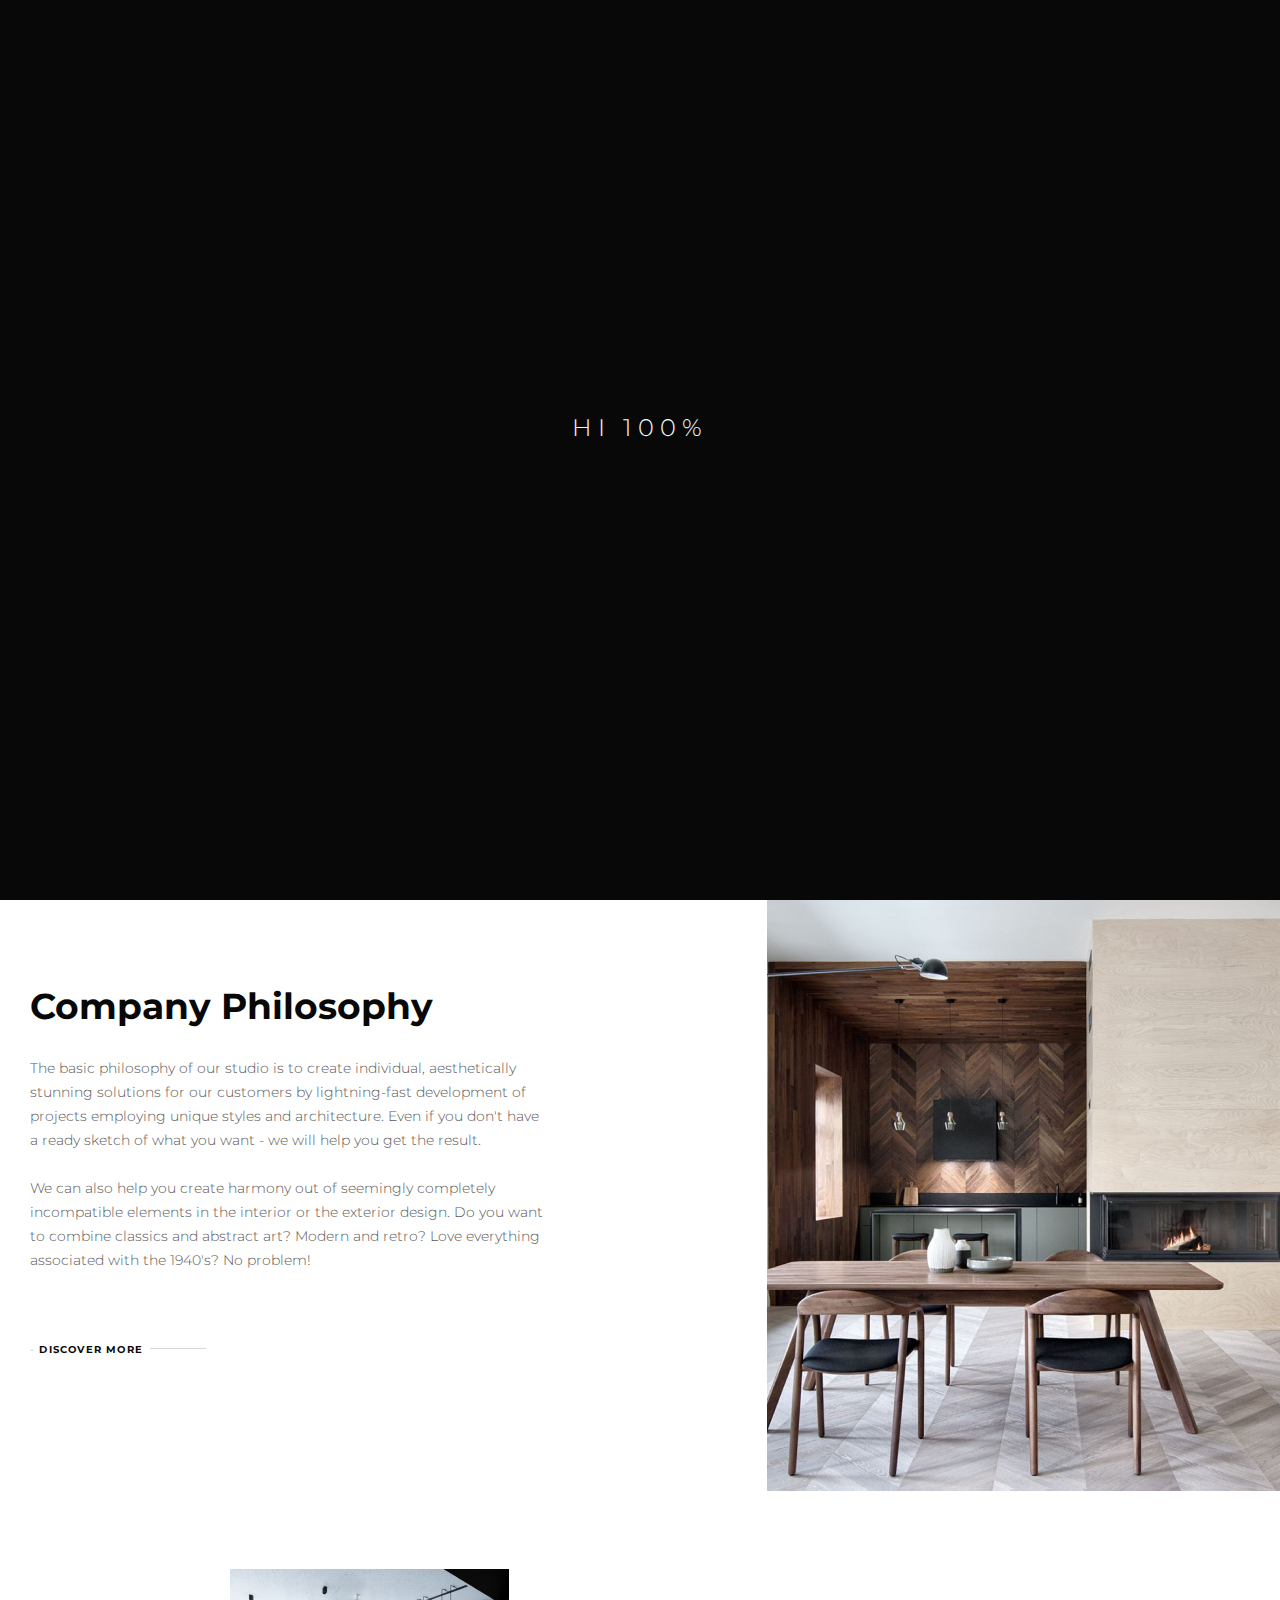
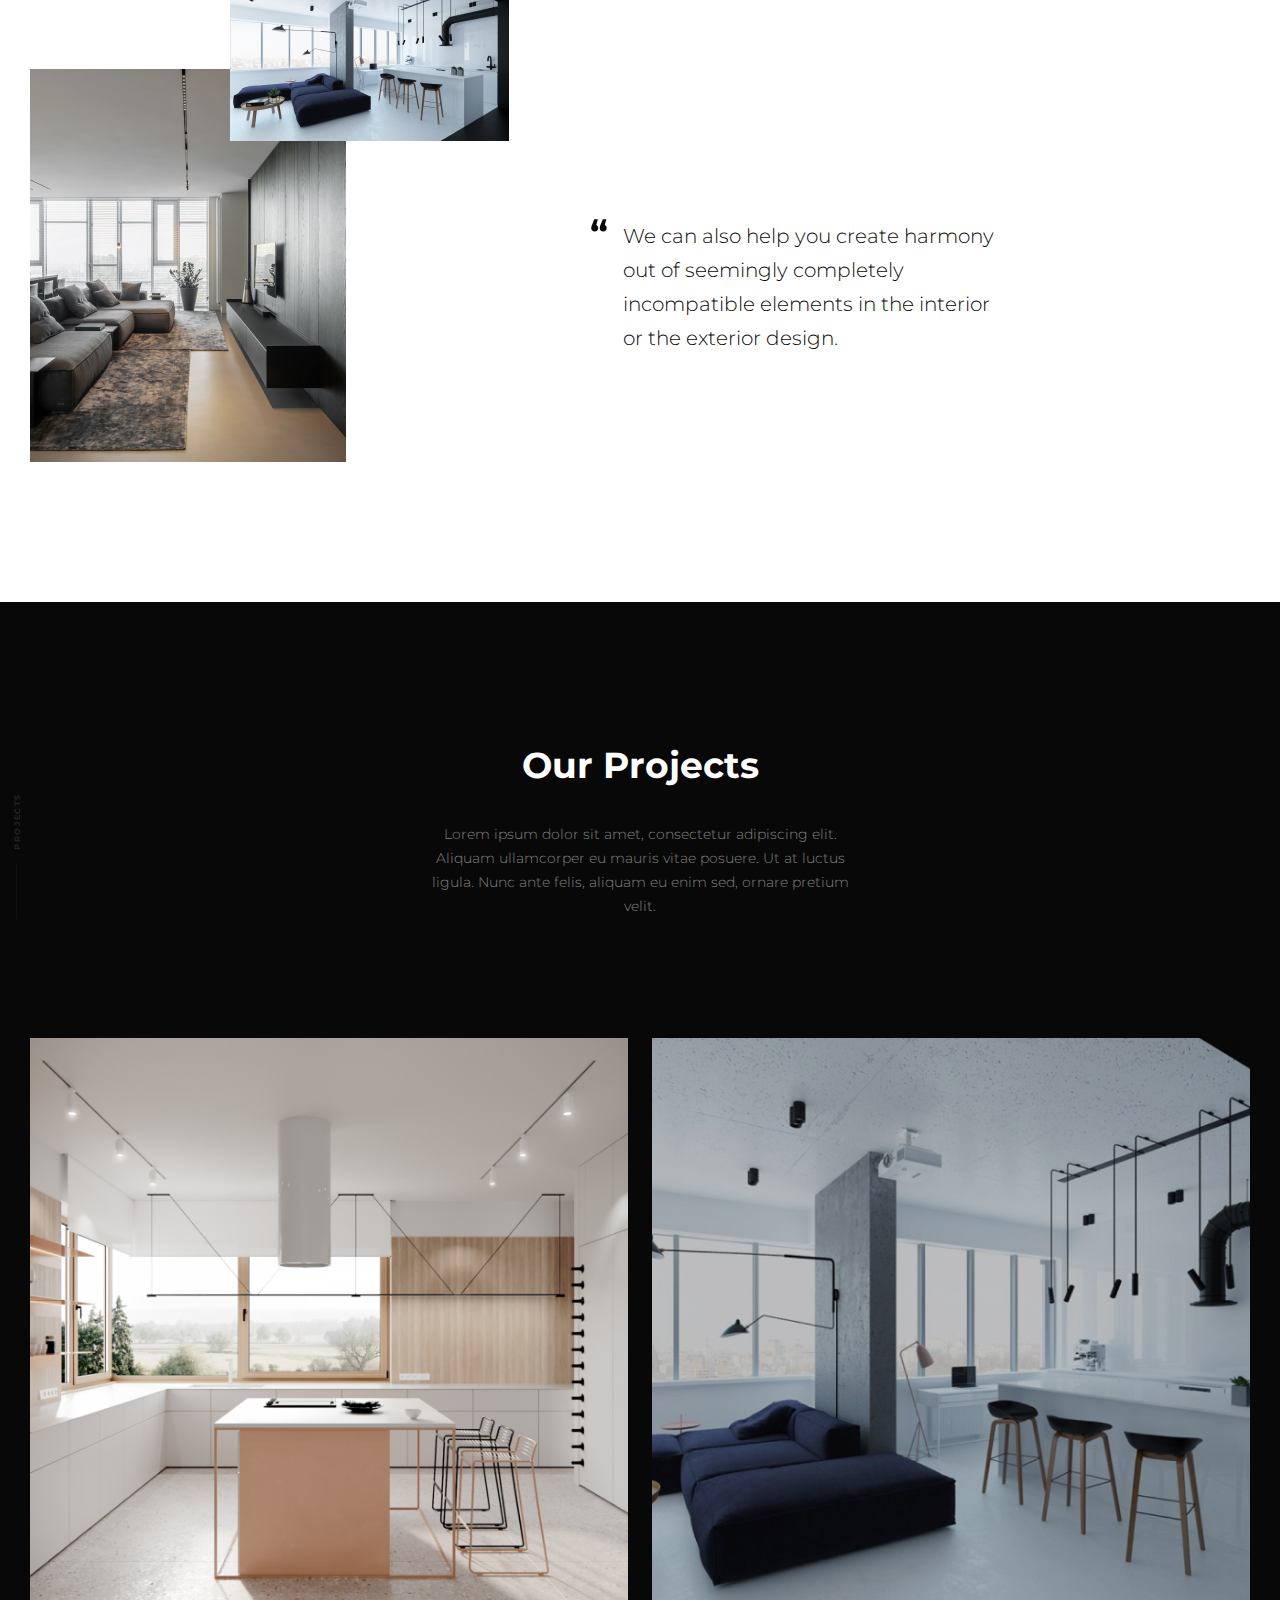
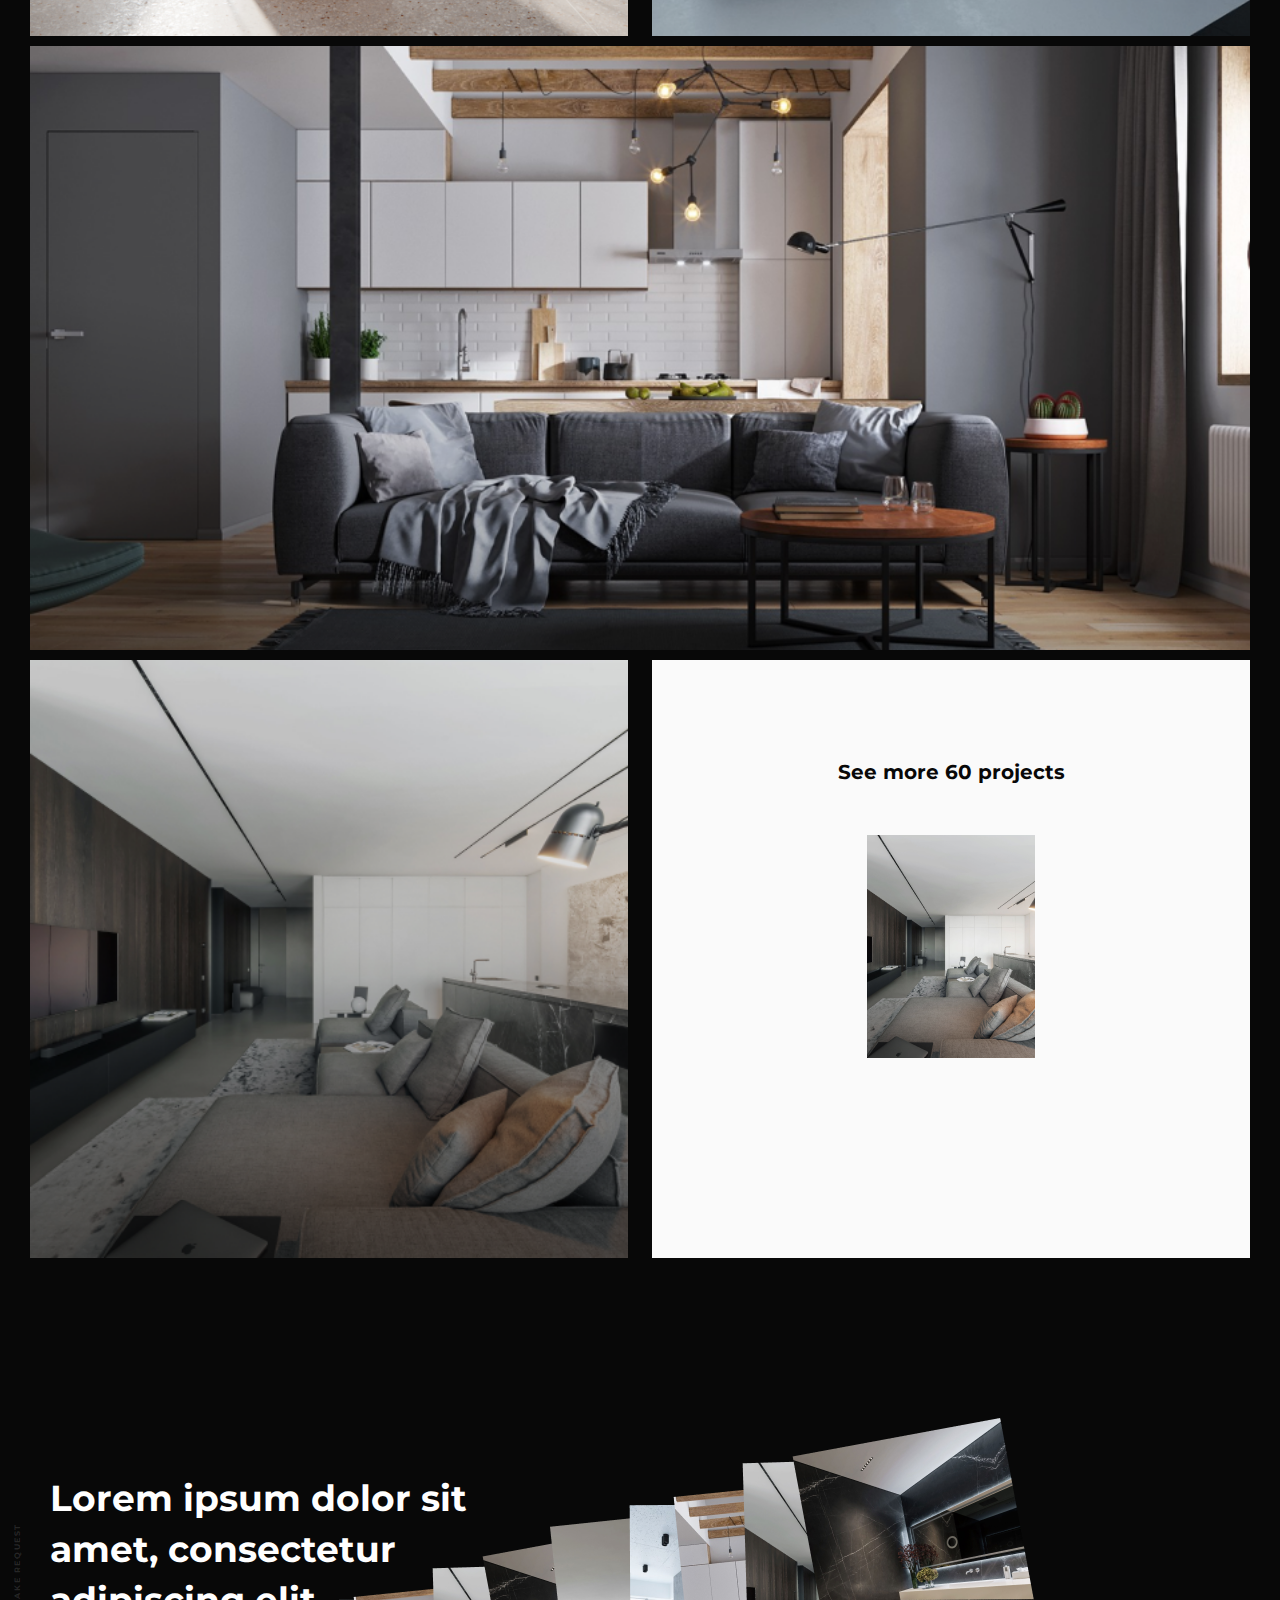
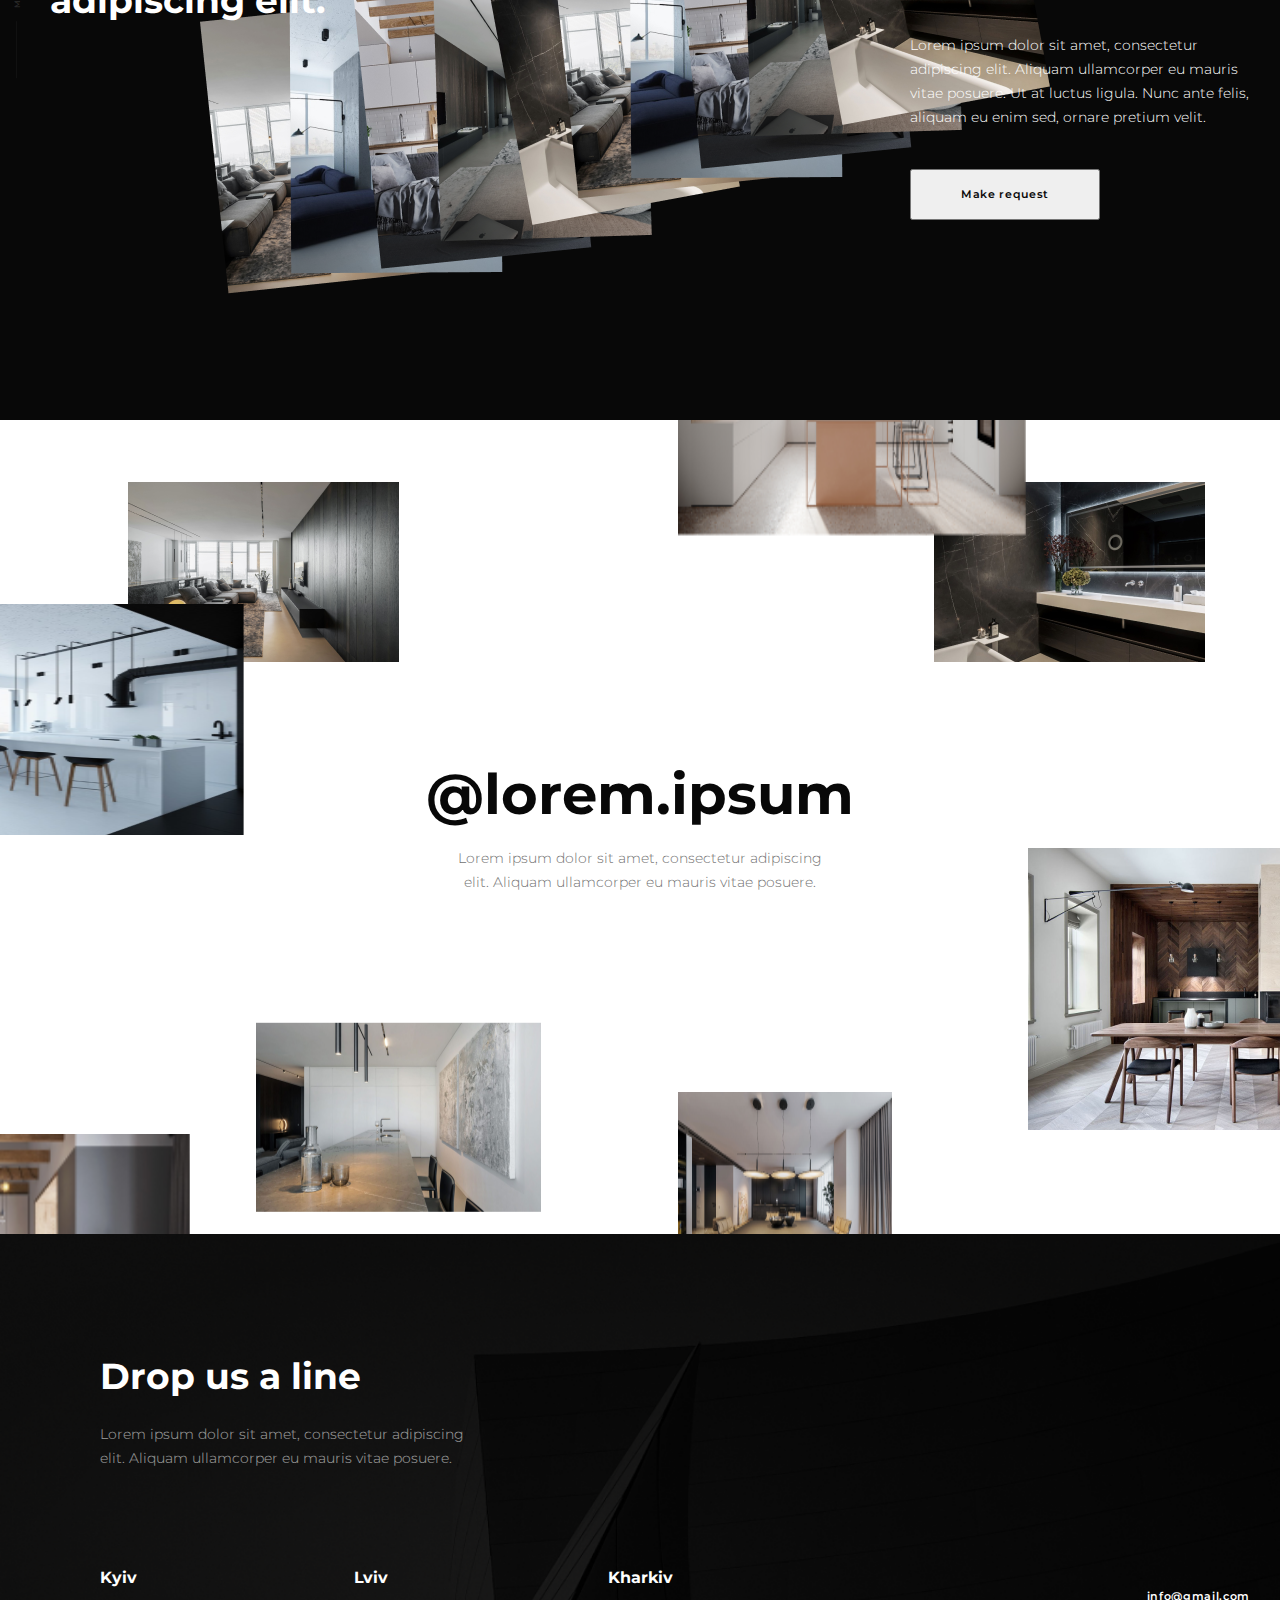
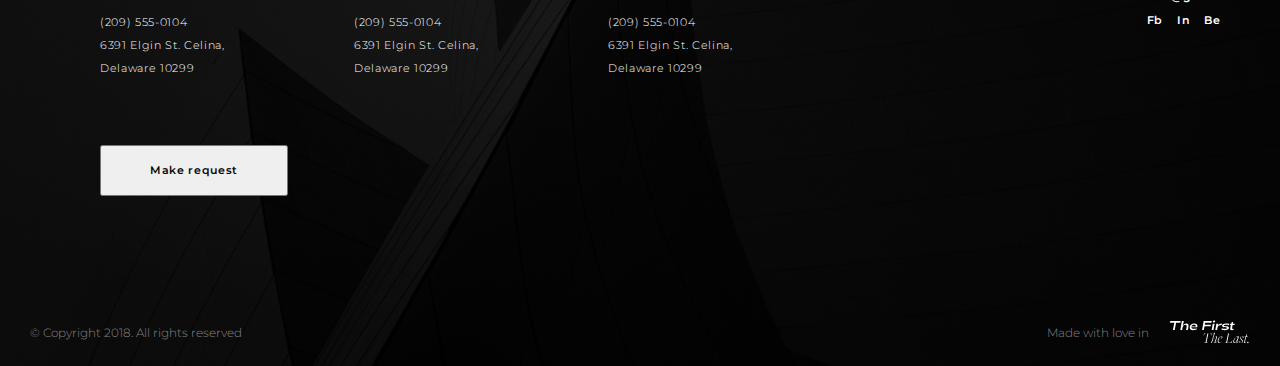
==== index.html @ 42cc80ae "add preloader" ====
<!DOCTYPE html>
<html lang="en">
<head>
    <meta charset="UTF-8">
    <link rel="stylesheet" href="assets/css/style.min.css">
    <link rel="stylesheet" href="assets/css/media.min.css">
    
    <!-- Useful meta tags -->
    <meta http-equiv="x-ua-compatible" content="ie=edge">
    <meta name="viewport" content="width=device-width, initial-scale=1, shrink-to-fit=no">
    <meta name="robots" content="index, follow">
    <meta name="google" content="notranslate">
    <meta name="format-detection" content="telephone=no">
    <meta name="description" content="">
    <link rel="preconnect" href="https://fonts.googleapis.com">
    <link rel="preconnect" href="https://fonts.gstatic.com" crossorigin>
    <link href="https://fonts.googleapis.com/css2?family=Montserrat:wght@300;400;600;700&display=swap" rel="stylesheet">
    <link
      rel="stylesheet"
      href="https://cdn.jsdelivr.net/npm/swiper@8/swiper-bundle.min.css"
    />
    <title>Main Page</title>
</head>
<body>
    
    <div class="page">
        <header>
            <div class="container">
                <div class="header">
                <div class="header__logo">
                    <a href="index.html">Logo</a>
                </div>
                <div class="header__content">
                    <nav>
                        <ul>
                        <li class="li-one"><a class="header-link" href="#">Projects</a></li>
                        <li><a class="header-link" href="#">About us</a></li>
                        <li><a class="header-link" href="news.html">Blog</a></li>
                        <li><a class="header-link" href="#">Contacts</a></li>
                        </ul>
                    </nav>
                    <div class="header__content-btn">
                        <a href="#">En</a>
                        <button type="button">Send Request</button>
                    </div>
                  
                </div>
                <div class="header__content-secret">
                    <div class="header__sec">
                        <nav>
                            <ul>
                                <li class="li-one"><a class="header-link" href="index.html">Home</a></li>
                            <li class="li-one"><a class="header-link" href="#">Projects</a></li>
                            <li><a class="header-link" href="#">About us</a></li>
                            <li><a class="header-link" href="news.html">Blog</a></li>
                            <li class="last-link"><a class="header-link last-link" href="#">Contacts</a></li>
                            </ul>
                            <button>Send Request</button>
                        </nav>
                        <div class="header__content-btn">
                            <a href="#">En</a>
                            <button type="button">Send Request</button>
                        </div>
                       
                    </div>
                    <div class="header__sec-info">
                        <div class="sec-link">
                            <a href="">Fb</a>
                            <a class="sec-ser" href="">In</a>
                            <a href="">Be</a>
                        </div>
                        <div class="sec-section">
                           <select name="" id="">
                            <option value="0">Berlin</option>
                            <option value="1">Kiyiv</option>
                            <option value="2">New-York</option>
                           </select>
                        </div>
                        <div class="block-flex">
                            <div class="sec-number">
                                <a href="tel:+380935705222">+380935705222</a>
                            </div>
                            <div class="sec-number">
                                <a href="mailto:">info@hi-light.pl</a>
                            </div>
                        </div>
                        
                       
                    </div>
                  
                  
                </div>
                <div class="header__mobile">
                    <div class="burger">
                        <div class="burger-humb">
                            <span class="humb"></span>
                            <span class="humb"></span>
                        </div>
                      <div class="burger-text">
                        <p>Menu</p>
                      </div>
                    </div>
                    <div class="header__content-btn">
                        <a href="#">En</a>
                        <button type="button">Send Request</button>
                        <div class="burger-none">
                            <span class="humb"></span>
                            <span class="humb"></span>
                        </div>
                    </div>
                </div>
               
            </div>
            </div>
        </header>

       

        <main class="main">
            
                <div class="preloader" id="page-preloader">
                    <div class="loader">
                     <span>HI</span>   <span id="load__perc">0%</span>
                    </div>
                    <div class="loader-show">
                        <span>HI LIGHT</span>
                    </div>
                </div>
                <section class="swipers">
                    <div class="swiper-container swiper-main">
                      <div class="swiper-wrapper">
                        <div class="swiper-slide">
                          <img src="assets/images/swipers/first-section-slide1.png" alt="">
                        </div>
                        <div class="swiper-slide">
                          <img src="assets/images/swipers/first-section-slide2.png" alt="">
                        </div>
                        <div class="swiper-slide">
                          <img src="assets/images/swipers/first-section-slide3.png" alt="">
                        </div>
                        <div class="swiper-slide">
                          <img src="assets/images/swipers/first-section-slide4.png" alt="">
                        </div>
                      </div>
                      <div class="swiper-button-next ">
                        <span class="total-slides"></span >
                        <img src="assets/images/swipers/swipers-icons/right.svg" class=""
                            alt="" />
                    </div>
                    <div class="swiper-button-prev">
                        <img src="assets/images/swipers/swipers-icons/left.svg" class=""
                            alt="" />
                        <span class="current-slide"></span>
                    </div>
                    <div class="swiper-pagination"></div>
                    </div>
                    <div class="swipers__info">
                      <div class="container">
                        <div class="swipers__info-text">
                          <h1 class="swipers__info-title"><span class="span-title">Thoughtful </span> 
                           <span class="sub-span"> making of </span>space</h1>
                            <div class="swipers__info-list">
                              <a class="list-link" href="#"> -  Discover more</a>
                            </div>
                        </div>
                       
                      </div>
                    </div>
                    <div class="swipers-text">
                     <a href="#">Next Project</a>
                     <h3><span>Perfect </span>  proportions</h3>
                    </div>
                   <div class="swipers-bottom">
                    <div class="container">
                      <div class="swipers-bottom-cont">
                        <div class="swipers-bottom-language">
                          <a href="">Fb</a>
                          <a class="lan-ser" href="">In</a>
                          <a href="">Be</a>
                        </div>
                        <div class="swipers-bottom-country">
                          <select name="" id="">
                            <option value="0">Berlin</option>
                            <option value="1">Kanada</option>
                            <option value="2">Turkey</option>
                          </select>
                        </div>
                        <div class="swipers-flex">
                          <div class="swipers-bottom-phone">
                            <a  href="tel:+380983527547">+380983527547</a>
                          </div>
                          <div class="swipers-bottom-mail">
                            <a href="mailto:info@gmail.com">E: info@gmail.com</a>
                          </div>
                        </div>
                       
                        
                      </div>
                       
                        
                    </div>
                   </div>
                </section>
               
                <section class="philosophy">
                  <div class="container">
            
                  
                    <div class="philosophy__content">
                      <div class="philosophy__content-text">
                        <h3 class="philosophy-title">Company Philosophy </h3>
                        <p>The basic philosophy of our studio is to create individual, aesthetically stunning solutions for our customers by lightning-fast development of projects employing unique styles and architecture. Even if you don't have a ready sketch of what you want - we will help you get the result.</p>
                        <p>We can also help you create harmony out of seemingly completely incompatible elements in the interior or the exterior design. Do you want to combine classics and abstract art? Modern and retro? Love everything associated with the 1940's? No problem! </p>
                        <div class="philosophy-link">
                          <a href="#"> <span>-</span>  Discover more</a>
                        </div>
                      </div>
                      <div class="philosophy__content-img">
                        <img src="assets/images/philosophy/table.png" alt="">
                      </div>
                    </div>
                  </div>
                  <div class="container">
                    <div class="philosophy__bottom">
                      <div class="philosophy__bottom-img">
                        <div class="img-position-block">
                        <img class="img-minus" src="assets/images/philosophy/bottom.png" alt="">
                        <div class="img-block-flex">
                          <img class="img-position" src="assets/images/philosophy/position.png" alt="">
                        </div>
                      </div>
                     
                         
                       
                        
                      </div>
                      <div class="philosophy__bottom-text">
                        <p>We can also help you create harmony out of seemingly completely incompatible elements in the interior or the exterior design. </p>
                      </div>
                    </div>
                  </div>
                 
                </section>
            
                <section class="projects">
                  <div class="container">
                    <span class="projects-label">Projects</span>
                    <div class="projects__text">
                      <h3 class="projects__text-title">Our Projects</h3>
                      <p class="projects__text-text">Lorem ipsum dolor sit amet, consectetur adipiscing elit. Aliquam ullamcorper eu mauris vitae posuere. Ut at luctus ligula. Nunc ante felis, aliquam eu enim sed, ornare pretium velit.</p>
                    </div>
                    <div class="projects__top">
                      <a class="projects__top-one" href="#">
                        <img src="assets/images/projects/projects-1.png" alt="">
                        <div class="projects__top-one-shadow">
                          <div class="shadow-info">
                            <span>Lodz</span>
                            <span class="info-center">16.10.2018</span>
                            <span>80 sq.m</span>
            
                            <div class="projects__top-one-shadow-bottom">
                              <h3>Eyewear store interior</h3>
                              <p > - Discover more</p>
                            </div>
                          </div>
                        </div>
                        
                      </a>
                     
                      <a class="projects__top-two" href="#">
                        <img src="assets/images/projects/projects-2.png" alt="">
                        <div class="projects__top-one-shadow">
                          <div class="shadow-info">
                            <span>Lodz</span>
                            <span class="info-center">16.10.2018</span>
                            <span>80 sq.m</span>
            
                            <div class="projects__top-one-shadow-bottom">
                              <h3>Minimalist style home</h3>
                              <p> - Discover more</p>
                            </div>
                          </div>
                        </div>
                      </a>
                    </div>
            
                    <a class="projects__middle" href="#">
                      <img src="assets/images/projects/projects-3.png" alt="">
                    
                      <div class="projects__top-one-shadow">
                        <div class="shadow-info">
                          <span>Lodz</span>
                          <span class="info-center">16.10.2018</span>
                          <span>80 sq.m</span>
            
                          <div class="projects__top-one-shadow-bottom">
                            <h3>Residence by the <span></span> lighthouse</h3>
                            <p > - Discover more</p>
                          </div>
                        </div>
                      </div>
                    </a>
            
                    <a class="projects__middle-shadow" href="#">
                      <img src="assets/images/projects/projects-3(1).png" alt="">
                    
                      <div class="projects__top-one-shadow">
                        <div class="shadow-info">
                          <span>Lodz</span>
                          <span class="info-center">16.10.2018</span>
                          <span>80 sq.m</span>
            
                          <div class="projects__top-one-shadow-bottom">
                            <h3>Minimalist style home </h3>
                            <p href="#"> - Discover more</p>
                          </div>
                        </div>
                      </div>
                    </a>
            
                    <div class="projects__bottom">
            
                      <a class="projects__bottom-one" href="#">
                        <img src="assets/images/projects/projects-4.png" alt="">
                        <div class="projects__top-one-shadow">
                          <div class="shadow-info">
                            <span>Lodz</span>
                            <span class="info-center">16.10.2018</span>
                            <span>80 sq.m</span>
            
                            <div class="projects__top-one-shadow-bottom">
                              <h3>Eyewear store interior</h3>
                              <p href="#"> - Discover more</p>
                            </div>
                          </div>
                        </div>
                        
                      </a>
                     
                      <a class="projects__bottom-two" href="#"> 
                        <h4 class="prod-gre" href="#">See more 60 projects</h4>
                        <img src="assets/images/projects/projects-5.png" alt="">
                        </a>
                       
                     
                    
                    </div>
                  </div>
                </section>
            
                <section class="images">
                    <div class="container">
                        <span class="images-label">Make request</span>
                        <div class="images__content">
                            <div class="images__content-left">
                                <p class="left-title">Lorem ipsum dolor sit amet, consectetur adipiscing elit. </p>
                            </div>
                            <div class="images__content-right">
                                <p class="right-text">Lorem ipsum dolor sit amet, consectetur adipiscing elit. Aliquam ullamcorper eu mauris vitae posuere. Ut at luctus ligula. Nunc ante felis, aliquam eu enim sed, ornare pretium velit.</p>
                                <button>Make request</button>
                            </div>
                
                            <div class="images__position">
                                <img src="assets/images/images/images-1.png" alt="">
                                <img src="assets/images/images/images-2.png" alt="">
                                <img src="assets/images/images/images-3.png" alt="">
                                <img src="assets/images/images/images-4.png" alt="">
                                <img src="assets/images/images/images-5.png" alt="">
                                <img src="assets/images/images/images-1.png" alt="">
                                <img src="assets/images/images/images-2.png" alt="">
                                <img src="assets/images/images/images-3.png" alt="">
                                <img src="assets/images/images/images-4.png" alt="">
                                <img src="assets/images/images/images-5.png" alt="">
                            </div>
                        </div>
                       
                    </div>
                </section>
                <section class="link">
                            <a href="#">@lorem.ipsum</a>
                            <p>Lorem ipsum dolor sit amet, consectetur adipiscing elit. Aliquam ullamcorper eu mauris vitae posuere. </p>
                        
                            <ul class="linl__content-ul">
                                <li><img src="assets/images/link/images-2.png" alt=""></li>
                                <li><img src="assets/images/link/images-1.png" alt=""></li>
                                <li><img src="assets/images/link/images-3.png" alt=""></li>
                                <li><img src="assets/images/link/images-4.png" alt=""></li>
                                <li><img src="assets/images/link/images-5.png" alt=""></li>
                                <li><img src="assets/images/link/images-6.png" alt=""></li>
                                <li><img src="assets/images/link/images-7.png" alt=""></li>
                                <li><img src="assets/images/link/images-8.png" alt=""></li>
                            </ul>
                
                        
                </section>
                <section class="drop">
                    <div class="container">
                        <div class="drop__content">
                            <div class="drop__content-top">
                                <h4 class="drop__top-title">Drop us a line</h4>
                                <p class="drop__top-text">Lorem ipsum dolor sit amet, consectetur adipiscing elit. Aliquam ullamcorper eu mauris vitae posuere. </p>
                            </div>
                            <div class="drop__content-flex">
                                <div class="drop__content-flex-left">
                                    <div class="block-flex-one">
                                        <h5 class="flex-title">Kyiv</h5>
                                        <div class="flex-text">
                                            <p>(209) 555-0104</p>
                                            <p>6391 Elgin St. Celina,</p>
                                            <p>Delaware 10299</p>
                                        </div>
                                    </div>
                                    <div class="block-flex-one">
                                        <h5 class="flex-title">Lviv</h5>
                                        <div class="flex-text">
                                            <p>(209) 555-0104</p>
                                            <p>6391 Elgin St. Celina,</p>
                                            <p>Delaware 10299</p>
                                        </div>
                                    </div>
                                    <div class="block-flex-one">
                                        <h5 class="flex-title">Kharkiv</h5>
                                        <div class="flex-text">
                                            <p>(209) 555-0104</p>
                                            <p>6391 Elgin St. Celina,</p>
                                            <p>Delaware 10299</p>
                                        </div>
                                    </div>
                                </div>
                                <div class="drop__content-flex-right">
                                    <button class="secret-button">Make request</button>
                                    <div class="block-info">
                                        <a href="mailto:info@gmail.com">info@gmail.com</a>
                                        <div class="flex-right-lan">
                                            <a href="#">Fb</a>
                                            <a href="#">In</a>
                                            <a href="#">Be</a>
                                        </div>
                                    </div>
                                   
                                </div>
                            </div>
                            <button>Make request</button>
                        </div>
                     
                    </div>
                </section>
                <footer class="footer">
                    <div class="container">
                        <p  class="footer-title">© Copyright 2018. All rights reserved</p>
                        <div class="footer-link">
                            <p>Made with love in</p>
                            <img src="assets/images/footer/footer-icon.svg" alt="">
                        </div>
                    </div>
                </footer>
        </main>

    </div>
    

    <script src="https://cdn.jsdelivr.net/npm/swiper@8/swiper-bundle.min.js"></script>
    <script src="assets/js/app.js"></script>
</body>
</html>
---- assets/css/style.min.css ----
@charset "UTF-8";
@import url("https://fonts.googleapis.com/css2?family=Montserrat:wght@300;400;600;700&display=swap");
/* Указываем box sizing */
*,
*::before,
*::after {
  box-sizing: border-box;
}

/* Убираем внутренние отступы */
ul[class],
ol[class] {
  padding: 0;
}

/* Убираем внешние отступы */
body,
h1,
h2,
h3,
h4,
p,
ul[class],
ol[class],
li,
figure,
figcaption,
blockquote,
dl,
dd {
  margin: 0;
}

/* Выставляем основные настройки по-умолчанию для body */
body {
  min-height: 100vh;
  scroll-behavior: smooth;
  text-rendering: optimizeSpeed;
  line-height: 1.5;
  font-family: "Montserrat", sans-serif;
}

/* Удаляем стандартную стилизацию для всех ul и il, у которых есть атрибут class*/
ul[class],
ol[class] {
  list-style: none;
}

/* Элементы a, у которых нет класса, сбрасываем до дефолтных стилей */
a:not([class]) {
  text-decoration-skip-ink: auto;
}

a {
  text-decoration: none;
}

/* Упрощаем работу с изображениями */
img {
  display: block;
}

/* Указываем понятную периодичность в потоке данных у article*/
article > * + * {
  margin-top: 1em;
}

/* Наследуем шрифты для инпутов и кнопок */
input,
button,
textarea,
select {
  font: inherit;
}

.container {
  max-width: 1440px;
  padding: 0 30px;
  margin: 0 auto;
}

.preloader {
  background: #080808;
  color: white;
  position: fixed;
  top: 0;
  left: 0;
  width: 100%;
  height: 100%;
  z-index: 500;
  transition: all 0.5s;
  opacity: 1;
  visibility: visible;
}
.preloader .loader,
.preloader .loader-show {
  width: 100%;
  height: 75px;
  position: absolute;
  left: 50%;
  top: 50%;
  text-align: center;
  transform: translate(-50%, -50%);
  font-family: "Montserrat";
  font-style: normal;
  font-weight: 300;
  font-size: 24px;
  line-height: 29px;
  letter-spacing: 0.26em;
  color: #FAFAFA;
}
.preloader .loader.done {
  display: none;
}
.preloader .loader-show {
  display: none;
}
.preloader .loader-show.done {
  display: block;
}

.preloader.done {
  visibility: hidden;
  opacity: 0;
}

header {
  position: fixed;
  width: 100%;
  left: 0;
  top: 0;
  font-family: "Montserrat", sans-serif;
  opacity: 0.8;
  transition: all 0.3s;
  background-color: rgb(89, 87, 87);
  z-index: 10;
}

header:hover {
  opacity: 1;
  background-color: black;
}

.header {
  display: flex;
  align-items: center;
  padding: 24px 0px;
}
.header__logo a {
  font-family: "Montserrat";
  font-style: normal;
  font-weight: 400;
  font-size: 14px;
  line-height: 17px;
  letter-spacing: 0.3em;
  text-transform: uppercase;
  color: #FFFFFF;
  /* 4 */
}
.header__content {
  display: flex;
  justify-content: space-between;
  flex-basis: 100%;
  margin-left: 140px;
  align-items: center;
  transition: all 0.5s;
}
.header__content nav ul {
  display: flex;
  list-style-type: none;
  padding: 0;
  margin: 0;
}
.header__content nav ul li {
  padding: 0 48px;
}
.header__content nav ul li a {
  font-family: "Montserrat";
  font-style: normal;
  font-weight: 600;
  font-size: 11px;
  line-height: 13px;
  /* identical to box height */
  letter-spacing: 0.06em;
  /* 4 */
  color: #FFFFFF;
}
.header__content nav ul .li-one {
  padding-left: 0;
}
.header__content-btn a {
  font-family: "Montserrat";
  font-style: normal;
  font-weight: 600;
  font-size: 11px;
  line-height: 13px;
  /* identical to box height */
  letter-spacing: 0.06em;
  /* 4 */
  margin-right: 40px;
  color: #FFFFFF;
}
.header__content-btn button {
  font-style: normal;
  font-weight: 600;
  font-size: 11px;
  line-height: 13px;
  /* identical to box height */
  text-align: right;
  letter-spacing: 0.06em;
  /* 4 */
  color: #FFFFFF;
  padding: 17px 48px;
  cursor: pointer;
  border: 1px solid #ccc;
  background-color: rgba(192, 192, 192, 0);
}
.header__mobile {
  display: none;
}
.header__mobile .burger {
  cursor: pointer;
  display: flex;
  margin-left: 100px;
  align-items: center;
  transition: all 0.3s;
}
.header__mobile .burger .humb {
  display: block;
  width: 28px;
  height: 1px;
  background-color: #FFFFFF;
  margin: 7px 0px;
  transition: all 0.3s;
}
.header__mobile .burger .burger-text {
  margin-left: 20px;
}
.header__mobile .burger .burger-text p {
  font-family: "Montserrat";
  font-style: normal;
  font-weight: 600;
  font-size: 11px;
  line-height: 13px;
  letter-spacing: 0.06em;
  color: #FFFFFF;
}
.header__mobile .header__content-btn .burger-none {
  display: none;
  cursor: pointer;
  transition: all 0.3s;
}
.header__mobile .header__content-btn .burger-none .humb {
  display: block;
  width: 28px;
  height: 1px;
  background-color: #FFFFFF;
  margin: 7px 0px;
  transition: all 0.3s;
}
.header__mobile .header__content-btn .burger-none.active .humb:nth-child(1) {
  transform: translateY(4px) rotate(45deg);
}
.header__mobile .header__content-btn .burger-none.active .humb:nth-child(2) {
  transform: translateY(-4px) rotate(-45deg);
}
.header__content-secret {
  display: none;
}
.header__content-secret .header__sec nav button {
  display: none;
  font-family: "Montserrat";
  font-style: normal;
  font-weight: 600;
  font-size: 11px;
  line-height: 13px;
  text-align: center;
  letter-spacing: 0.06em;
  color: #FFFFFF;
  padding: 14px 35px;
  background-color: rgba(255, 255, 255, 0);
  border: 1px solid #ccc;
}

.swipers {
  overflow: hidden;
  position: relative;
}
.swipers .swiper-container {
  position: relative;
}
.swipers .swiper-container .swiper-wrapper {
  height: 744px;
}
.swipers .swiper-container .swiper-wrapper .swiper-slide img {
  height: 100%;
  width: 100%;
}
.swipers .swiper-container .swiper-button-next::after {
  display: none;
}
.swipers .swiper-container .swiper-button-prev::after {
  display: none;
}
.swipers .swiper-container .swiper-button-next {
  position: absolute;
  color: #fff;
  right: 13%;
  top: 56.5%;
  font-size: 11px;
  margin-left: 12px;
  z-index: 1;
  font-family: "Montserrat";
  font-style: normal;
  font-weight: 300;
  font-size: 11px;
  line-height: 13px;
  letter-spacing: 0.06em;
}
.swipers .swiper-container .swiper-button-next img {
  margin-left: 12px;
  width: 12px;
  height: 12px;
}
.swipers .swiper-container .swiper-button-prev {
  position: absolute;
  color: #fff;
  top: 56.5%;
  left: 67%;
  font-size: 11px;
  margin-right: 12px;
  z-index: 1;
  font-family: "Montserrat";
  font-style: normal;
  font-weight: 300;
  font-size: 11px;
  line-height: 13px;
  letter-spacing: 0.06em;
}
.swipers .swiper-container .swiper-button-prev img {
  margin-right: 12px;
  width: 12px;
  height: 12px;
}
.swipers .swiper-container .swiper-pagination {
  top: 56.2%;
  left: 71%;
  width: 12%;
  background-color: rgb(61, 60, 60);
  height: 2px;
  z-index: 1;
}
.swipers .swiper-container .swiper-pagination-progressbar-fill {
  background-color: #fff;
}
.swipers__info {
  position: absolute;
  z-index: 5;
  top: 0;
  left: 0;
  width: 100%;
  height: 100%;
  pointer-events: none;
}
.swipers__info-text {
  max-width: 647px;
  margin: 0 auto;
  margin-top: 240px;
}
.swipers__info-text .swipers__info-title {
  font-family: "Montserrat";
  font-style: normal;
  font-weight: 700;
  font-size: 56px;
  line-height: 68px;
  /* 4 */
  color: #FFFFFF;
}
.swipers__info-text .swipers__info-title .span-title {
  display: block;
}
.swipers__info-text .swipers__info-list {
  margin-top: 30px;
  position: relative;
}
.swipers__info-text .swipers__info-list .list-link {
  pointer-events: painted;
  font-family: "Montserrat";
  font-style: normal;
  font-weight: 700;
  font-size: 10px;
  line-height: 12px;
  letter-spacing: 1px;
  text-transform: uppercase;
  color: #FFFFFF;
}
.swipers__info-text .swipers__info-list::after {
  content: "";
  position: absolute;
  width: 56px;
  height: 1px;
  background: rgba(255, 255, 255, 0.4);
  top: 55%;
  left: 120px;
}
.swipers .swipers-text {
  pointer-events: all;
  display: flex;
  position: absolute;
  right: 20px;
  bottom: 50px;
  z-index: 4;
}
.swipers .swipers-text a {
  font-family: "Montserrat";
  font-style: normal;
  font-weight: 600;
  font-size: 11px;
  line-height: 13px;
  letter-spacing: 0.06em;
  display: inline;
  color: #FFFFFF;
  writing-mode: vertical-lr;
  transform: rotate(-180deg);
  margin-right: 20px;
}
.swipers .swipers-text h3 {
  display: flex;
  flex-direction: column-reverse;
  font-family: "Montserrat";
  font-style: normal;
  font-weight: 700;
  font-size: 48px;
  line-height: 47px;
  letter-spacing: 0.04em;
  writing-mode: vertical-lr;
  transform: rotate(-180deg);
  -webkit-text-fill-color: transparent;
  -webkit-text-stroke: 1px #fff;
}
.swipers .swipers-text h3 span {
  display: block;
}
.swipers .swipers-bottom {
  position: absolute;
  left: 0;
  bottom: 40px;
  width: 100%;
  z-index: 4;
  pointer-events: none;
}
.swipers .swipers-bottom .swipers-bottom-cont {
  display: flex;
  align-items: center;
}
.swipers .swipers-bottom .swipers-bottom-cont .swipers-bottom-language {
  margin-right: 80px;
}
.swipers .swipers-bottom .swipers-bottom-cont .swipers-bottom-language a {
  pointer-events: all;
  font-family: "Montserrat";
  font-style: normal;
  font-weight: 600;
  font-size: 11px;
  line-height: 13px;
  letter-spacing: 0.06em;
  /* 4 */
  color: #FFFFFF;
}
.swipers .swipers-bottom .swipers-bottom-cont .swipers-bottom-language .lan-ser {
  padding: 0 15px;
}
.swipers .swipers-bottom .swipers-bottom-cont .swipers-bottom-country {
  position: relative;
  margin-right: 40px;
}
.swipers .swipers-bottom .swipers-bottom-cont .swipers-bottom-country select {
  cursor: pointer;
  pointer-events: painted;
  background: none;
  border: 0;
  appearance: none;
  font-family: "Montserrat";
  font-style: normal;
  font-weight: 600;
  font-size: 11px;
  line-height: 13px;
  /* identical to box height */
  letter-spacing: 1px;
  /* 4 */
  color: #FFFFFF;
  border: 1px solid #ccc;
  border-radius: 10px;
  padding: 5px 40px 5px 30px;
  background: rgba(255, 255, 255, 0);
  box-shadow: 0px 1.15336px 1.22544px rgba(0, 0, 0, 0.2), inset 0px -0.288339px 0.0720847px rgba(255, 255, 255, 0.23);
}
.swipers .swipers-bottom .swipers-bottom-cont .swipers-bottom-country select option {
  color: #fff;
  background: rgb(33, 33, 33);
  font-family: "Montserrat";
  font-style: normal;
  font-weight: 600;
  font-size: 11px;
  line-height: 13px;
}
.swipers .swipers-bottom .swipers-bottom-cont .swipers-bottom-country select:focus {
  outline: 0;
}
.swipers .swipers-bottom .swipers-bottom-cont .swipers-bottom-country::before {
  content: "";
  display: block;
  position: absolute;
  background: url("../images/swipers/swipers-icons/Vector.svg") no-repeat;
  width: 8px;
  height: 10px;
  background-size: cover;
  top: 55%;
  margin-top: -5px;
  left: 13px;
}
.swipers .swipers-bottom .swipers-bottom-cont .swipers-bottom-country::after {
  content: "";
  display: block;
  position: absolute;
  background: url("../images/swipers/swipers-icons/strelka.svg") no-repeat;
  width: 12px;
  height: 7px;
  background-size: cover;
  top: 55%;
  margin-top: -3.5px;
  right: 13px;
}
.swipers .swipers-bottom .swipers-bottom-cont .swipers-flex {
  display: flex;
}
.swipers .swipers-bottom .swipers-bottom-cont .swipers-bottom-phone {
  margin-right: 40px;
}
.swipers .swipers-bottom .swipers-bottom-cont .swipers-bottom-phone a {
  pointer-events: painted;
  font-family: "Montserrat";
  font-style: normal;
  font-weight: 600;
  font-size: 11px;
  line-height: 13px;
  /* identical to box height */
  letter-spacing: 0.06em;
  /* 4 */
  color: #FFFFFF;
}
.swipers .swipers-bottom .swipers-bottom-cont .swipers-bottom-mail a {
  pointer-events: painted;
  font-family: "Montserrat";
  font-style: normal;
  font-weight: 600;
  font-size: 11px;
  line-height: 13px;
  letter-spacing: 0.06em;
  /* 4 */
  color: #FFFFFF;
}

.philosophy {
  background-color: #FFFFFF;
  color: black;
}
.philosophy .container {
  padding-right: 0;
}
.philosophy__content {
  padding-top: 140px;
  padding-bottom: 78px;
  display: flex;
  justify-content: space-between;
}
.philosophy__content-text {
  max-width: 515px;
  margin-top: 100px;
}
.philosophy__content-text h3 {
  font-family: "Montserrat";
  font-style: normal;
  font-weight: 700;
  font-size: 36px;
  line-height: 44px;
  /* identical to box height */
  /* 1 */
  color: #080808;
  cursor: default;
  margin-bottom: 28px;
}
.philosophy__content-text p {
  font-family: "Montserrat";
  font-style: normal;
  font-weight: 300;
  font-size: 14px;
  line-height: 24px;
  /* 1 */
  color: #080808;
  opacity: 0.7;
  margin-top: 24px;
  cursor: default;
}
.philosophy__content-text .philosophy-link {
  margin-top: 64px;
  position: relative;
}
.philosophy__content-text .philosophy-link a {
  font-family: "Montserrat";
  font-style: normal;
  font-weight: 700;
  font-size: 10px;
  line-height: 12px;
  letter-spacing: 0.12em;
  text-transform: uppercase;
  /* 1 */
  color: #080808;
}
.philosophy__content-text .philosophy-link a span {
  color: rgba(49, 49, 49, 0.2);
}
.philosophy__content-text .philosophy-link::after {
  content: "";
  display: block;
  position: absolute;
  width: 56px;
  height: 1px;
  background: rgba(49, 49, 49, 0.2);
  left: 120px;
  top: 50%;
  margin-top: -0.5px;
}
.philosophy__bottom {
  margin-top: 100px;
  padding-bottom: 140px;
  display: flex;
}
.philosophy__bottom-img .img-position-block {
  position: relative;
}
.philosophy__bottom-img .img-block-flex {
  position: absolute;
  top: -100px;
  left: 200px;
}
.philosophy__bottom-text {
  max-width: 380px;
  margin: 0 auto;
  margin-top: 150px;
  cursor: default;
  position: relative;
}
.philosophy__bottom-text p {
  font-family: "Montserrat";
  font-style: normal;
  font-weight: 300;
  font-size: 20px;
  line-height: 170.66%;
  /* or 34px */
  /* 1 */
  color: #080808;
}
.philosophy__bottom-text::before {
  content: "";
  position: absolute;
  background: url("../images/philosophy/cav.svg") no-repeat;
  width: 18px;
  height: 44px;
  top: 0;
  left: -32px;
}

.projects {
  background-color: #080808;
  color: white;
  padding-top: 1px;
  padding-bottom: 5px;
}
.projects .container {
  position: relative;
}
.projects .projects-label {
  display: block;
  position: absolute;
  writing-mode: vertical-lr;
  transform: rotate(180deg);
  left: 10px;
  top: 50px;
  cursor: default;
  font-family: "Montserrat";
  font-style: normal;
  font-weight: 700;
  font-size: 8px;
  line-height: 14px;
  /* identical to box height */
  letter-spacing: 0.2em;
  text-transform: uppercase;
  color: rgba(255, 255, 255, 0.13);
}
.projects .projects-label:after {
  content: "";
  position: absolute;
  top: -70px;
  left: 50%;
  height: 57px;
  width: 1px;
  background-color: #828282;
  background: rgba(255, 255, 255, 0.04);
}
.projects__text {
  margin-top: 140px;
}
.projects__text-title {
  cursor: default;
  text-align: center;
  font-family: "Montserrat";
  font-style: normal;
  font-weight: 700;
  font-size: 36px;
  line-height: 44px;
}
.projects__text-text {
  max-width: 450px;
  margin: 0 auto;
  margin-top: 35px;
  font-family: "Montserrat";
  font-style: normal;
  font-weight: 300;
  font-size: 14px;
  line-height: 24px;
  text-align: center;
  cursor: default;
  /* 5 */
  color: #828282;
}
.projects img {
  max-width: 100%;
}
.projects__top {
  display: flex;
  justify-content: space-between;
  align-items: center;
  margin-top: 120px;
  margin-bottom: 10px;
}
.projects__top-one {
  width: 49%;
  position: relative;
  height: 100%;
}
.projects__top .projects__top-one-shadow {
  padding: 32px 32px;
  opacity: 0;
  position: absolute;
  left: 0;
  top: 0;
  z-index: 2;
  width: 100%;
  height: 100%;
  transition: all 0.3s;
}
.projects__top .projects__top-one-shadow .shadow-info {
  display: flex;
  cursor: pointer;
}
.projects__top .projects__top-one-shadow .shadow-info span {
  font-family: "Montserrat";
  font-style: normal;
  font-weight: 500;
  font-size: 11px;
  line-height: 170%;
  /* or 19px */
  color: #FFFFFF;
}
.projects__top .projects__top-one-shadow .shadow-info .info-center {
  margin: 0 18px;
}
.projects__top .projects__top-one-shadow .projects__top-one-shadow-bottom {
  position: absolute;
  left: 0;
  bottom: 0;
  z-index: 1;
  width: 100%;
  padding: 32px 32px;
  transition: all 0.3s;
}
.projects__top .projects__top-one-shadow .projects__top-one-shadow-bottom h3 {
  font-family: "Montserrat";
  font-style: normal;
  font-weight: 700;
  font-size: 20px;
  line-height: 126%;
  /* identical to box height, or 25px */
  color: #FAFAFA;
  margin-bottom: 25px;
}
.projects__top .projects__top-one-shadow .projects__top-one-shadow-bottom p {
  display: block;
  position: relative;
  font-family: "Montserrat";
  font-style: normal;
  font-weight: 700;
  font-size: 10px;
  line-height: 12px;
  letter-spacing: 0.12em;
  text-transform: uppercase;
  color: #FFFFFF;
}
.projects__top .projects__top-one-shadow .projects__top-one-shadow-bottom p::after {
  content: "";
  position: absolute;
  width: 63px;
  height: 1px;
  background: rgba(255, 255, 255, 0.4);
  left: 130px;
  top: 50%;
}
.projects__top .projects__top-one-shadow:hover {
  opacity: 1;
  background-color: rgba(61, 60, 60, 0.8);
}
.projects__top-two {
  width: 49%;
  position: relative;
}
.projects__top-two .projects__top-one-shadow {
  padding: 32px 32px;
  opacity: 0;
  position: absolute;
  left: 0;
  top: 0;
  z-index: 2;
  width: 100%;
  height: 100%;
  transition: all 0.3s;
}
.projects__top-two .projects__top-one-shadow .shadow-info {
  display: flex;
  cursor: pointer;
}
.projects__top-two .projects__top-one-shadow .shadow-info span {
  font-family: "Montserrat";
  font-style: normal;
  font-weight: 500;
  font-size: 11px;
  line-height: 170%;
  /* or 19px */
  color: #FFFFFF;
}
.projects__top-two .projects__top-one-shadow .shadow-info .info-center {
  margin: 0 18px;
}
.projects__top-two .projects__top-one-shadow .projects__top-one-shadow-bottom {
  position: absolute;
  left: 0;
  bottom: 0;
  z-index: 1;
  width: 100%;
  padding: 32px 32px;
  transition: all 0.3s;
}
.projects__top-two .projects__top-one-shadow .projects__top-one-shadow-bottom h3 {
  font-family: "Montserrat";
  font-style: normal;
  font-weight: 700;
  font-size: 20px;
  line-height: 126%;
  /* identical to box height, or 25px */
  color: #FAFAFA;
  margin-bottom: 25px;
}
.projects__top-two .projects__top-one-shadow .projects__top-one-shadow-bottom p {
  display: block;
  position: relative;
  font-family: "Montserrat";
  font-style: normal;
  font-weight: 700;
  font-size: 10px;
  line-height: 12px;
  letter-spacing: 0.12em;
  text-transform: uppercase;
  color: #FFFFFF;
}
.projects__top-two .projects__top-one-shadow .projects__top-one-shadow-bottom p::after {
  content: "";
  position: absolute;
  width: 63px;
  height: 1px;
  background: rgba(255, 255, 255, 0.4);
  left: 130px;
  top: 50%;
}
.projects__top-two .projects__top-one-shadow:hover {
  opacity: 1;
  background-color: rgba(61, 60, 60, 0.8);
}
.projects__middle {
  display: block;
  margin-bottom: 10px;
  position: relative;
}
.projects__middle img {
  width: 100%;
}
.projects__middle .projects__top-one-shadow {
  padding: 32px 32px;
  opacity: 0;
  position: absolute;
  left: 0;
  top: 0;
  z-index: 2;
  width: 100%;
  height: 100%;
  transition: all 0.3s;
}
.projects__middle .projects__top-one-shadow span {
  font-family: "Montserrat";
  font-style: normal;
  font-weight: 500;
  font-size: 11px;
  line-height: 19px;
  color: #FFFFFF;
}
.projects__middle .projects__top-one-shadow .shadow-info {
  display: flex;
  cursor: pointer;
}
.projects__middle .projects__top-one-shadow .shadow-info .info-center {
  margin: 0 18px;
}
.projects__middle .projects__top-one-shadow .projects__top-one-shadow-bottom {
  position: absolute;
  display: flex;
  align-items: center;
  justify-content: space-between;
  left: 0;
  bottom: 0;
  z-index: 1;
  width: 100%;
  padding: 32px 32px;
  transition: all 0.3s;
}
.projects__middle .projects__top-one-shadow .projects__top-one-shadow-bottom h3 {
  font-family: "Montserrat";
  font-style: normal;
  font-weight: 700;
  font-size: 20px;
  line-height: 126%;
  /* identical to box height, or 25px */
  color: #FAFAFA;
  margin-bottom: 25px;
}
.projects__middle .projects__top-one-shadow .projects__top-one-shadow-bottom h3 span {
  display: block;
}
.projects__middle .projects__top-one-shadow .projects__top-one-shadow-bottom p {
  display: block;
  text-align: right;
  padding-right: 100px;
  position: relative;
  font-family: "Montserrat";
  font-style: normal;
  font-weight: 700;
  font-size: 10px;
  line-height: 12px;
  letter-spacing: 0.12em;
  text-transform: uppercase;
  color: #FFFFFF;
}
.projects__middle .projects__top-one-shadow .projects__top-one-shadow-bottom p::after {
  content: "";
  position: absolute;
  width: 63px;
  height: 1px;
  background: rgba(255, 255, 255, 0.4);
  left: 60%;
  top: 50%;
}
.projects__middle .projects__top-one-shadow:hover {
  opacity: 1;
  background-color: rgba(61, 60, 60, 0.8);
}
.projects .projects__middle-shadow {
  display: none;
  position: relative;
  margin-bottom: 10px;
}
.projects .projects__middle-shadow img {
  width: 100%;
}
.projects .projects__middle-shadow .projects__top-one-shadow {
  padding: 32px 32px;
  opacity: 0;
  position: absolute;
  left: 0;
  top: 0;
  z-index: 2;
  width: 100%;
  height: 100%;
  transition: all 0.3s;
}
.projects .projects__middle-shadow .projects__top-one-shadow .shadow-info {
  display: flex;
  cursor: pointer;
}
.projects .projects__middle-shadow .projects__top-one-shadow .shadow-info .info-center {
  margin: 0 18px;
}
.projects .projects__middle-shadow .projects__top-one-shadow .shadow-info span {
  font-family: "Montserrat";
  font-style: normal;
  font-weight: 500;
  font-size: 11px;
  line-height: 19px;
  color: #FFFFFF;
}
.projects .projects__middle-shadow .projects__top-one-shadow .projects__top-one-shadow-bottom {
  position: absolute;
  left: 0;
  bottom: 0;
  z-index: 1;
  width: 100%;
  padding: 32px 32px;
  transition: all 0.3s;
}
.projects .projects__middle-shadow .projects__top-one-shadow .projects__top-one-shadow-bottom h3 {
  font-family: "Montserrat";
  font-style: normal;
  font-weight: 700;
  font-size: 20px;
  line-height: 126%;
  /* identical to box height, or 25px */
  color: #FAFAFA;
  margin-bottom: 25px;
}
.projects .projects__middle-shadow .projects__top-one-shadow .projects__top-one-shadow-bottom p {
  display: block;
  position: relative;
  font-family: "Montserrat";
  font-style: normal;
  font-weight: 700;
  font-size: 10px;
  line-height: 12px;
  letter-spacing: 0.12em;
  text-transform: uppercase;
  color: #FFFFFF;
}
.projects .projects__middle-shadow .projects__top-one-shadow .projects__top-one-shadow-bottom p::after {
  content: "";
  position: absolute;
  width: 63px;
  height: 1px;
  background: rgba(255, 255, 255, 0.4);
  left: 130px;
  top: 50%;
}
.projects .projects__middle-shadow .projects__top-one-shadow:hover {
  opacity: 1;
  background-color: rgba(61, 60, 60, 0.8);
}
.projects__bottom {
  display: flex;
  justify-content: space-between;
  margin-bottom: 10px;
  height: 100%;
}
.projects__bottom-one {
  width: 49%;
  position: relative;
  height: 100%;
}
.projects__bottom-one img {
  width: 100%;
}
.projects__bottom .projects__top-one-shadow {
  padding: 32px 32px;
  opacity: 0;
  position: absolute;
  left: 0;
  top: 0;
  z-index: 5;
  width: 100%;
  height: 100%;
  transition: all 0.3s;
}
.projects__bottom .projects__top-one-shadow .shadow-info {
  display: flex;
  cursor: pointer;
}
.projects__bottom .projects__top-one-shadow .shadow-info .info-center {
  margin: 0 18px;
}
.projects__bottom .projects__top-one-shadow .shadow-info span {
  font-family: "Montserrat";
  font-style: normal;
  font-weight: 500;
  font-size: 11px;
  line-height: 19px;
  color: #FFFFFF;
}
.projects__bottom .projects__top-one-shadow .projects__top-one-shadow-bottom {
  position: absolute;
  left: 0;
  bottom: 0;
  z-index: 1;
  width: 100%;
  padding: 32px 32px;
  transition: all 0.3s;
}
.projects__bottom .projects__top-one-shadow .projects__top-one-shadow-bottom h3 {
  font-family: "Montserrat";
  font-style: normal;
  font-weight: 700;
  font-size: 20px;
  line-height: 126%;
  /* identical to box height, or 25px */
  color: #FAFAFA;
  margin-bottom: 25px;
}
.projects__bottom .projects__top-one-shadow .projects__top-one-shadow-bottom p {
  display: block;
  position: relative;
  font-family: "Montserrat";
  font-style: normal;
  font-weight: 700;
  font-size: 10px;
  line-height: 12px;
  letter-spacing: 0.12em;
  text-transform: uppercase;
  color: #FFFFFF;
}
.projects__bottom .projects__top-one-shadow .projects__top-one-shadow-bottom p::after {
  content: "";
  position: absolute;
  width: 63px;
  height: 1px;
  background: rgba(255, 255, 255, 0.4);
  left: 130px;
  top: 50%;
}
.projects__bottom .projects__top-one-shadow:hover {
  opacity: 1;
  background-color: rgba(61, 60, 60, 0.8);
}
.projects__bottom-two {
  display: block;
  width: 49%;
  background-color: #FAFAFA;
}
.projects__bottom-two img {
  display: block;
  margin: auto auto;
}
.projects__bottom-two .prod-gre {
  font-family: "Montserrat";
  font-style: normal;
  font-weight: 700;
  font-size: 20px;
  line-height: 25px;
  /* identical to box height */
  display: block;
  text-align: center;
  /* 1 */
  color: #080808;
  margin-bottom: 50px;
  margin-top: 100px;
}

.images {
  background-color: #080808;
  color: white;
  overflow: hidden;
}
.images .container {
  position: relative;
}
.images .images-label {
  display: block;
  position: absolute;
  cursor: default;
  left: 10px;
  top: 250px;
  writing-mode: vertical-lr;
  transform: rotate(180deg);
  font-family: "Montserrat";
  font-style: normal;
  font-weight: 700;
  font-size: 8px;
  line-height: 14px;
  letter-spacing: 0.2em;
  text-transform: uppercase;
  color: rgba(255, 255, 255, 0.13);
}
.images .images-label::before {
  content: "";
  position: absolute;
  top: -70px;
  left: 50%;
  height: 57px;
  width: 1px;
  background-color: #828282;
  background: rgba(255, 255, 255, 0.04);
}
.images__content {
  position: relative;
  padding-bottom: 200px;
  overflow: hidden;
  display: flex;
  justify-content: space-between;
}
.images__content-left {
  z-index: 5;
  pointer-events: none;
  height: 100%;
  padding-top: 200px;
  padding-left: 20px;
}
.images__content-left p {
  font-family: "Montserrat";
  font-style: normal;
  font-weight: 700;
  font-size: 36px;
  line-height: 51px;
  /* 4 */
  cursor: default;
  color: #FFFFFF;
  max-width: 500px;
}
.images__content-right {
  z-index: 5;
  padding-top: 360px;
  height: 100%;
  pointer-events: none;
}
.images__content-right p {
  font-family: "Montserrat";
  font-style: normal;
  font-weight: 300;
  font-size: 14px;
  line-height: 24px;
  cursor: default;
  /* 4 */
  color: #FFFFFF;
  max-width: 340px;
  margin-bottom: 40px;
}
.images__content-right button {
  pointer-events: all;
  cursor: pointer;
  font-family: "Montserrat";
  font-style: normal;
  font-weight: 600;
  font-size: 11px;
  line-height: 13px;
  /* identical to box height */
  text-align: center;
  letter-spacing: 0.06em;
  /* 1 */
  color: #080808;
  padding: 17px 49px;
}
.images__content .images__position {
  z-index: 1;
  position: absolute;
  left: 0;
  top: 0;
  height: 100%;
  width: 100%;
  display: flex;
  align-items: center;
}
.images__content .images__position img {
  display: block;
  z-index: 1;
  transition: all 0.3s;
}
.images__content .images__position img:nth-child(1) {
  margin-top: 200px;
  margin-left: 170px;
}
.images__content .images__position img:nth-child(1):hover {
  transform: rotate(5deg);
  z-index: 5;
}
.images__content .images__position img:nth-child(2) {
  margin-top: 180px;
  margin-left: -150px;
}
.images__content .images__position img:nth-child(2):hover {
  z-index: 5;
}
.images__content .images__position img:nth-child(3) {
  margin-top: 150px;
  margin-left: -150px;
}
.images__content .images__position img:nth-child(3):hover {
  transform: rotate(5deg);
  z-index: 5;
}
.images__content .images__position img:nth-child(4) {
  margin-top: 110px;
  margin-left: -160px;
}
.images__content .images__position img:nth-child(4):hover {
  transform: rotate(1deg);
  z-index: 5;
}
.images__content .images__position img:nth-child(5) {
  margin-top: 50px;
  margin-left: -170px;
}
.images__content .images__position img:nth-child(5):hover {
  transform: rotate(10deg);
  z-index: 5;
}
.images__content .images__position img:nth-child(6) {
  margin-top: 10px;
  margin-left: -190px;
}
.images__content .images__position img:nth-child(6):hover {
  transform: rotate(5deg);
  z-index: 5;
}
.images__content .images__position img:nth-child(7) {
  margin-top: -10px;
  margin-left: -160px;
}
.images__content .images__position img:nth-child(7):hover {
  z-index: 5;
}
.images__content .images__position img:nth-child(8) {
  margin-top: -50px;
  margin-left: -170px;
}
.images__content .images__position img:nth-child(8):hover {
  transform: rotate(5deg);
  z-index: 5;
}
.images__content .images__position img:nth-child(9) {
  margin-top: -100px;
  margin-left: -170px;
}
.images__content .images__position img:nth-child(9):hover {
  transform: rotate(1deg);
  z-index: 5;
}
.images__content .images__position img:nth-child(10) {
  margin-top: -150px;
  margin-left: -170px;
}
.images__content .images__position img:nth-child(10):hover {
  transform: rotate(10deg);
  z-index: 5;
}

.link {
  color: white;
  overflow: hidden;
  position: relative;
  width: 100%;
  min-height: 814px;
  display: -webkit-box;
  display: -ms-flexbox;
  display: flex;
  -webkit-box-orient: vertical;
  -webkit-box-direction: normal;
  -ms-flex-direction: column;
  flex-direction: column;
  -webkit-box-align: center;
  -ms-flex-align: center;
  align-items: center;
  -webkit-box-pack: center;
  -ms-flex-pack: center;
  justify-content: center;
  background-color: #fff;
  width: 100%;
  height: 100%;
}
.link a {
  font-family: "Montserrat";
  font-style: normal;
  font-weight: 700;
  font-size: 56px;
  line-height: 68px;
  /* identical to box height */
  z-index: 8;
  /* 1 */
  color: #080808;
}
.link p {
  font-weight: 300;
  font-size: 14px;
  line-height: 24px;
  max-width: 390px;
  text-align: center;
  margin-top: 18px;
  color: #080808;
  z-index: 8;
  opacity: 0.6;
}
.link ul {
  width: 100%;
  max-width: 1400px;
  height: 814px;
  position: absolute;
  top: 0;
  left: 50%;
  -webkit-transform: translate(-50%);
  -ms-transform: translate(-50%);
  transform: translate(-50%);
}
.link ul li {
  position: absolute;
  list-style: none;
}
.link ul li:nth-child(1) {
  top: 62px;
  left: 73%;
  width: 271px;
  height: 180px;
}
.link ul li:nth-child(1) img {
  width: 100%;
  height: 100%;
}
.link ul li:nth-child(2) {
  top: 0;
  left: 53%;
  -webkit-transform: translate(0, -50%);
  -ms-transform: translate(0, -50%);
  transform: translate(0, -50%);
  width: 348px;
  height: 231px;
}
.link ul li:nth-child(2) img {
  width: 100%;
  height: 100%;
}
.link ul li:nth-child(3) {
  top: 62px;
  left: 10%;
  width: 271px;
  height: 180px;
}
.link ul li:nth-child(3) img {
  width: 100%;
  height: 100%;
}
.link ul li:nth-child(4) {
  top: 184px;
  left: 0;
  width: 348px;
  height: 231px;
  -webkit-transform: translate(-30%, 0);
  -ms-transform: translate(-30%, 0);
  transform: translate(-30%, 0);
}
.link ul li:nth-child(4) img {
  width: 100%;
  height: 100%;
}
.link ul li:nth-child(5) {
  bottom: 60px;
  left: 20%;
  width: 285px;
  height: 189px;
  -webkit-transform: translate(0, 20%);
  -ms-transform: translate(0, 20%);
  transform: translate(0, 20%);
}
.link ul li:nth-child(5) img {
  width: 100%;
  height: 100%;
}
.link ul li:nth-child(6) {
  bottom: 0;
  left: 53%;
  width: 214px;
  height: 142px;
}
.link ul li:nth-child(6) img {
  width: 100%;
  height: 100%;
}
.link ul li:nth-child(7) {
  bottom: 104px;
  right: 0;
  height: 282px;
  -webkit-transform: translate(20%, 0);
  -ms-transform: translate(20%, 0);
  transform: translate(20%, 0);
}
.link ul li:nth-child(7) img {
  max-width: 100%;
  height: 100%;
}
.link ul li:nth-child(8) {
  bottom: 10px;
  left: 0;
  width: 271px;
  height: 180px;
  -webkit-transform: translate(-30%, 50%);
  -ms-transform: translate(-30%, 50%);
  transform: translate(-30%, 50%);
}
.link ul img {
  width: 100%;
  height: 100%;
}
.link img {
  max-width: 100%;
}

.drop {
  background: url("../images/drop/drop-bg.png") no-repeat;
  background-size: cover;
  color: white;
  background-position: top center;
}
.drop__content {
  padding-top: 120px;
  padding-left: 70px;
  padding-bottom: 170px;
}
.drop__content .secret-button {
  display: none;
}
.drop__content-top .drop__top-title {
  font-family: "Montserrat";
  font-style: normal;
  font-weight: 700;
  font-size: 36px;
  line-height: 44px;
  /* 4 */
  color: #FFFFFF;
}
.drop__content-top .drop__top-text {
  margin-top: 24px;
  font-family: "Montserrat";
  max-width: 390px;
  font-style: normal;
  font-weight: 300;
  font-size: 14px;
  line-height: 24px;
  /* 4 */
  color: #FFFFFF;
  opacity: 0.6;
}
.drop__content-flex {
  display: flex;
  justify-content: space-between;
  align-items: center;
  margin-bottom: 70px;
  margin-top: 70px;
}
.drop__content-flex-left {
  width: 55%;
  display: flex;
  flex-wrap: wrap;
  justify-content: space-between;
}
.drop__content-flex-left .block-flex-one h5 {
  font-family: "Montserrat";
  font-style: normal;
  font-weight: 700;
  font-size: 16px;
  line-height: 22px;
}
.drop__content-flex-left .block-flex-one p {
  font-family: "Montserrat";
  font-style: normal;
  font-weight: 300;
  font-size: 11px;
  line-height: 13px;
  letter-spacing: 0.06em;
}
.drop__content-flex-left .block-flex-one p:nth-child(2) {
  margin: 10px 0px;
}
.drop__content-flex-right a {
  font-family: "Montserrat";
  font-style: normal;
  font-weight: 600;
  font-size: 11px;
  line-height: 13px;
  /* identical to box height */
  letter-spacing: 0.06em;
  color: #FFFFFF;
}
.drop__content-flex-right .flex-right-lan a {
  margin-top: 25px;
  font-family: "Montserrat";
  font-style: normal;
  font-weight: 600;
  font-size: 11px;
  line-height: 13px;
  letter-spacing: 0.06em;
  /* 4 */
  color: #FFFFFF;
}
.drop__content-flex-right .flex-right-lan a:nth-child(2) {
  margin: 0 10px;
}
.drop__content button {
  cursor: pointer;
  font-family: "Montserrat";
  font-style: normal;
  font-weight: 600;
  font-size: 11px;
  line-height: 13px;
  /* identical to box height */
  text-align: center;
  letter-spacing: 0.06em;
  /* 1 */
  color: #080808;
  padding: 17px 48px;
}

main {
  position: relative;
}

.footer {
  position: absolute;
  bottom: 20px;
  left: 0;
  width: 100%;
  z-index: 5;
}
.footer .container {
  display: flex;
  justify-content: space-between;
  align-items: center;
}
.footer .footer-title {
  font-family: "Montserrat";
  font-style: normal;
  font-weight: 300;
  font-size: 12px;
  line-height: 18px;
  color: #828282;
}
.footer .footer-link {
  display: flex;
  align-items: center;
}
.footer .footer-link p {
  font-family: "Montserrat";
  font-style: normal;
  font-weight: 300;
  font-size: 12px;
  line-height: 18px;
  /* identical to box height */
  color: #828282;
}
.footer .footer-link img {
  margin-left: 20px;
}

.info-error {
  background: url("../images/drop/drop-bg.png") no-repeat;
  background-size: cover;
  background-position: center;
  width: 100%;
  min-height: 100vh;
  padding: 250px 0 200px 0px;
}
.info-error .info-error__text {
  padding-left: 150px;
}
.info-error .info-error__text h3 {
  font-family: "Montserrat";
  font-style: normal;
  font-weight: 700;
  font-size: 36px;
  line-height: 44px;
  color: #FAFAFA;
  margin-bottom: 25px;
  cursor: default;
}
.info-error .info-error__text p {
  font-family: "Montserrat";
  font-style: normal;
  font-weight: 300;
  font-size: 14px;
  line-height: 24px;
  color: #FFFFFF;
  opacity: 0.7;
  margin-bottom: 50px;
}
.info-error .info-error__text a {
  position: relative;
  font-family: "Montserrat";
  font-style: normal;
  font-weight: 700;
  font-size: 10px;
  line-height: 12px;
  /* identical to box height */
  letter-spacing: 0.12em;
  text-transform: uppercase;
  color: #FFFFFF;
}
.info-error .info-error__text a span {
  color: rgba(255, 255, 255, 0.2);
}
.info-error .info-error__text a:after {
  content: "";
  position: absolute;
  width: 56px;
  height: 1px;
  background: rgba(255, 255, 255, 0.2);
  top: 50%;
  right: -80px;
  margin-top: -0.5px;
}

.news {
  padding-top: 200px;
}
.news img {
  max-width: 100%;
}
.news__text {
  display: flex;
  align-items: center;
  justify-content: space-around;
}
.news__text h3 {
  /* H2 / bold / 36px */
  font-family: "Montserrat";
  font-style: normal;
  font-weight: 700;
  font-size: 36px;
  line-height: 44px;
  /* identical to box height */
  /* 1 */
  color: #080808;
}
.news__text-btn {
  font-family: "Montserrat";
  font-style: normal;
  font-weight: 600;
  font-size: 11px;
  line-height: 13px;
  /* identical to box height */
  letter-spacing: 0.06em;
  /* 1 */
  color: #828282;
}
.news__text-btn span {
  margin: 0 12px;
  cursor: pointer;
}
.news__text-btn span:nth-child(1) {
  margin-left: 0;
}
.news__text-btn span:nth-child(4) {
  margin-right: 0;
}
.news__text-btn .news-btn-list.active {
  color: #080808;
  padding-bottom: 4px;
  border-bottom: 1px solid black;
}
.news .select-news {
  display: none;
  background-color: #FAFAFA;
  border: 1px solid #C4C4C4;
  border-radius: 88px;
  padding: 7px 40px 7px 13px;
  font-family: "Montserrat";
  font-style: normal;
  font-weight: 600;
  font-size: 11px;
  line-height: 13px;
  /* identical to box height */
  letter-spacing: 0.06em;
  /* 1 */
  color: #080808;
}
.news .select-news option {
  font-family: "Montserrat";
  font-style: normal;
  font-weight: 600;
  font-size: 11px;
  line-height: 13px;
  /* identical to box height */
  letter-spacing: 0.06em;
}
.news__project {
  margin-top: 100px;
}
.news__project-top {
  display: none;
  justify-content: space-between;
  margin-bottom: 10px;
}
.news__project-top .news-project-top-one {
  width: 49%;
  position: relative;
  background: #F2F2F2;
}
.news__project-top .news-project-top-one .block-news-text {
  position: absolute;
  left: 0;
  bottom: 50px;
  width: 100%;
  padding-left: 56px;
}
.news__project-top .news-project-top-one .block-news-text h5 {
  font-family: "Montserrat";
  font-style: normal;
  font-weight: 700;
  font-size: 28px;
  line-height: 34px;
  /* 1 */
  color: #080808;
  max-width: 365px;
  margin-bottom: 24px;
}
.news__project-top .news-project-top-one .block-news-text p {
  font-family: "Montserrat";
  font-style: normal;
  font-weight: 300;
  font-size: 14px;
  line-height: 24px;
  max-width: 433px;
  /* 1 */
  color: #080808;
  opacity: 0.7;
  margin-bottom: 56px;
}
.news__project-top .news-project-top-one .block-news-text a {
  position: relative;
  display: block;
  font-family: "Montserrat";
  font-style: normal;
  font-weight: 700;
  font-size: 10px;
  line-height: 12px;
  letter-spacing: 0.12em;
  text-transform: uppercase;
  /* 1 */
  color: #080808;
}
.news__project-top .news-project-top-one .block-news-text a:after {
  content: "";
  position: absolute;
  width: 56px;
  height: 1px;
  background: rgba(49, 49, 49, 0.2);
  top: 50%;
  margin-top: -0.5px;
  left: 130px;
}
.news__project-top .news-project-top-two {
  width: 49%;
  position: relative;
}
.news__project-top .news-project-top-two img {
  width: 100%;
}
.news__project-top .news-project-top-two .projects__top-one-shadow {
  z-index: 5;
  padding: 32px 32px;
  opacity: 0;
  position: absolute;
  left: 0;
  top: 0;
  z-index: 8;
  width: 100%;
  height: 100%;
  transition: all 0.3s;
}
.news__project-top .news-project-top-two .projects__top-one-shadow .shadow-info {
  display: flex;
  cursor: pointer;
}
.news__project-top .news-project-top-two .projects__top-one-shadow .shadow-info .info-center {
  margin: 0 18px;
}
.news__project-top .news-project-top-two .projects__top-one-shadow .projects__top-one-shadow-bottom {
  position: absolute;
  left: 0;
  bottom: 0;
  z-index: 5;
  width: 100%;
  padding: 32px 32px;
  transition: all 0.3s;
}
.news__project-top .news-project-top-two .projects__top-one-shadow .projects__top-one-shadow-bottom h3 {
  font-family: "Montserrat";
  font-style: normal;
  font-weight: 700;
  font-size: 28px;
  line-height: 36px;
  /* 4 */
  color: #FFFFFF;
  margin-bottom: 25px;
}
.news__project-top .news-project-top-two .projects__top-one-shadow .projects__top-one-shadow-bottom h3 span {
  display: block;
}
.news__project-top .news-project-top-two .projects__top-one-shadow:hover {
  opacity: 1;
  background-color: rgba(61, 60, 60, 0.8);
}
.news__project-top .news-project-top-two .mobile-bottom {
  display: none;
  position: absolute;
  bottom: 0;
  width: 100%;
  background: #F2F2F2;
  padding: 0px 24px;
}
.news__project-top .news-project-top-two .mobile-bottom h5 {
  font-family: "Montserrat";
  font-style: normal;
  font-weight: 700;
  font-size: 16px;
  line-height: 20px;
  margin-bottom: 20px;
  /* 1 */
  color: #080808;
}
.news__project-top .news-project-top-two .mobile-bottom p {
  position: relative;
  display: block;
  font-family: "Montserrat";
  font-style: normal;
  font-weight: 700;
  font-size: 10px;
  line-height: 12px;
  letter-spacing: 0.12em;
  text-transform: uppercase;
  /* 1 */
  color: #080808;
  margin-bottom: 12px;
}
.news__project-top .news-project-top-two .mobile-bottom p:after {
  content: "";
  position: absolute;
  width: 56px;
  height: 1px;
  background: rgba(49, 49, 49, 0.2);
  top: 50%;
  left: 120px;
}
.news__project-top.active {
  display: flex;
}
.news__project-middle {
  display: none;
  justify-content: space-between;
  margin-bottom: 10px;
}
.news__project-middle img {
  width: 100%;
}
.news__project-middle .project-middle-left {
  width: 49%;
  position: relative;
}
.news__project-middle .project-middle-left .projects__top-one-shadow {
  padding: 32px 32px;
  opacity: 0;
  position: absolute;
  left: 0;
  top: 0;
  z-index: 5;
  width: 100%;
  height: 100%;
  transition: all 0.3s;
}
.news__project-middle .project-middle-left .projects__top-one-shadow .shadow-info {
  display: flex;
  cursor: default;
}
.news__project-middle .project-middle-left .projects__top-one-shadow .shadow-info .info-center {
  margin: 0 18px;
}
.news__project-middle .project-middle-left .projects__top-one-shadow .projects__top-one-shadow-bottom {
  position: absolute;
  left: 0;
  bottom: 0;
  z-index: 10;
  width: 100%;
  padding: 32px 32px;
  transition: all 0.3s;
}
.news__project-middle .project-middle-left .projects__top-one-shadow .projects__top-one-shadow-bottom h3 {
  font-family: "Montserrat";
  font-style: normal;
  font-weight: 700;
  font-size: 28px;
  line-height: 36px;
  /* 4 */
  color: #FFFFFF;
  margin-bottom: 25px;
}
.news__project-middle .project-middle-left .projects__top-one-shadow .projects__top-one-shadow-bottom h3 span {
  display: block;
}
.news__project-middle .project-middle-left .projects__top-one-shadow:hover {
  opacity: 1;
  background-color: rgba(61, 60, 60, 0.8);
}
.news__project-middle .project-middle-right {
  width: 49%;
  position: relative;
}
.news__project-middle .project-middle-right .projects__top-one-shadow {
  padding: 32px 32px;
  opacity: 0;
  position: absolute;
  left: 0;
  top: 0;
  z-index: 5;
  width: 100%;
  height: 100%;
  transition: all 0.3s;
}
.news__project-middle .project-middle-right .projects__top-one-shadow .shadow-info {
  display: flex;
  cursor: default;
}
.news__project-middle .project-middle-right .projects__top-one-shadow .shadow-info .info-center {
  margin: 0 18px;
}
.news__project-middle .project-middle-right .projects__top-one-shadow .projects__top-one-shadow-bottom {
  position: absolute;
  left: 0;
  bottom: 0;
  z-index: 10;
  width: 100%;
  padding: 32px 32px;
  transition: all 0.3s;
}
.news__project-middle .project-middle-right .projects__top-one-shadow .projects__top-one-shadow-bottom h3 {
  font-family: "Montserrat";
  font-style: normal;
  font-weight: 700;
  font-size: 28px;
  line-height: 36px;
  /* 4 */
  color: #FFFFFF;
  margin-bottom: 25px;
}
.news__project-middle .project-middle-right .projects__top-one-shadow .projects__top-one-shadow-bottom h3 span {
  display: block;
}
.news__project-middle .project-middle-right .projects__top-one-shadow:hover {
  opacity: 1;
  background-color: rgba(61, 60, 60, 0.8);
}
.news__project-middle.active {
  display: flex;
}
.news__project .news__project-top-reverse {
  display: none;
  flex-direction: row-reverse;
}
.news__project .news__project-top-reverse.active {
  display: flex;
}
.news__num {
  display: flex;
  align-items: center;
  justify-content: center;
  margin: 96px 0px;
}
.news__num a {
  color: black;
}
.news__num-nums {
  margin: 0 32px;
}
.news__num-nums span {
  cursor: pointer;
  margin: 0 10px;
  font-family: "Montserrat";
  font-style: normal;
  font-weight: 600;
  font-size: 11px;
  line-height: 13px;
  /* identical to box height */
  letter-spacing: 0.06em;
  /* 1 */
  color: #080808;
}

.news-footer {
  background: url("../images/news/bg-news.png") no-repeat;
  background-size: cover;
  background-position: top center;
}
.news-footer-content {
  padding-top: 140px;
}
.news-footer-content-left p {
  font-family: "Montserrat";
  font-style: normal;
  font-weight: 700;
  font-size: 36px;
  line-height: 51px;
  /* 4 */
  color: #FFFFFF;
  max-width: 424px;
}
.news-footer-content-right {
  margin-top: 25px;
  display: flex;
  justify-content: flex-end;
}
.news-footer-content-right .news-flex-text {
  max-width: 366px;
}
.news-footer-content-right .news-flex-text .news-input {
  position: relative;
  margin: 40px 0px;
  margin-bottom: 180px;
}
.news-footer-content-right .news-flex-text .news-input input,
.news-footer-content-right .news-flex-text .news-input label {
  font-family: "Montserrat";
  font-style: normal;
  font-weight: 300;
  font-size: 20px;
  line-height: 170.66%;
  /* identical to box height, or 34px */
  /* 4 */
  color: #FFFFFF;
  opacity: 0.7;
}
.news-footer-content-right .news-flex-text .news-input input {
  width: 100%;
  outline: none;
  border: 0;
  background: rgba(255, 255, 255, 0);
  border-bottom: 1px solid #ccc;
}
.news-footer-content-right .news-flex-text .news-input label {
  pointer-events: none;
  position: absolute;
  transform: translateY(-50%);
  transform-origin: left center;
  top: 50%;
  left: 10px;
  opacity: 0.5;
  transition: 0.3s ease-in-out;
}
.news-footer-content-right .news-flex-text .news-input input:focus + label, .news-footer-content-right .news-flex-text .news-input input:not(:placeholder-shown) + label {
  top: 0;
  transform: translateY(-50%) scale(0.5) translateX(10px);
  opacity: 1;
}
.news-footer-content-right p {
  font-family: "Montserrat";
  font-style: normal;
  font-weight: 300;
  font-size: 14px;
  line-height: 24px;
  /* 4 */
  color: #FFFFFF;
}
---- assets/css/media.min.css ----
@media (max-width: 1100px) {
  .header__mobile .burger .burger-text.active {
    display: none;
  }
  .header__mobile .burger.active .humb:nth-child(1) {
    transform: translateY(4px) rotate(45deg);
  }
  .header__mobile .burger.active .humb:nth-child(2) {
    transform: translateY(-4px) rotate(-45deg);
  }
  .header__mobile {
    overflow-y: hidden;
    display: flex;
    justify-content: space-between;
    align-items: center;
    flex-basis: 100%;
  }
  .header__content .header__content-btn,
  .header__content {
    display: none;
  }
  .header__content-secret {
    display: flex;
    flex-direction: column;
    justify-content: space-between;
    position: absolute;
    opacity: 0;
    left: 0;
    top: -1000%;
    transition: all 0.3s;
  }
  .header__content-secret .header__sec.active {
    overflow-x: hidden;
  }
  .header__content-secret .header__sec nav {
    margin-top: 40px;
    margin-left: 211px;
    overflow: hidden;
  }
  .header__content-secret .header__sec nav ul {
    list-style-type: none;
    padding: 0;
    margin: 0;
    overflow: hidden;
    min-height: 500px;
  }
  .header__content-secret .header__sec nav ul li a {
    font-family: "Montserrat";
    font-style: normal;
    font-weight: 700;
    font-size: 32px;
    line-height: 39px;
    color: #FFFFFF;
    overflow: hidden;
    opacity: 0.5;
    transition: all 0.3s;
    padding: 20px 0px;
  }
  .header__content-secret .header__sec nav ul li a:hover {
    opacity: 1;
  }
  .header__content-secret .header__sec nav ul li {
    padding: 20px 0px;
  }
  .header__content-secret.active {
    left: 0;
    top: 90px;
    height: calc(100vh - 110% + 20%);
    overflow: scroll;
    background-color: black;
    opacity: 1;
    width: 100%;
  }
  .header__content-secret .header__sec .header__content-btn {
    display: none;
  }
  .header__content-secret .header__sec-info {
    display: none;
  }
  .header__content-secret .header__sec-info.active {
    display: block;
    position: fixed;
    overflow: hidden;
    background-color: black;
    bottom: 0;
    left: 0;
    display: flex;
    padding: 0 30px;
    padding-bottom: 15px;
    align-items: center;
    width: 100%;
  }
  .header__content-secret .header__sec-info .sec-link a {
    font-family: "Montserrat";
    font-style: normal;
    font-weight: 600;
    font-size: 11px;
    line-height: 13px;
    letter-spacing: 0.06em;
    color: #FFFFFF;
  }
  .header__content-secret .header__sec-info .sec-link .sec-ser {
    margin: 0 10px;
  }
  .header__content-secret .header__sec-info .sec-section {
    position: relative;
    margin-left: 50px;
  }
  .header__content-secret .header__sec-info .sec-section::after {
    content: "";
    position: absolute;
    width: 10px;
    height: 7px;
    background: url("../images/swipers/swipers-icons/strelka.svg") no-repeat;
    right: 20px;
    top: 55%;
    margin-top: -3.5px;
  }
  .header__content-secret .header__sec-info .sec-section::before {
    content: "";
    position: absolute;
    width: 10px;
    height: 10px;
    background: url("../images/swipers/swipers-icons/Vector.svg") no-repeat;
    left: 10px;
    top: 50%;
    margin-top: -5px;
  }
  .header__content-secret .header__sec-info .sec-section select {
    border-radius: 88px;
    padding: 5px 51px 5px 28px;
    appearance: none;
    background: rgba(255, 255, 255, 0);
    border: 1px solid #ccc;
    font-family: "Montserrat";
    font-style: normal;
    font-weight: 600;
    font-size: 11px;
    line-height: 13px;
    /* identical to box height */
    letter-spacing: 0.06em;
    color: #FFFFFF;
  }
  .header__content-secret .header__sec-info .sec-section select:focus {
    outline: none;
  }
  .header__content-secret .header__sec-info .sec-section select option {
    background-color: black;
  }
  .header__content-secret .header__sec-info .sec-number {
    margin-left: 20px;
  }
  .header__content-secret .header__sec-info .sec-number a {
    font-family: "Montserrat";
    font-style: normal;
    font-weight: 600;
    font-size: 11px;
    line-height: 13px;
    letter-spacing: 0.06em;
    color: #FFFFFF;
  }
  .header__content-secret .header__sec-info .block-flex {
    display: flex;
  }
}
@media (max-width: 700px) {
  .header__mobile .burger {
    display: none;
  }
  .header__content-btn button {
    display: none;
  }
  .header__mobile .header__content-btn {
    display: flex;
    align-items: center;
  }
  .header__mobile {
    justify-content: flex-end;
  }
  .header__mobile .header__content-btn .burger-none {
    display: block;
  }
  .header__content-secret.active {
    top: 70px;
  }
  .header__content-secret .header__sec nav {
    margin: 0;
    text-align: center;
  }
  .header__content-secret .header__sec nav ul li a {
    font-family: "Montserrat";
    font-style: normal;
    font-weight: 700;
    font-size: 26px;
    line-height: 32px;
    text-align: center;
    color: #FFFFFF;
    padding: 15px 0px;
  }
  .header__content-secret .header__sec nav {
    margin-top: 50px;
  }
  .header__content-secret .header__sec nav ul li {
    padding: 15px 0px;
  }
  .header__content-secret .header__sec.active {
    min-height: 600px;
  }
  .header__content-secret .header__sec-info .sec-link {
    display: none;
  }
  .header__content-secret .header__sec-info {
    justify-content: space-between;
    bottom: 0px;
  }
  .header__content-secret .header__sec-info .block-flex {
    flex-direction: column;
  }
  .header__content-secret .header__sec nav button {
    display: block;
    margin: 0 auto;
    margin-top: 20px;
  }
  .header__content-secret .header__sec nav ul {
    min-height: auto;
  }
  .header__content-secret .header__sec-info .sec-section {
    margin-left: 0;
  }
}
@media (max-width: 900px) {
  .swipers__info-text .swipers__info-title .sub-span {
    display: block;
  }
  .swipers__info-text .swipers__info-title {
    font-family: "Montserrat";
    font-style: normal;
    font-weight: 700;
    font-size: 44px;
    line-height: 54px;
    color: #FFFFFF;
  }
  .swipers__info-text {
    margin-top: 250px;
  }
  .swipers .swipers-text h3 {
    flex-direction: row;
    font-family: "Montserrat";
    font-style: normal;
    font-weight: 700;
    font-size: 32px;
    line-height: 31px;
    /* identical to box height */
    letter-spacing: 0.04em;
  }
  .swipers .swipers-text a {
    font-family: "Montserrat";
    font-style: normal;
    font-weight: 600;
    font-size: 11px;
    line-height: 13px;
    letter-spacing: 0.06em;
  }
  .swipers .swiper-container .swiper-button-prev {
    left: 50%;
    top: 61%;
    font-family: "Montserrat";
    font-style: normal;
    font-weight: 300;
    font-size: 12px;
    line-height: 15px;
    letter-spacing: 0.06em;
    color: #FFFFFF;
  }
  .swipers .swiper-container .swiper-pagination {
    top: 60.7%;
    left: 56%;
    width: 18%;
  }
  .swipers .swiper-container .swiper-button-next {
    top: 61%;
    right: 20%;
    font-family: "Montserrat";
    font-style: normal;
    font-weight: 300;
    font-size: 12px;
    line-height: 15px;
    letter-spacing: 0.06em;
    color: #FFFFFF;
  }
  .swipers .swipers-bottom .swipers-bottom-cont .swipers-bottom-language a {
    font-family: "Montserrat";
    font-style: normal;
    font-weight: 600;
    font-size: 11px;
    line-height: 13px;
    letter-spacing: 0.06em;
    color: #FFFFFF;
  }
  .swipers .swipers-bottom .swipers-bottom-cont .swipers-bottom-language {
    margin-right: 64px;
  }
  .swipers .swipers-bottom .swipers-bottom-cont .swipers-bottom-country,
  .swipers .swipers-bottom .swipers-bottom-cont .swipers-bottom-phone {
    margin-right: 32px;
  }
  .swipers .swipers-text h3 span {
    margin-bottom: 10px;
  }
}
@media (max-width: 700px) {
  .swipers .swipers-bottom .swipers-bottom-cont .swipers-bottom-language {
    display: none;
  }
  .swipers .swipers-bottom .swipers-bottom-cont .swipers-flex {
    flex-direction: column;
  }
  .swipers .swipers-bottom {
    width: 85%;
  }
  .swipers .swipers-bottom .swipers-bottom-cont {
    justify-content: space-between;
  }
  .swipers .swipers-text a {
    display: none;
  }
  .swipers .swipers-text h3 {
    font-family: "Montserrat";
    font-style: normal;
    font-weight: 700;
    font-size: 18px;
    line-height: 18px;
    /* identical to box height */
    letter-spacing: 0.04em;
    color: #FFFFFF;
    -webkit-text-fill-color: #FFFFFF;
    -webkit-text-stroke: 0px #fff;
  }
  .swipers__info-text .swipers__info-title {
    font-family: "Montserrat";
    font-style: normal;
    font-weight: 700;
    font-size: 40px;
    line-height: 39px;
    color: #FFFFFF;
  }
  .swipers__info-text .swipers__info-list .list-link {
    font-family: "Montserrat";
    font-style: normal;
    font-weight: 700;
    font-size: 10px;
    line-height: 12px;
    letter-spacing: 0.12em;
    text-transform: uppercase;
    color: #FFFFFF;
  }
  .swipers {
    max-height: 542px;
  }
  .swipers .swiper-container .swiper-wrapper {
    height: 542px;
  }
  .swipers__info-text {
    margin-top: 216px;
  }
  .swipers .swipers-bottom {
    bottom: 15px;
  }
  .swipers .swipers-text {
    bottom: 20px;
  }
  .swipers .swiper-container .swiper-button-prev {
    top: 28%;
    left: 10%;
  }
  .swipers .swiper-container .swiper-pagination {
    top: 27.6%;
    left: 19%;
    width: 20%;
  }
  .swipers .swiper-container .swiper-button-next {
    top: 28%;
    right: 50%;
  }
  .swipers .swipers-bottom .swipers-bottom-cont .swipers-bottom-country {
    margin-right: 0;
  }
  .swipers .swipers-bottom .swipers-bottom-cont .swipers-bottom-phone {
    margin-right: 0;
    display: flex;
    justify-content: flex-end;
  }
}
@media (max-width: 400px) {
  .swipers .swiper-container .swiper-pagination {
    top: 27.6%;
    left: 22%;
    width: 25%;
  }
  .swipers .swiper-container .swiper-button-next {
    top: 28%;
    right: 40%;
  }
  .swipers .swipers-bottom .container {
    padding-left: 30px;
    padding-right: 10px;
  }
}
@media (max-width: 1138px) {
  .philosophy__content-img {
    display: none;
  }
  .philosophy__content {
    justify-content: center;
    padding: 0;
    margin-bottom: 200px;
  }
}
@media (max-width: 850px) {
  .philosophy__bottom-img .img-block-flex img {
    width: 383px;
  }
  .philosophy__bottom-img .img-block-flex {
    left: 100px;
    top: -150px;
  }
  .philosophy__bottom-img .img-block-flex img {
    max-width: 100%;
  }
  .philosophy__bottom-img .img-position-block .img-minus {
    height: 235px;
    width: 153px;
    max-width: 100%;
  }
  .philosophy__bottom {
    flex-direction: column;
  }
  .philosophy__bottom-img {
    padding-left: 124px;
  }
  .philosophy__bottom-text {
    margin-top: 50px;
    margin-left: 35%;
  }
}
@media (max-width: 670px) {
  .philosophy__bottom-img {
    padding-left: 0;
  }
  .philosophy__bottom-text {
    margin-left: 0;
    max-width: 100%;
  }
  .philosophy__bottom-text p {
    padding-left: 20px;
    padding-right: 1px;
    width: 100%;
    font-family: "Montserrat";
    font-style: normal;
    font-weight: 300;
    font-size: 16px;
    line-height: 170.66%;
    /* or 27px */
    /* 1 */
    color: #080808;
    opacity: 0.7;
  }
  .philosophy__bottom-text::before {
    left: -10px;
  }
  .philosophy__bottom-img .img-position-block img {
    width: 264px;
    height: 162px;
  }
  .philosophy .container {
    padding-right: 30px;
  }
  .philosophy__bottom-img .img-position-block .img-minus {
    width: 131px;
    height: 163px;
  }
  .philosophy__bottom-img .img-position-block img {
    width: 264px;
    height: 162px;
  }
  .philosophy__bottom-img .img-block-flex {
    top: -100px;
  }
  .philosophy__content-text h3 {
    font-family: "Montserrat";
    font-style: normal;
    font-weight: 700;
    font-size: 26px;
    line-height: 32px;
    /* 1 */
    color: #080808;
  }
  .philosophy__content-text p {
    font-family: "Montserrat";
    font-style: normal;
    font-weight: 300;
    font-size: 14px;
    line-height: 24px;
    /* 1 */
    color: #080808;
    opacity: 0.7;
  }
}
@media (max-width: 1000px) {
  .projects__bottom-two .prod-gre {
    margin-top: 50px;
  }
}
@media (max-width: 900px) {
  .projects__top {
    flex-direction: column;
  }
  .projects__top-one,
  .projects__top-two {
    width: 100%;
  }
  .projects__top-one img,
  .projects__top-two img {
    width: 100%;
  }
  .projects__top-one,
  .projects__top-two {
    margin-bottom: 10px;
  }
  .projects__top {
    margin-top: 100px;
  }
  .projects__text-title {
    font-family: "Montserrat";
    font-style: normal;
    font-weight: 700;
    font-size: 32px;
    line-height: 39px;
    text-align: center;
    color: #FAFAFA;
  }
  .projects__text-text {
    font-family: "Montserrat";
    font-style: normal;
    font-weight: 300;
    font-size: 14px;
    line-height: 24px;
    text-align: center;
    /* 5 */
    color: #828282;
    margin-top: 24px;
  }
  .projects__middle {
    display: none;
  }
  .projects .projects__middle-shadow {
    display: block;
  }
  .projects__bottom {
    flex-direction: column;
  }
  .projects__bottom-one,
  .projects__bottom-two {
    width: 100%;
  }
  .projects__bottom-one {
    margin-bottom: 10px;
  }
  .projects__bottom-two {
    padding-bottom: 50px;
  }
}
@media (max-width: 540px) {
  .projects .projects-label {
    display: none;
  }
}
@media (max-width: 500px) {
  .projects__text {
    margin-top: 80px;
  }
  .projects__text-title {
    font-style: normal;
    font-weight: 700;
    font-size: 26px;
    line-height: 32px;
    text-align: left;
  }
  .projects__text-text {
    font-style: normal;
    font-weight: 300;
    font-size: 14px;
    line-height: 24px;
    text-align: left;
  }
  .projects__top .projects__top-one-shadow .shadow-info span,
  .projects .projects__middle-shadow .projects__top-one-shadow .shadow-info span,
  .projects__bottom .projects__top-one-shadow .shadow-info span {
    font-family: "Montserrat";
    font-style: normal;
    font-weight: 500;
    font-size: 11px;
    line-height: 19px;
  }
  .projects__top .projects__top-one-shadow .projects__top-one-shadow-bottom h3 {
    font-family: "Montserrat";
    font-style: normal;
    font-weight: 700;
    font-size: 20px;
    line-height: 25px;
  }
  .projects__bottom-two .prod-gre {
    font-family: "Montserrat";
    font-style: normal;
    font-weight: 700;
    font-size: 20px;
    line-height: 126.78%;
  }
  .projects__top {
    margin-top: 80px;
  }
}
@media (max-width: 1150px) {
  .images__content .images__position {
    display: none;
  }
  .images__content {
    flex-direction: column;
    align-items: center;
  }
  .images__content-right {
    padding-top: 0;
    margin-top: 20px;
  }
  .images__content-left p {
    max-width: 428px;
    text-align: center;
    padding-left: 0;
  }
  .images__content-left {
    padding-left: 0;
  }
  .images__content-right p {
    max-width: 455px;
    text-align: center;
  }
  .images__content-right button {
    display: block;
    margin: 0 auto;
  }
}
@media (max-width: 768px) {
  .images__content-left p {
    pointer-events: all;
    font-family: "Montserrat";
    font-style: normal;
    font-weight: 700;
    font-size: 32px;
    line-height: 142.4%;
  }
  .images__content-right p {
    pointer-events: all;
    font-family: "Montserrat";
    font-style: normal;
    font-weight: 300;
    font-size: 14px;
    line-height: 24px;
  }
  .images__content-right button {
    font-family: "Montserrat";
    font-style: normal;
    font-weight: 600;
    font-size: 11px;
    line-height: 13px;
  }
  .images__content-left {
    padding-top: 124px;
  }
  .images .images-label {
    top: 100px;
  }
}
@media (max-width: 500px) {
  .images__content-left p {
    font-family: "Montserrat";
    font-style: normal;
    font-weight: 700;
    font-size: 26px;
    line-height: 32px;
    text-align: left;
  }
  .images__content-right p {
    font-family: "Montserrat";
    font-style: normal;
    font-weight: 300;
    font-size: 14px;
    line-height: 24px;
    text-align: left;
  }
  .images__content-right button {
    margin: 0 0;
  }
  .images__content {
    padding-bottom: 96px;
  }
  .images .images-label {
    display: none;
  }
}
@media (max-width: 1030px) {
  .link ul li:nth-child(7) {
    -webkit-transform: translate(50%, 0);
    -ms-transform: translate(50%, 0);
    transform: translate(50%, 0);
    height: 238px;
  }
  .link ul li:nth-child(8) {
    display: none;
  }
  .link ul li:nth-child(4) {
    -webkit-transform: translate(-70%, 0);
    -ms-transform: translate(-70%, 0);
    transform: translate(-70%, 0);
    height: 200px;
  }
  .link ul li:nth-child(3) {
    left: 1%;
    height: 150px;
    width: 230px;
  }
  .link ul li:nth-child(2) {
    width: 295px;
    height: 188px;
  }
  .link ul li:nth-child(5) {
    left: 5%;
  }
}
@media (max-width: 768px) {
  .link ul {
    height: 831px;
  }
  .link {
    min-height: 831px;
  }
  .link a {
    font-family: "Montserrat";
    font-style: normal;
    font-weight: 700;
    font-size: 44px;
    line-height: 54px;
    /* identical to box height */
    /* 1 */
    color: #080808;
  }
  .link p {
    font-family: "Montserrat";
    font-style: normal;
    font-weight: 300;
    font-size: 14px;
    line-height: 24px;
  }
  .link ul li:nth-child(5) {
    left: 2%;
    width: 224px;
    height: 149px;
  }
  .link ul li:nth-child(6) {
    width: 168px;
    height: 111px;
    left: 50%;
  }
  .link ul li:nth-child(7) {
    -webkit-transform: translate(80%, 0);
    -ms-transform: translate(80%, 0);
    transform: translate(80%, 0);
  }
  .link ul li:nth-child(4) {
    width: 250px;
    height: 160px;
  }
  .link ul li:nth-child(3) {
    width: 194px;
    height: 129px;
    left: 5%;
    top: 70px;
  }
  .link ul li:nth-child(2) {
    width: 274px;
    height: 182px;
  }
  .link ul li:nth-child(1) {
    width: 213px;
    height: 141px;
    transform: translateX(20%);
  }
}
@media (max-width: 600px) {
  .link {
    min-height: 675px;
  }
  .link ul {
    height: 675px;
  }
  .link ul li:nth-child(1) {
    display: none;
  }
  .link ul li:nth-child(2) {
    right: 0;
    top: 100px;
    width: 172px;
    height: 114px;
    transform: translateX(55%);
  }
  .link a {
    font-family: "Montserrat";
    font-style: normal;
    font-weight: 700;
    font-size: 32px;
    line-height: 39px;
  }
  .link p {
    font-family: "Montserrat";
    font-style: normal;
    font-weight: 300;
    font-size: 14px;
    line-height: 24px;
    max-width: 288px;
  }
  .link ul li:nth-child(7) {
    width: 198px;
    height: 139px;
  }
  .link ul li:nth-child(6) {
    width: 105px;
    height: 70px;
    left: 50%;
  }
  .link ul li:nth-child(5) {
    width: 105px;
    height: 70px;
  }
  .link ul li:nth-child(4) {
    width: 156px;
    height: 104px;
    top: 120px;
  }
  .link ul li:nth-child(3) {
    width: 120px;
    height: 80px;
  }
}
@media (max-width: 900px) {
  .drop__content-flex {
    flex-direction: column;
  }
  .drop__content-flex-left {
    width: 100%;
  }
  .drop__content-flex-right {
    text-align: end;
    width: 100%;
    margin-top: 58px;
  }
  .drop__content-flex-right .flex-right-lan a:nth-child(3) {
    margin-right: 25px;
  }
  .drop__content-top .drop__top-title {
    font-style: normal;
    font-weight: 700;
    font-size: 32px;
    line-height: 39px;
  }
  .drop__content-top .drop__top-text {
    font-style: normal;
    font-weight: 300;
    font-size: 14px;
    line-height: 24px;
    color: #FAFAFA;
    opacity: 0.6;
  }
  .drop__content-flex-left .block-flex-one h5 {
    font-style: normal;
    font-weight: 700;
    font-size: 16px;
    line-height: 22px;
    color: #FAFAFA;
  }
  .drop__content {
    padding-top: 88px;
  }
  .drop__content-flex {
    margin-top: 58px;
    z-index: 1;
  }
  .drop__content-flex-left .block-flex-one:nth-child(2) {
    margin: 0 20px;
  }
  .drop__content button {
    display: none;
  }
  .drop__content .secret-button {
    display: block;
  }
  .drop__content-flex-right {
    display: flex;
    justify-content: space-between;
  }
}
@media (max-width: 537px) {
  .drop__content {
    padding-left: 0;
    padding-top: 56px;
  }
  .drop__content-top .drop__top-title {
    font-family: "Montserrat";
    font-style: normal;
    font-weight: 700;
    font-size: 26px;
    line-height: 32px;
    color: #FAFAFA;
  }
  .drop__content-top .drop__top-text {
    max-width: 100%;
    font-family: "Montserrat";
    font-style: normal;
    font-weight: 300;
    font-size: 14px;
    line-height: 24px;
    color: #FAFAFA;
    opacity: 0.6;
  }
  .drop__content-flex-left .block-flex-one:nth-child(2) {
    width: 50%;
  }
  .drop__content-flex-left .block-flex-one h5 {
    font-family: "Montserrat";
    font-style: normal;
    font-weight: 700;
    font-size: 16px;
    line-height: 22px;
    color: #FAFAFA;
  }
  .drop__content-flex-left .block-flex-one:nth-child(3) {
    margin-top: 40px;
  }
  .drop__content-flex-right {
    text-align: start;
    margin-top: 40px;
  }
  .drop__content button {
    display: block;
    margin-top: 0;
    font-family: "Montserrat";
    font-style: normal;
    font-weight: 600;
    font-size: 11px;
    line-height: 13px;
    text-align: center;
    letter-spacing: 0.06em;
    /* 1 */
    color: #080808;
  }
  .footer .container {
    flex-direction: column;
    align-items: flex-start;
  }
  .footer .footer-title {
    margin-bottom: 10px;
  }
  .drop__content .secret-button {
    display: none;
  }
}
@media (max-width: 430px) {
  .drop__content-flex-left .block-flex-one:nth-child(2) {
    width: 40%;
    margin: 0;
  }
  .drop__content-flex {
    margin-bottom: 48px;
  }
}
@media (max-width: 600px) {
  .info-error .info-error__text {
    padding-left: 0;
  }
  .info-error .info-error__text h3 {
    font-family: "Montserrat";
    font-style: normal;
    font-weight: 700;
    font-size: 26px;
    line-height: 32px;
    color: #FAFAFA;
  }
  .info-error .info-error__text p {
    font-family: "Montserrat";
    font-style: normal;
    font-weight: 300;
    font-size: 14px;
    line-height: 24px;
    color: #FFFFFF;
    opacity: 0.7;
  }
}
@media (max-width: 1100px) {
  .news__text {
    flex-direction: column;
    align-items: flex-start;
    padding-left: 50px;
  }
  .news__text h3 {
    margin-bottom: 32px;
  }
  .news__project-top .news-project-top-one .block-news-text {
    padding-left: 40px;
  }
  .news__project-top .news-project-top-one .block-news-text p {
    max-width: 348px;
  }
  .news__project-top .news-project-top-one .block-news-text h5 {
    font-family: "Montserrat";
    font-style: normal;
    font-weight: 700;
    font-size: 20px;
    line-height: 24px;
    /* 1 */
    color: #080808;
    max-width: 273px;
  }
  .news__project-top .news-project-top-one .block-news-text {
    bottom: 40px;
  }
}
@media (max-width: 840px) {
  .news__project-top .news-project-top-one .block-news-text p {
    display: none;
  }
  .news__project-top .news-project-top-one .block-news-text h5 {
    font-family: "Montserrat";
    font-style: normal;
    font-weight: 700;
    font-size: 16px;
    line-height: 20px;
    max-width: 208px;
  }
  .news__project-top .news-project-top-one .block-news-text {
    padding-left: 30px;
  }
  .news__project-top .news-project-top-one .block-news-text a {
    font-family: "Montserrat";
    font-style: normal;
    font-weight: 700;
    font-size: 10px;
    line-height: 12px;
  }
  .news__project-top .news-project-top-two .projects__top-one-shadow .projects__top-one-shadow-bottom h3 {
    font-family: "Montserrat";
    font-style: normal;
    font-weight: 700;
    font-size: 16px;
    line-height: 126.9%;
  }
  .news__project-middle .project-middle-right .projects__top-one-shadow .projects__top-one-shadow-bottom h3,
  .news__project-middle .project-middle-left .projects__top-one-shadow .projects__top-one-shadow-bottom h3 {
    font-family: "Montserrat";
    font-style: normal;
    font-weight: 700;
    font-size: 16px;
    line-height: 126.9%;
    margin-bottom: 0;
  }
  .news-footer-content-right {
    justify-content: flex-start;
  }
  .news-footer-content-right .news-flex-text {
    width: 100%;
    max-width: 100%;
  }
  .news-footer-content {
    padding: 0 50px;
    padding-top: 150px;
  }
}
@media (max-width: 600px) {
  .news__project-top .news-project-top-one {
    display: none;
  }
  .news__project-top .news-project-top-two .projects__top-one-shadow {
    display: none;
  }
  .news__project-top .news-project-top-two .mobile-bottom {
    display: block;
  }
  .news__project-top .news-project-top-two {
    width: 100%;
  }
  .news__project-middle {
    flex-direction: column;
  }
  .news__project-middle .project-middle-left,
  .news__project-middle .project-middle-right {
    width: 100%;
  }
  .news__project-middle .project-middle-left {
    margin-bottom: 10px;
  }
  .news__text h3 {
    font-family: "Montserrat";
    font-style: normal;
    font-weight: 700;
    font-size: 26px;
    line-height: 32px;
  }
  .news__text-btn {
    display: none;
  }
  .news__num {
    margin: 48px 0px;
  }
  .news__num-nums span {
    margin: 0 4px;
  }
  .news__num-nums {
    margin: 0 10px;
  }
  .news .select-news {
    display: block;
    padding-right: 0;
  }
  .news__text {
    padding-left: 0;
  }
  .news-footer-content {
    padding-left: 0;
    padding-right: 0;
    padding-top: 80px;
  }
  .news-footer-content-left p {
    font-family: "Montserrat";
    font-style: normal;
    font-weight: 700;
    font-size: 26px;
    line-height: 32px;
  }
}
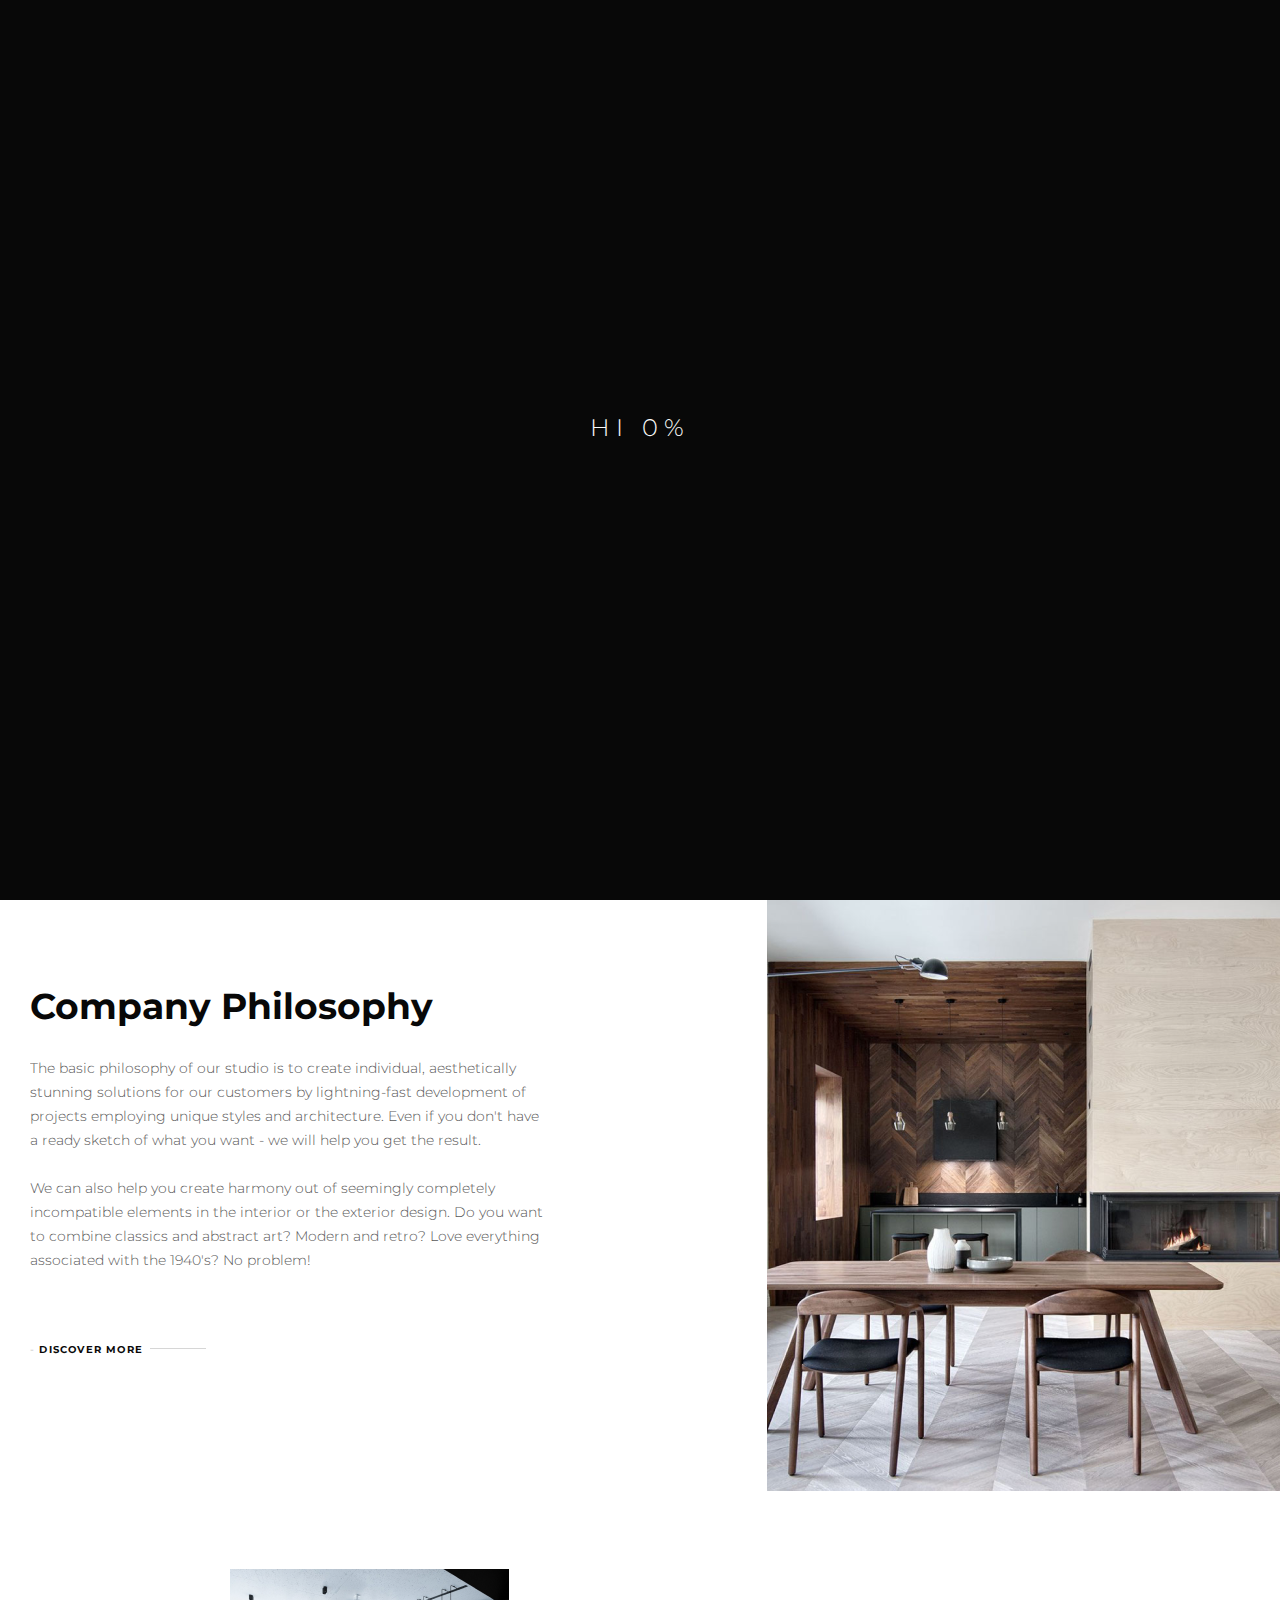
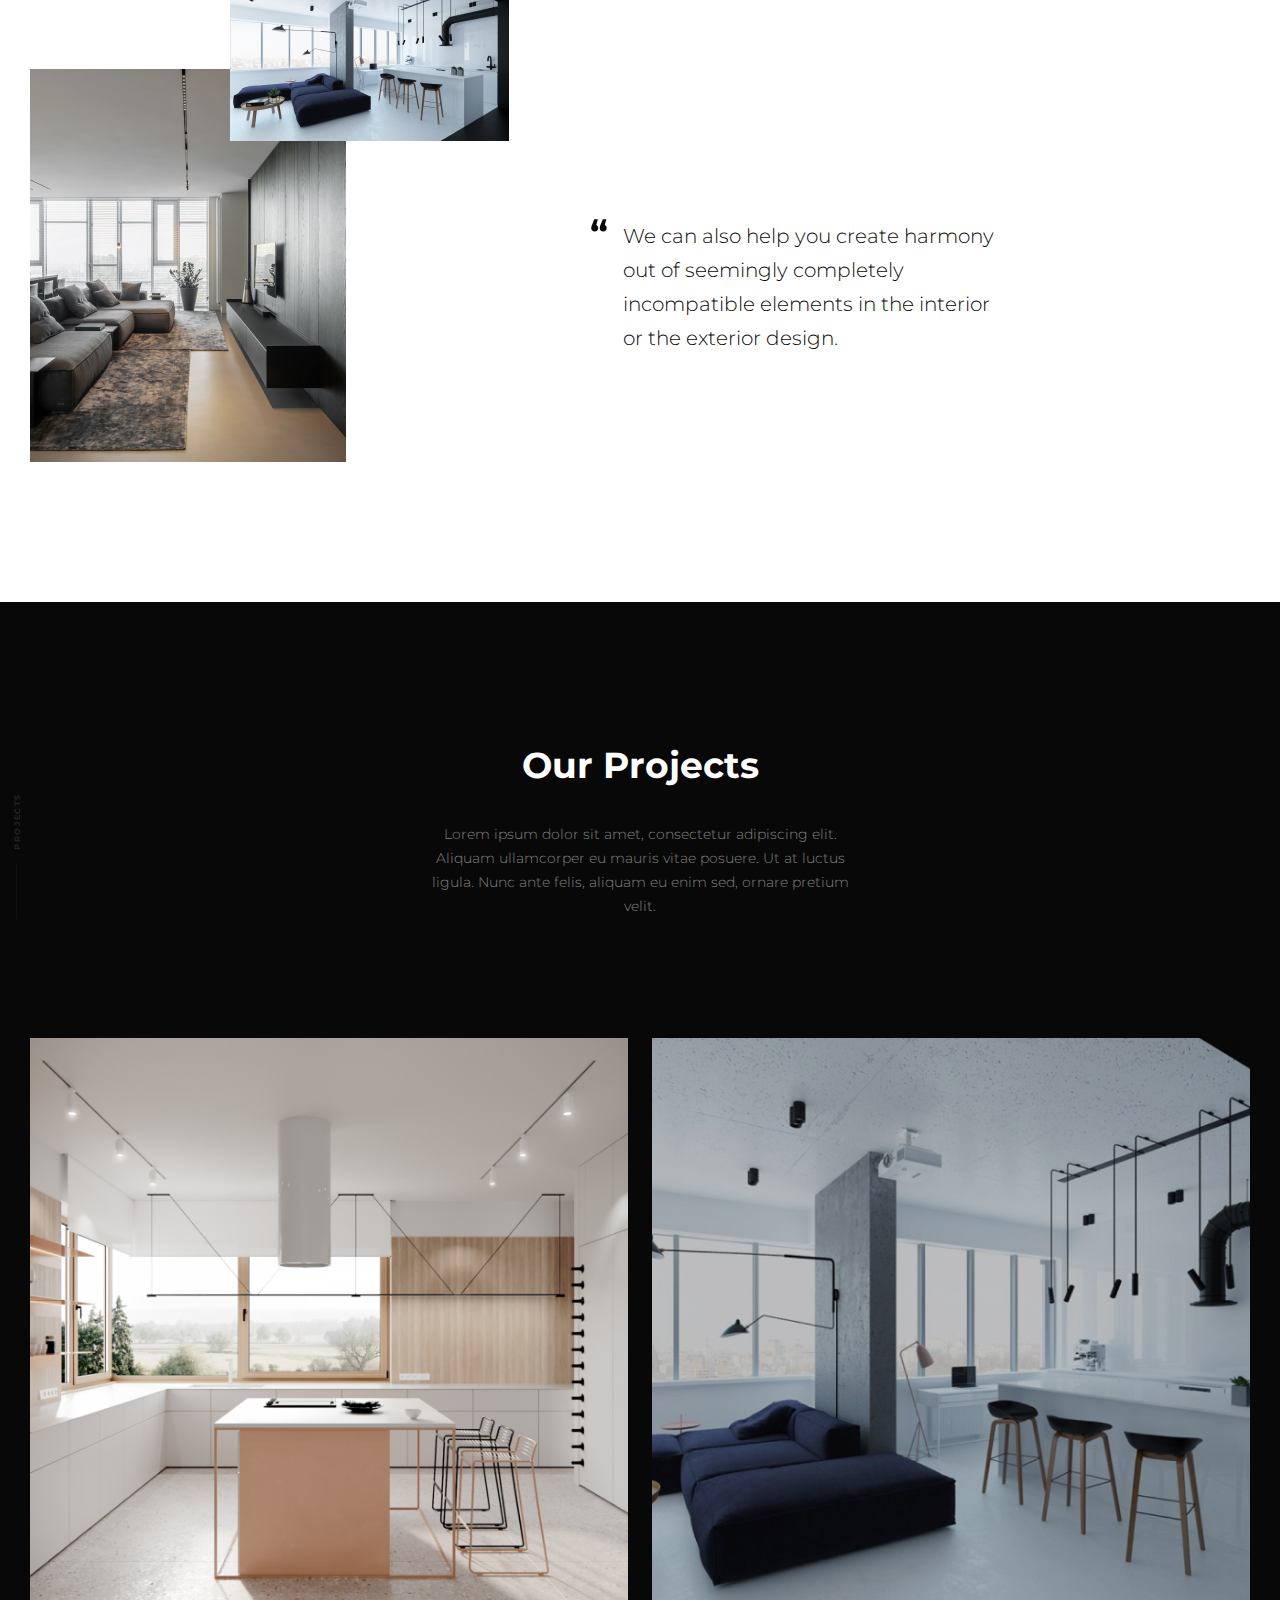
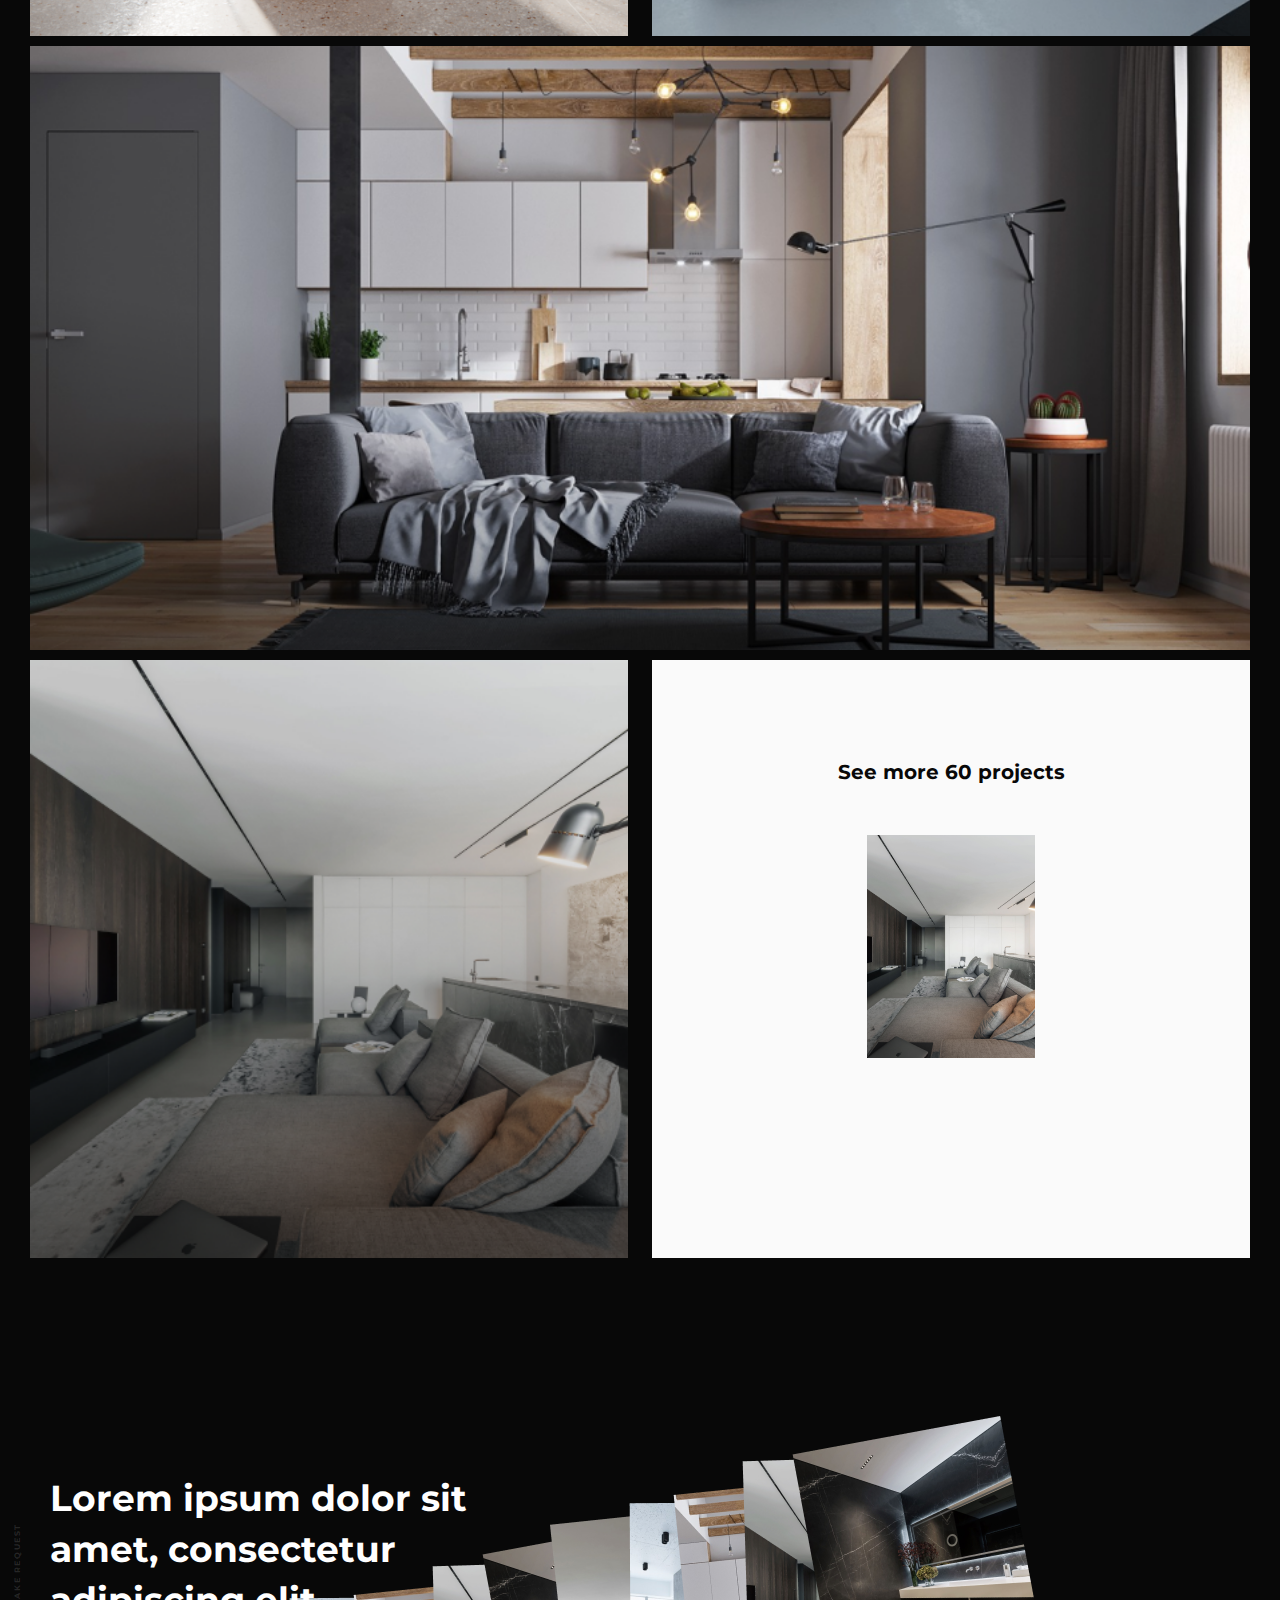
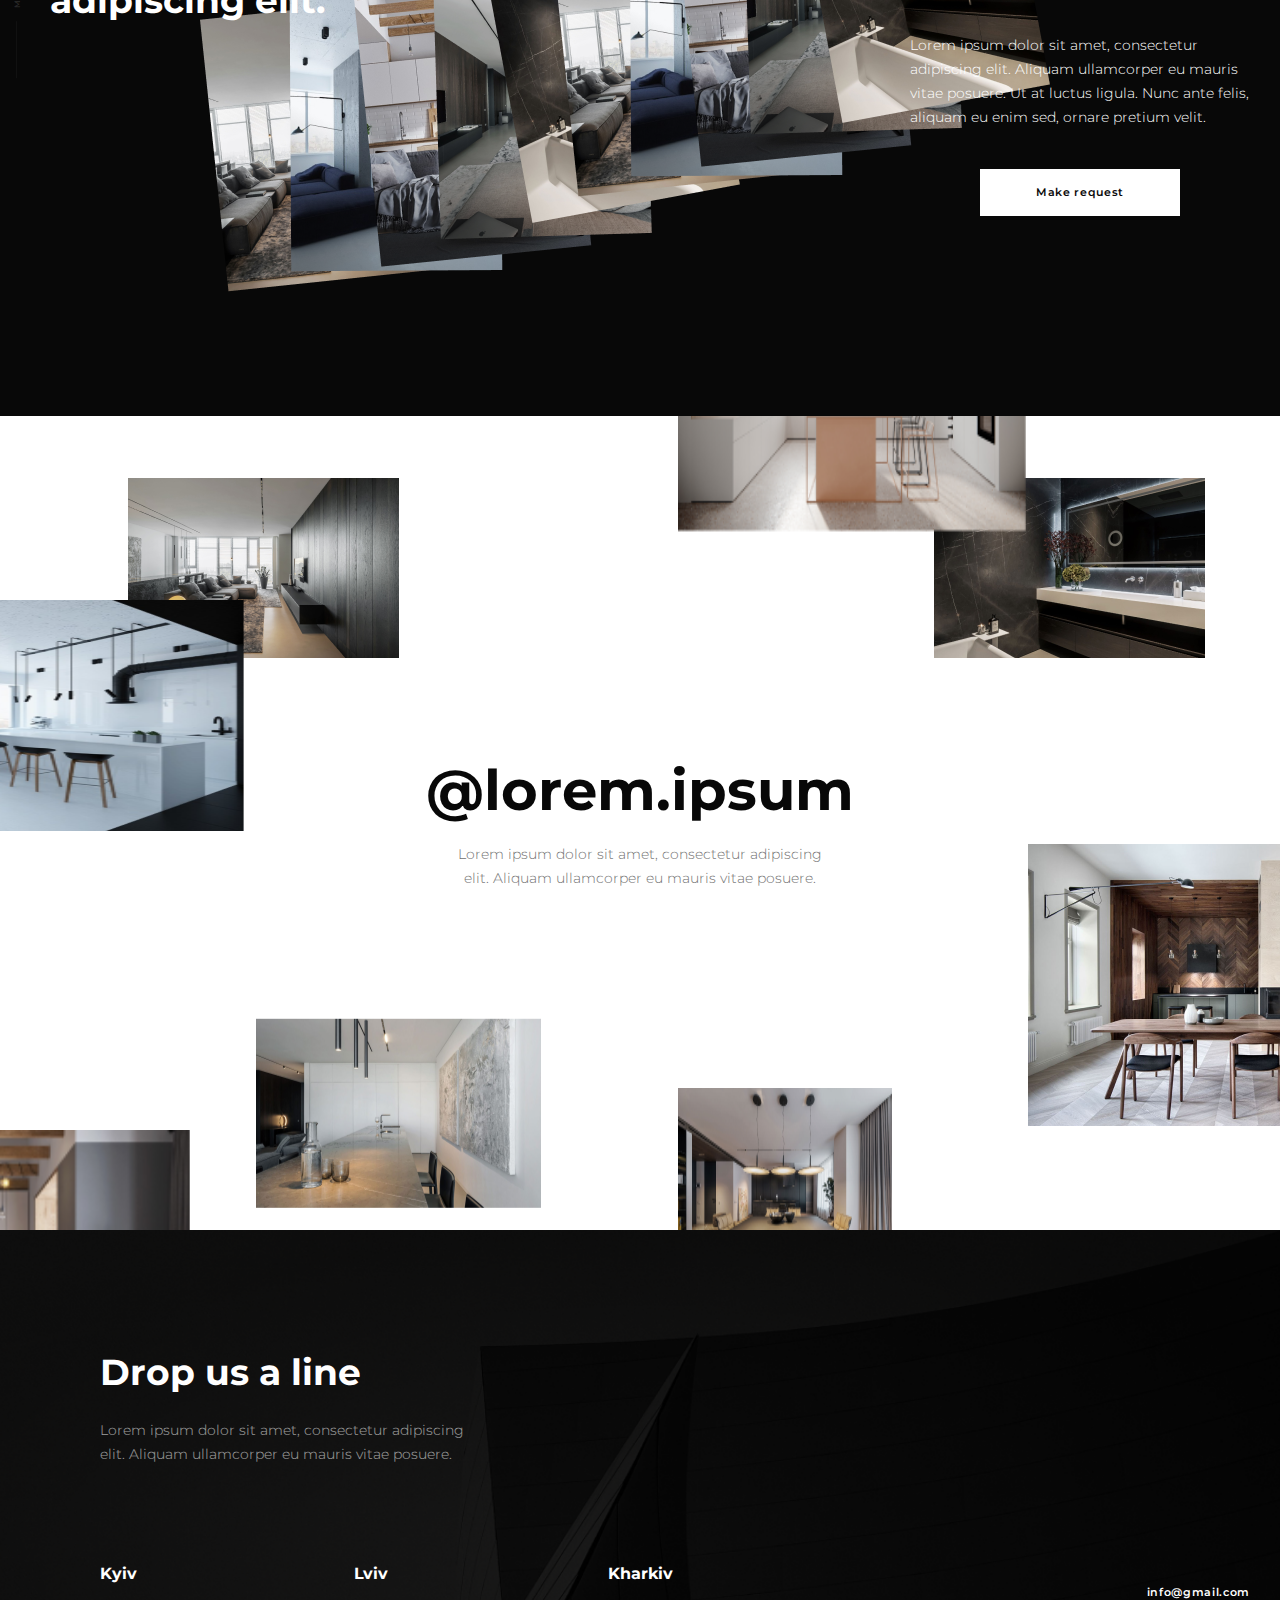
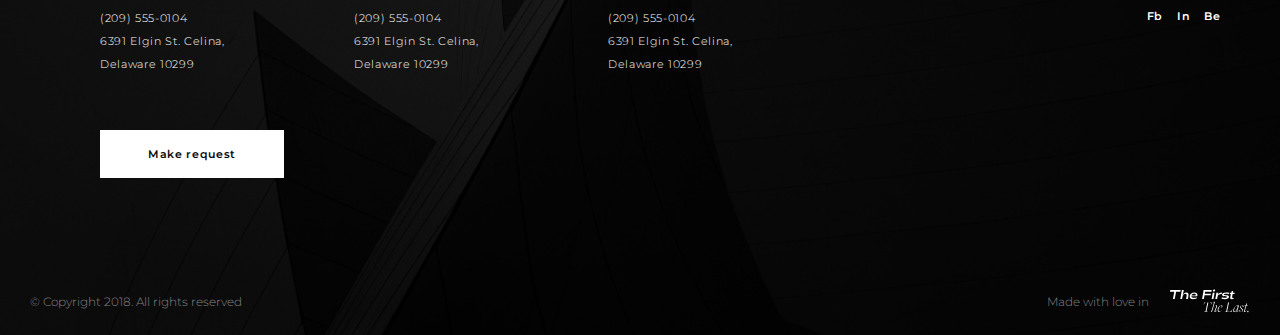
==== commit 8d026bac: "add pop-up" ====
--- a/index.html
+++ b/index.html
@@ -14,17 +14,219 @@
     <meta name="description" content="">
     <link rel="preconnect" href="https://fonts.googleapis.com">
     <link rel="preconnect" href="https://fonts.gstatic.com" crossorigin>
-    <link href="https://fonts.googleapis.com/css2?family=Montserrat:wght@300;400;600;700&display=swap" rel="stylesheet">
+    <link href="https://fonts.googleapis.com/css2?family=Montserrat:wght@100;200;300;400;500;600;700;800;900&display=swap" rel="stylesheet">
     <link
       rel="stylesheet"
       href="https://cdn.jsdelivr.net/npm/swiper@8/swiper-bundle.min.css"
     />
     <title>Main Page</title>
 </head>
-<body>
-    
-    <div class="page">
-        <header>
+<body class="body">
+    <div id="popup" class="popup">
+        <span class="pop-close" href="#">X</span>
+        <div class="popup__body">
+          <form id="popup-form" class="popup__content close-area">
+            <fieldset form="popup-form" class="popup__first-box">
+              <div class="popup__first-conteiner pop-container">
+                <h3>Make request</h3>
+                <div class="popup__input">
+                    <div class="pop__up-top">
+                        <div class="popup-left">
+                            <input id="naming" type="text" placeholder="Name">
+                        </div>
+                        <div class="popup-right">
+                            <input id="lastnaming" type="text" placeholder="Last Name">
+                        </div>
+                    </div>
+                    <div class="pop__up-top">
+                        <div class="popup-left">
+                            <input id="naming" type="number" placeholder="Phone">
+                        </div>
+                        <div class="popup-right">
+                            <input id="lastnaming" type="text" placeholder="Your City">
+                        </div>
+                    </div>
+                    <div class="pop__up-top">
+                        <div class="popup-left">
+                            <input type="email" placeholder="Email">
+                        </div>
+                        <div class="popup-right">
+                           <select name="" id="">
+                            <option value="0">Property Type</option>
+                            <option value="0">Lol</option>
+                            <option value="0">Leon</option>
+                           </select>
+                        </div>
+                    </div>
+                    <div class="pop__up-bottom">
+                        <input type="text" placeholder="Your comment">
+                    </div>
+                </div>
+              </div>
+            </fieldset>
+      
+            <fieldset form="popup-form" class="popup__second-box">
+              <div class="popup__second-conteiner pop-container">
+                <div class="popup__name-group-area">Area (m2)</div>
+                <div class="popup__group-area">
+                  <div class="popup__option-item">
+                    <label class="popup__label" for="to-50"><p>to 50</p> </label>
+                    <input
+                      id="to-50"
+                      class="popup__radio-area"
+                      type="radio"
+                      name="area"
+                      value="to 50"
+                    />
+                    <div class="popup__line"></div>
+                  </div>
+                  <div class="popup__option-item">
+                    <label class="popup__label" for="50-150"><p>50-150</p> </label>
+                    <input
+                      id="50-150"
+                      class="popup__radio-area"
+                      type="radio"
+                      name="area"
+                      value="50-150"
+                      checked
+                    />
+                    <div class="popup__line"></div>
+                  </div>
+                  <div class="popup__option-item">
+                    <label class="popup__label" for="150-250"><p>150-250</p> </label>
+                    <input
+                      id="150-250"
+                      class="popup__radio-area"
+                      type="radio"
+                      name="area"
+                      value="150-250"
+                    />
+                    <div class="popup__line"></div>
+                  </div>
+                  <div class="popup__option-item">
+                    <label class="popup__label" for="250-400">
+                      <p>250-400</p>
+                    </label>
+                    <input
+                      id="250-400"
+                      class="popup__radio-area"
+                      type="radio"
+                      name="area"
+                      value="250-400"
+                    />
+                    <div class="popup__line"></div>
+                  </div>
+                  <div class="popup__option-item">
+                    <label class="popup__label" for="400-600">
+                      <p>400-600</p>
+                    </label>
+                    <input
+                      id="400-600"
+                      class="popup__radio-area"
+                      type="radio"
+                      name="area"
+                      value="400-600"
+                    />
+                    <div class="popup__line"></div>
+                  </div>
+                  <div class="popup__option-item">
+                    <label class="popup__label" for="600-800">
+                      <p>600-800</p>
+                    </label>
+                    <input
+                      id="600-800"
+                      class="popup__radio-area"
+                      type="radio"
+                      name="area"
+                      value="600-800"
+                    />
+                    <div class="popup__line"></div>
+                  </div>
+                  <div class="popup__option-item">
+                    <label class="popup__label" for="800-1000">
+                      <p>800-1000</p>
+                    </label>
+                    <input
+                      id="800-1000"
+                      class="popup__radio-area"
+                      type="radio"
+                      name="area"
+                      value="800-1000"
+                    />
+                    <div class="popup__line"></div>
+                  </div>
+                  <div class="popup__option-item">
+                    <label class="popup__label" for="1000+">
+                      <p>1000+</p>
+                    </label>
+                    <input
+                      id="1000+"
+                      class="popup__radio-area"
+                      type="radio"
+                      name="area"
+                      value="1000+"
+                    />
+                    <div class="popup__line"></div>
+                  </div>
+                </div>
+                <div class="popup__group-photo">
+                  <div class="popup__add-photo">
+                    <input
+                      class="popup__input-foto _req"
+                      type="file"
+                      name="photo"
+                      id="photo"
+                      accept="image/*"
+                    />
+                    <div class="popup__preview">
+                      <p></p>
+                    </div>
+                  </div>
+                  <div class="popup__item-photo">
+                    <label for="photo">
+                      <div class="popup__img-add-photo"></div>
+                    </label>
+                    <div class="popup__coment-photo">
+                      <p>Attach your file</p>
+                      <p class="popup__note-photo">File size not more than 10 MB</p>
+                    </div>
+                  </div>
+                  <span class="popup__buttom popup-link" id="btn">Send Request</span>
+      
+                </div>
+                <div class="popup__text">
+                  It is a long established fact that a reader will be distracted by
+                  the readable content of a page when looking at its layout. The point
+                  of using Lorem Ipsum is that it has a more-or-less normal
+                  distribution of letters, as opposed to using 'Content here, content
+                  here', making it look like readable English.
+                </div>
+              </div>
+            </fieldset>
+          </form>
+        </div>
+        <div class="popup__criss-cross icon-criss-cross close-popup"></div>
+      </div>    <div id="popup2" class="popup2 popup">
+        <span class="close-pop-ups-2">X</span>
+        <!-- <a href="#header" class="popup__area-lol"></a> -->
+        <div class="popup2__body">
+          <div class="popup2__content close-area">
+            <!--<div class="popup2__box">-->
+            <h4 class="popup2__title">Thank you for your message!</h4>
+            <div class="popup2__text">
+              Lorem ipsum dolor sit amet, consectetur adipiscing elit. Aliquam
+              ullamcorper eu mauris vitae posuere. Ut at luctus ligula. Nunc ante
+              felis, aliquam eu enim sed, ornare pretium velit.
+            </div>
+            <span class="popup2__button button popup-link">
+                Send Request
+            </span>
+            <!--</div>-->
+          </div>
+        </div>
+        <div class="popup2__criss-cross icon-criss-cross close-popup"></div>
+      </div>    <div class="page">
+        <header id="header" class="lock-padding">
             <div class="container">
                 <div class="header">
                 <div class="header__logo">
@@ -33,15 +235,15 @@
                 <div class="header__content">
                     <nav>
                         <ul>
-                        <li class="li-one"><a class="header-link" href="#">Projects</a></li>
-                        <li><a class="header-link" href="#">About us</a></li>
+                        <li class="li-one"><a class="header-link"  href="project.html">Projects</a></li>
+                        <li><a class="header-link" href="about.html">About us</a></li>
                         <li><a class="header-link" href="news.html">Blog</a></li>
-                        <li><a class="header-link" href="#">Contacts</a></li>
+                        <li><a class="header-link" href="contact.html">Contacts</a></li>
                         </ul>
                     </nav>
                     <div class="header__content-btn">
                         <a href="#">En</a>
-                        <button type="button">Send Request</button>
+                        <a href="#popup" class="popup-link">Send Request</a>
                     </div>
                   
                 </div>
@@ -50,16 +252,16 @@
                         <nav>
                             <ul>
                                 <li class="li-one"><a class="header-link" href="index.html">Home</a></li>
-                            <li class="li-one"><a class="header-link" href="#">Projects</a></li>
-                            <li><a class="header-link" href="#">About us</a></li>
+                            <li class="li-one"><a class="header-link"  href="project.html">Projects</a></li>
+                            <li><a class="header-link" href="about.html">About us</a></li>
                             <li><a class="header-link" href="news.html">Blog</a></li>
-                            <li class="last-link"><a class="header-link last-link" href="#">Contacts</a></li>
+                            <li class="last-link"><a class="header-link last-link" href="contact.html">Contacts</a></li>
                             </ul>
-                            <button>Send Request</button>
+                            <a href="#popup" class="popup-link">Send Request</a>
                         </nav>
                         <div class="header__content-btn">
                             <a href="#">En</a>
-                            <button type="button">Send Request</button>
+                            <a href="#popup" class="popup-link">Send Request</a>
                         </div>
                        
                     </div>
@@ -102,7 +304,7 @@
                     </div>
                     <div class="header__content-btn">
                         <a href="#">En</a>
-                        <button type="button">Send Request</button>
+                        <a href="#popup" class="popup-link">Send Request</a>
                         <div class="burger-none">
                             <span class="humb"></span>
                             <span class="humb"></span>
@@ -117,7 +319,6 @@
        
 
         <main class="main">
-            
                 <div class="preloader" id="page-preloader">
                     <div class="loader">
                      <span>HI</span>   <span id="load__perc">0%</span>
@@ -250,7 +451,7 @@
                       <p class="projects__text-text">Lorem ipsum dolor sit amet, consectetur adipiscing elit. Aliquam ullamcorper eu mauris vitae posuere. Ut at luctus ligula. Nunc ante felis, aliquam eu enim sed, ornare pretium velit.</p>
                     </div>
                     <div class="projects__top">
-                      <a class="projects__top-one" href="#">
+                      <a class="projects__top-one" href="project.html">
                         <img src="assets/images/projects/projects-1.png" alt="">
                         <div class="projects__top-one-shadow">
                           <div class="shadow-info">
@@ -267,7 +468,7 @@
                         
                       </a>
                      
-                      <a class="projects__top-two" href="#">
+                      <a class="projects__top-two"  href="project.html">
                         <img src="assets/images/projects/projects-2.png" alt="">
                         <div class="projects__top-one-shadow">
                           <div class="shadow-info">
@@ -284,7 +485,7 @@
                       </a>
                     </div>
             
-                    <a class="projects__middle" href="#">
+                    <a class="projects__middle"  href="project.html">
                       <img src="assets/images/projects/projects-3.png" alt="">
                     
                       <div class="projects__top-one-shadow">
@@ -301,7 +502,7 @@
                       </div>
                     </a>
             
-                    <a class="projects__middle-shadow" href="#">
+                    <a class="projects__middle-shadow"  href="project.html">
                       <img src="assets/images/projects/projects-3(1).png" alt="">
                     
                       <div class="projects__top-one-shadow">
@@ -320,7 +521,7 @@
             
                     <div class="projects__bottom">
             
-                      <a class="projects__bottom-one" href="#">
+                      <a class="projects__bottom-one"  href="project.html">
                         <img src="assets/images/projects/projects-4.png" alt="">
                         <div class="projects__top-one-shadow">
                           <div class="shadow-info">
@@ -337,7 +538,7 @@
                         
                       </a>
                      
-                      <a class="projects__bottom-two" href="#"> 
+                      <a class="projects__bottom-two"  href="project.html"> 
                         <h4 class="prod-gre" href="#">See more 60 projects</h4>
                         <img src="assets/images/projects/projects-5.png" alt="">
                         </a>
@@ -357,7 +558,7 @@
                             </div>
                             <div class="images__content-right">
                                 <p class="right-text">Lorem ipsum dolor sit amet, consectetur adipiscing elit. Aliquam ullamcorper eu mauris vitae posuere. Ut at luctus ligula. Nunc ante felis, aliquam eu enim sed, ornare pretium velit.</p>
-                                <button>Make request</button>
+                                <a href="#popup" class="popup-link">Make request</a>
                             </div>
                 
                             <div class="images__position">
@@ -428,7 +629,7 @@
                                     </div>
                                 </div>
                                 <div class="drop__content-flex-right">
-                                    <button class="secret-button">Make request</button>
+                                    <a  href="#popup" class="secret-button popup-link">Make request</a>
                                     <div class="block-info">
                                         <a href="mailto:info@gmail.com">info@gmail.com</a>
                                         <div class="flex-right-lan">
@@ -440,7 +641,7 @@
                                    
                                 </div>
                             </div>
-                            <button>Make request</button>
+                            <a href="#popup" class="popup-link secret-button-none">Make request</a>
                         </div>
                      
                     </div>
--- a/assets/css/style.min.css
+++ b/assets/css/style.min.css
@@ -1,5 +1,12 @@
 @charset "UTF-8";
-@import url("https://fonts.googleapis.com/css2?family=Montserrat:wght@300;400;600;700&display=swap");
+@import url("https://fonts.googleapis.com/css2?family=Montserrat:wght@100;200;300;400;500;600;700;800;900&display=swap");
+input::-webkit-outer-spin-button,
+input::-webkit-inner-spin-button {
+  /* display: none; <- Crashes Chrome on hover */
+  -webkit-appearance: none;
+  margin: 0; /* <-- Apparently some margin are still there even though it's hidden */
+}
+
 /* Указываем box sizing */
 *,
 *::before,
@@ -79,6 +86,10 @@
   margin: 0 auto;
 }
 
+body._lock {
+  overflow: hidden;
+}
+
 .preloader {
   background: #080808;
   color: white;
@@ -144,7 +155,6 @@
 .header {
   display: flex;
   align-items: center;
-  padding: 24px 0px;
 }
 .header__logo a {
   font-family: "Montserrat";
@@ -188,6 +198,9 @@
 .header__content nav ul .li-one {
   padding-left: 0;
 }
+.header__content-btn {
+  padding: 25px 0px;
+}
 .header__content-btn a {
   font-family: "Montserrat";
   font-style: normal;
@@ -200,7 +213,7 @@
   margin-right: 40px;
   color: #FFFFFF;
 }
-.header__content-btn button {
+.header__content-btn .popup-link {
   font-style: normal;
   font-weight: 600;
   font-size: 11px;
@@ -267,7 +280,7 @@
 .header__content-secret {
   display: none;
 }
-.header__content-secret .header__sec nav button {
+.header__content-secret .header__sec nav .popup-link {
   display: none;
   font-family: "Montserrat";
   font-style: normal;
@@ -276,6 +289,7 @@
   line-height: 13px;
   text-align: center;
   letter-spacing: 0.06em;
+  width: 50%;
   color: #FFFFFF;
   padding: 14px 35px;
   background-color: rgba(255, 255, 255, 0);
@@ -744,6 +758,9 @@
   margin-top: 120px;
   margin-bottom: 10px;
 }
+.projects__top img {
+  width: 100%;
+}
 .projects__top-one {
   width: 49%;
   position: relative;
@@ -903,6 +920,9 @@
 .projects__middle img {
   width: 100%;
 }
+.projects__middle img {
+  width: 100%;
+}
 .projects__middle .projects__top-one-shadow {
   padding: 32px 32px;
   opacity: 0;
@@ -1151,6 +1171,7 @@
 .projects__bottom-two img {
   display: block;
   margin: auto auto;
+  width: none;
 }
 .projects__bottom-two .prod-gre {
   font-family: "Montserrat";
@@ -1245,7 +1266,11 @@
   max-width: 340px;
   margin-bottom: 40px;
 }
-.images__content-right button {
+.images__content-right a {
+  display: block;
+  width: 200px;
+  margin: 0 auto;
+  background-color: white;
   pointer-events: all;
   cursor: pointer;
   font-family: "Montserrat";
@@ -1602,7 +1627,9 @@
 .drop__content-flex-right .flex-right-lan a:nth-child(2) {
   margin: 0 10px;
 }
-.drop__content button {
+.drop__content .popup-link {
+  background: white;
+  padding: 17px 48px;
   cursor: pointer;
   font-family: "Montserrat";
   font-style: normal;
@@ -1615,6 +1642,10 @@
   /* 1 */
   color: #080808;
   padding: 17px 48px;
+}
+
+.drop-html {
+  padding-top: 50px;
 }
 
 main {
@@ -1663,7 +1694,8 @@
   background-size: cover;
   background-position: center;
   width: 100%;
-  min-height: 100vh;
+  min-height: calc(100vh - 100%);
+  height: 100vh;
   padding: 250px 0 200px 0px;
 }
 .info-error .info-error__text {
@@ -2163,4 +2195,1164 @@
   line-height: 24px;
   /* 4 */
   color: #FFFFFF;
+}
+
+.n-info {
+  padding-top: 200px;
+}
+.n-info__content {
+  display: flex;
+  padding: 0 80px;
+  flex-direction: column;
+}
+.n-info__content .n-info__content-left {
+  display: flex;
+  flex-grow: 1;
+  justify-content: space-between;
+  align-items: center;
+}
+.n-info__content .n-info__content-left h2 {
+  max-width: 474px;
+  font-family: "Montserrat";
+  font-style: normal;
+  font-weight: 700;
+  font-size: 36px;
+  line-height: 44px;
+  /* 1 */
+  color: #080808;
+}
+.n-info__content .n-info__content-left .n-info__content-left-in span {
+  font-family: "Montserrat";
+  font-style: normal;
+  font-weight: 500;
+  font-size: 14px;
+  line-height: 170.66%;
+  /* identical to box height, or 24px */
+  /* 1 */
+  color: #080808;
+}
+.n-info__content .n-info__content-left .n-info__content-left-in .n-info-link {
+  margin-top: 10px;
+  display: flex;
+  align-items: center;
+}
+.n-info__content .n-info__content-left .n-info__content-left-in .n-info-link a:nth-child(1) {
+  margin-right: 4px;
+}
+.n-info__content .n-info__content-left .n-info__content-left-in .n-info-link a:nth-child(2) {
+  margin: 0px 4px;
+}
+.n-info__content .n-info__content-left .n-info__content-left-in .n-info-link a:nth-child(3) {
+  margin: 0px 4px;
+}
+.n-info__content .n-info__content-left .n-info__content-left-in .n-info-link a:nth-child(4) {
+  margin-left: 4px;
+}
+.n-info__content .n-info__content-bottom {
+  margin-top: 32px;
+  margin-bottom: 96px;
+}
+.n-info__content .n-info__content-bottom p {
+  font-family: "Montserrat";
+  font-style: normal;
+  font-weight: 300;
+  font-size: 14px;
+  line-height: 24px;
+  /* 1 */
+  color: #080808;
+  opacity: 0.7;
+  max-width: 715px;
+}
+
+.n-img {
+  margin-bottom: 70px;
+}
+.n-img img {
+  width: 100%;
+  max-width: 100%;
+}
+
+.n-text .n-text__content {
+  max-width: 715px;
+  padding-left: 80px;
+}
+.n-text .n-text__content h5 {
+  font-family: "Montserrat";
+  font-style: normal;
+  font-weight: 700;
+  font-size: 16px;
+  line-height: 22px;
+  /* 1 */
+  color: #080808;
+}
+.n-text .n-text__content h5 span {
+  display: block;
+}
+.n-text .n-text__content p {
+  margin-top: 17px;
+  margin-bottom: 40px;
+  font-family: "Montserrat";
+  font-style: normal;
+  font-weight: 300;
+  font-size: 14px;
+  line-height: 24px;
+  /* 1 */
+  color: #080808;
+  opacity: 0.7;
+}
+.n-text .n-text__content .n-text-ul p {
+  margin: 0;
+  font-family: "Montserrat";
+  font-style: normal;
+  font-weight: 300;
+  font-size: 14px;
+  line-height: 170.66%;
+  /* identical to box height, or 24px */
+  /* 1 */
+  color: #080808;
+  opacity: 0.7;
+}
+.n-text .n-text__content .n-text-ul p span {
+  font-weight: 500;
+}
+
+.non-margin {
+  margin-bottom: 0;
+}
+
+.n-img-two {
+  margin: 10px 0px;
+}
+.n-img-two img {
+  width: 100%;
+  max-width: 100%;
+}
+.n-img-two .n-img-two-content {
+  display: flex;
+  align-items: center;
+  justify-content: space-between;
+}
+.n-img-two .n-img-two-content .left-img,
+.n-img-two .n-img-two-content .right-img {
+  width: 49%;
+}
+
+.big-margin {
+  margin-top: 50px;
+  margin-bottom: 200px;
+}
+.big-margin p {
+  display: flex;
+  position: relative;
+}
+.big-margin p span {
+  position: absolute;
+  left: 0px;
+  top: 15%;
+  font-weight: 700;
+}
+.big-margin .n-text-ul p {
+  padding-left: 15px;
+}
+.big-margin .n-text-ul p span {
+  font-weight: 700;
+}
+.big-margin .big-link {
+  display: none;
+}
+.big-margin .big-link span {
+  font-family: "Montserrat";
+  font-style: normal;
+  font-weight: 500;
+  font-size: 14px;
+  line-height: 170.66%;
+  /* identical to box height, or 24px */
+  /* 1 */
+  color: #080808;
+}
+.big-margin .big-link .big-link-a {
+  display: flex;
+  align-items: center;
+  margin-top: 10px;
+}
+.big-margin .big-link .big-link-a a:nth-child(1) {
+  margin-right: 4px;
+}
+.big-margin .big-link .big-link-a a:nth-child(2) {
+  margin: 0px 4px;
+}
+.big-margin .big-link .big-link-a a:nth-child(3) {
+  margin: 0px 4px;
+}
+.big-margin .big-link .big-link-a a:nth-child(4) {
+  margin-left: 4px;
+}
+
+.n-swiper {
+  overflow: hidden;
+  padding-bottom: 190px;
+}
+.n-swiper img {
+  width: 100%;
+  max-width: 100%;
+}
+.n-swiper .container {
+  padding-right: 0;
+}
+.n-swiper .container .n-swiper-title {
+  padding-left: 80px;
+  font-family: "Montserrat";
+  margin: 0;
+  margin-bottom: 70px;
+  font-style: normal;
+  font-weight: 700;
+  font-size: 36px;
+  line-height: 44px;
+  /* identical to box height */
+  /* 1 */
+  color: #080808;
+}
+.n-swiper .container .one-news {
+  padding-left: 80px;
+}
+.n-swiper .container .one-news .swiper-wrapper .swiper-slide {
+  width: 100%;
+}
+.n-swiper .container .one-news .swiper-wrapper .swiper-slide h6 {
+  font-family: "Montserrat";
+  font-style: normal;
+  font-weight: 700;
+  font-size: 14px;
+  line-height: 19px;
+  color: #3A3E4B;
+  margin: 20px 0px;
+}
+.n-swiper .container .one-news .swiper-wrapper .swiper-slide h6 span {
+  display: block;
+}
+.n-swiper .container .one-news .swiper-wrapper .swiper-slide span {
+  font-family: "Montserrat";
+  font-style: normal;
+  font-weight: 300;
+  font-size: 10px;
+  line-height: 17px;
+  color: #828282;
+}
+
+.project-html {
+  padding-top: 200px;
+  margin-bottom: 50px;
+}
+.project-html__text {
+  display: flex;
+  justify-content: space-around;
+}
+.project-html__text h3 {
+  /* H2 / bold / 36px */
+  font-family: "Montserrat";
+  font-style: normal;
+  font-weight: 700;
+  font-size: 36px;
+  line-height: 44px;
+  /* identical to box height */
+  /* 1 */
+  color: #080808;
+}
+.project-html__text .project-html-btn {
+  font-family: "Montserrat";
+  font-style: normal;
+  font-weight: 600;
+  font-size: 11px;
+  line-height: 13px;
+  /* identical to box height */
+  letter-spacing: 0.06em;
+  /* 1 */
+  color: #828282;
+}
+.project-html__text .project-html-btn .project-text {
+  max-width: 450px;
+  margin-bottom: 40px;
+  font-family: "Montserrat";
+  font-style: normal;
+  font-weight: 300;
+  font-size: 14px;
+  line-height: 24px;
+  /* 1 */
+  color: #080808;
+}
+.project-html__text .project-html-btn span {
+  margin: 0 12px;
+  cursor: pointer;
+}
+.project-html__text .project-html-btn .all-news-btn {
+  margin-left: 0;
+}
+.project-html__text .project-html-btn span:nth-child(4) {
+  margin-right: 0;
+}
+.project-html__text .project-html-btn .project-html-btn-list.active {
+  color: #080808;
+  padding-bottom: 4px;
+  border-bottom: 1px solid black;
+}
+.project-html__text .project-html-news {
+  display: none;
+  background-color: #FAFAFA;
+  border: 1px solid #C4C4C4;
+  border-radius: 88px;
+  padding: 7px 40px 7px 13px;
+  font-family: "Montserrat";
+  font-style: normal;
+  font-weight: 600;
+  font-size: 11px;
+  line-height: 13px;
+  /* identical to box height */
+  letter-spacing: 0.06em;
+  /* 1 */
+  color: #080808;
+}
+.project-html__text .project-html-news option {
+  font-family: "Montserrat";
+  font-style: normal;
+  font-weight: 600;
+  font-size: 11px;
+  line-height: 13px;
+  /* identical to box height */
+  letter-spacing: 0.06em;
+}
+
+.projs-html {
+  background: none;
+}
+.projs-html .projects__top {
+  margin-top: 0;
+}
+.projs-html .js-project-one {
+  display: none;
+}
+.projs-html .js-project-one.active {
+  display: flex;
+}
+.projs-html .js-two-block {
+  display: none;
+}
+.projs-html .js-two-block.active {
+  display: flex;
+}
+
+.images-projects {
+  background: none;
+  color: black;
+  padding-bottom: 50px;
+}
+.images-projects .left-title {
+  color: black;
+}
+.images-projects .right-text {
+  color: #080808;
+}
+.images-projects .popup-link {
+  pointer-events: all;
+  padding: 17px 48px;
+  background: white;
+  border: 1px solid #ccc;
+}
+
+.one-projects {
+  overflow: hidden;
+  position: relative;
+  background: url("../images/one-project/One-bg.png") no-repeat;
+  background-size: cover;
+  background-position: top center;
+  padding-top: 250px;
+  padding-bottom: 200px;
+}
+.one-projects__text {
+  padding-left: 120px;
+}
+.one-projects__text h5 {
+  /* H2 / bold / 36px */
+  margin: 0;
+  cursor: default;
+  margin-bottom: 24px;
+  font-family: "Montserrat";
+  font-style: normal;
+  font-weight: 700;
+  font-size: 36px;
+  line-height: 44px;
+  /* identical to box height */
+  /* 4 */
+  color: #FFFFFF;
+}
+.one-projects__text p {
+  font-family: "Montserrat";
+  font-style: normal;
+  font-weight: 400;
+  font-size: 14px;
+  line-height: 170.66%;
+  margin-bottom: 60px;
+  /* or 24px */
+  cursor: default;
+  max-width: 460px;
+  /* 4 */
+  color: #FFFFFF;
+}
+.one-projects__text .block-info {
+  display: flex;
+}
+.one-projects__text .block-info .block-flex {
+  margin-right: 32px;
+  display: flex;
+  align-items: center;
+}
+.one-projects__text .block-info .block-flex span {
+  margin-left: 15px;
+  font-family: "Montserrat";
+  font-style: normal;
+  font-weight: 600;
+  font-size: 11px;
+  line-height: 13px;
+  /* identical to box height */
+  letter-spacing: 0.06em;
+  /* 4 */
+  color: #FFFFFF;
+  opacity: 0.7;
+}
+.one-projects .block-posit {
+  position: absolute;
+  bottom: 40px;
+  left: 0;
+  max-width: 1440px;
+  margin: 0 auto;
+  padding: 0 30px;
+  width: 100%;
+  display: flex;
+  align-items: center;
+}
+.one-projects .block-posit span {
+  font-family: "Montserrat";
+  font-style: normal;
+  font-weight: 500;
+  font-size: 14px;
+  line-height: 170.66%;
+  /* identical to box height, or 24px */
+  /* 4 */
+  color: #FFFFFF;
+}
+.one-projects .block-posit .block-link {
+  margin-left: 90px;
+  display: flex;
+}
+.one-projects .block-posit .block-link a {
+  margin: 0 10px;
+}
+
+.protext .protext__content {
+  margin-top: 140px;
+  margin-bottom: 140px;
+  padding-left: 120px;
+}
+.protext .protext__content h5 {
+  margin: 0;
+  font-family: "Montserrat";
+  font-style: normal;
+  font-weight: 700;
+  font-size: 16px;
+  line-height: 22px;
+  /* 1 */
+  color: #080808;
+  margin-bottom: 17px;
+}
+.protext .protext__content h5 span {
+  display: block;
+}
+.protext .protext__content p {
+  max-width: 715px;
+  font-family: "Montserrat";
+  font-style: normal;
+  font-weight: 300;
+  font-size: 14px;
+  line-height: 24px;
+  margin-bottom: 40px;
+  /* 1 */
+  color: #080808;
+  opacity: 0.7;
+}
+.protext .protext__content a {
+  display: block;
+  position: relative;
+  font-family: "Montserrat";
+  font-style: normal;
+  font-weight: 700;
+  font-size: 10px;
+  line-height: 12px;
+  /* identical to box height */
+  letter-spacing: 0.12em;
+  text-transform: uppercase;
+  /* 1 */
+  color: #080808;
+}
+.protext .protext__content a:after {
+  content: "";
+  position: absolute;
+  width: 56px;
+  height: 1px;
+  background: rgba(49, 49, 49, 0.2);
+  top: 45%;
+  left: 120px;
+}
+
+.proimg img {
+  width: 100%;
+  max-width: 100%;
+}
+.proimg .img_top {
+  margin-bottom: 10px;
+  margin-top: 10px;
+}
+.proimg .img_middle {
+  display: flex;
+  justify-content: space-between;
+}
+.proimg .img_middle .img-left,
+.proimg .img_middle .img-right {
+  width: 49%;
+}
+.proimg button {
+  display: block;
+  margin: 0 auto;
+  margin-bottom: 140px;
+  margin-top: 80px;
+  font-family: "Montserrat";
+  font-style: normal;
+  font-weight: 600;
+  font-size: 11px;
+  line-height: 13px;
+  /* identical to box height */
+  letter-spacing: 0.06em;
+  /* 1 */
+  padding: 17px 48px;
+  color: #080808;
+  background-color: rgba(255, 255, 255, 0);
+  border: 1px solid #ccc;
+  cursor: pointer;
+}
+
+.probottom {
+  background-color: #080808;
+  color: white;
+}
+.probottom img {
+  width: 100%;
+  max-width: 100%;
+}
+.probottom p {
+  text-align: center;
+  font-family: "Montserrat";
+  font-style: normal;
+  font-weight: 700;
+  font-size: 8px;
+  line-height: 14px;
+  letter-spacing: 0.2em;
+  text-transform: uppercase;
+  /* 5 */
+  color: #828282;
+}
+.probottom h5 {
+  margin-top: 16px;
+  margin-bottom: 40px;
+  text-align: center;
+  font-family: "Montserrat";
+  font-style: normal;
+  font-weight: 700;
+  font-size: 36px;
+  line-height: 44px;
+  /* identical to box height */
+  /* 4 */
+  color: #FFFFFF;
+}
+
+.pop-container {
+  width: 100%;
+  padding: 44px 8.75%;
+}
+@media (max-width: 1024px) {
+  .pop-container {
+    padding: 44px 6.44%;
+  }
+}
+@media (max-width: 768px) {
+  .pop-container {
+    padding: 44px 10.04%;
+  }
+}
+@media (max-width: 587px) {
+  .pop-container {
+    padding: 40px 6.4%;
+  }
+}
+
+.popup {
+  position: fixed;
+  width: 100%;
+  height: 100%;
+  background: rgba(8, 8, 8, 0.96);
+  top: 0;
+  left: 0;
+  overflow-y: auto;
+  overflow-x: hidden;
+  z-index: 500;
+  visibility: hidden;
+  opacity: 0;
+  transition: all 0.8s ease 0s;
+}
+.popup .pop-close {
+  position: absolute;
+  right: 20px;
+  cursor: pointer;
+  top: 20px;
+  color: #ccc;
+}
+.popup.open {
+  visibility: visible;
+  opacity: 1;
+}
+.popup.open .popup__body {
+  opacity: 1;
+  transition: all 0.8s ease 0s;
+}
+.popup__body {
+  min-height: 100%;
+  display: flex;
+  justify-content: center;
+  align-items: center;
+  padding: 0 0 1.25%;
+  font-weight: 600;
+  font-size: 11px;
+  line-height: 118.18%;
+  letter-spacing: 0.06em;
+  color: #313131;
+  opacity: 0;
+  transition: all 0.8s ease 0s;
+}
+@media (max-width: 1024px) {
+  .popup__body {
+    padding: 0 0 1.46%;
+  }
+}
+@media (max-width: 768px) {
+  .popup__body {
+    padding: 46px 0;
+  }
+}
+@media (max-width: 587px) {
+  .popup__body {
+    padding: 64px 0;
+  }
+}
+.popup__content {
+  width: 72.64%;
+  min-width: min-content;
+  height: 100%;
+  padding: 3.89% 8.54%;
+  background: #f2f2f2;
+  box-shadow: 0px 2px 24px rgba(0, 0, 0, 0.04);
+}
+@media (max-width: 1024px) {
+  .popup__content {
+    width: 78.91%;
+    padding: 3.125% 4.98%;
+  }
+}
+@media (max-width: 768px) {
+  .popup__content {
+    width: 72.65625%;
+    padding: 3.125% 5.21%;
+  }
+}
+@media (max-width: 587px) {
+  .popup__content {
+    width: 87.2%;
+    padding: 0;
+    background: rgba(8, 8, 8, 0.96);
+  }
+}
+.popup__first-box {
+  width: 100%;
+  margin: 0 0 6px;
+  border: 1px solid rgba(0, 0, 0, 0.04);
+  background: #ffffff;
+}
+.popup__first-box .popup__first-conteiner h3 {
+  margin: 10px 0px;
+  margin-bottom: 20px;
+  font-family: "Montserrat";
+  font-style: normal;
+  font-weight: 700;
+  font-size: 22px;
+  line-height: 28px;
+  text-align: center;
+  color: #3A3E4B;
+}
+@media (max-width: 587px) {
+  .popup__first-conteiner {
+    margin: -16px auto 38px;
+  }
+}
+.popup .popup__input .pop__up-top {
+  margin-bottom: 20px;
+  display: flex;
+  align-items: center;
+  justify-content: space-between;
+  flex-grow: 1;
+}
+.popup .popup__input .pop__up-top input,
+.popup .popup__input .pop__up-top label {
+  font-family: "Montserrat";
+  font-style: normal;
+  font-weight: 600;
+  font-size: 11px;
+  line-height: 13px;
+  letter-spacing: 0.06em;
+  color: #3A3E4B;
+}
+.popup .popup__input .pop__up-top .popup-left, .popup .popup__input .pop__up-top .popup-right {
+  width: 48%;
+}
+.popup .popup__input .pop__up-top .popup-left input,
+.popup .popup__input .pop__up-top .popup-right input {
+  width: 100%;
+  border: 0;
+  outline: 0;
+  border-bottom: 1px solid #ccc;
+  padding: 5px;
+}
+.popup .popup__input .pop__up-top select {
+  font-family: "Montserrat";
+  font-style: normal;
+  font-weight: 600;
+  font-size: 11px;
+  line-height: 13px;
+  letter-spacing: 0.06em;
+  color: #3A3E4B;
+  width: 100%;
+  border: 0;
+  outline: 0;
+  border-bottom: 1px solid #ccc;
+}
+.popup .popup__input .pop__up-bottom input {
+  width: 100%;
+  font-family: "Montserrat";
+  font-style: normal;
+  font-weight: 600;
+  font-size: 11px;
+  line-height: 13px;
+  letter-spacing: 0.06em;
+  color: #3A3E4B;
+  border: 0;
+  outline: 0;
+  border-bottom: 1px solid #ccc;
+  padding-bottom: 5px;
+}
+.popup__second-box {
+  background: #ffffff;
+  border: 1px solid rgba(0, 0, 0, 0.04);
+}
+.popup__name-group-area {
+  margin: 0 0 22px 0;
+}
+.popup__group-area {
+  width: 100%;
+  margin: 0 0 21px 0;
+  display: grid;
+  grid-template: auto/repeat(7, 1fr) auto;
+}
+@media (max-width: 768px) {
+  .popup__group-area {
+    grid-template: repeat(2, auto)/repeat(3, 1fr) 17px;
+    row-gap: 30px;
+  }
+}
+.popup__label {
+  width: auto;
+  height: 20px;
+  grid-column: 1/3;
+  justify-self: start;
+  align-self: center;
+}
+.popup__label p {
+  left: calc(-50% + 6.5px);
+  position: relative;
+}
+@media (max-width: 1024px) {
+  .popup__label p {
+    font-size: 9px;
+  }
+}
+.popup__option-item {
+  width: 100%;
+  height: 100%;
+  display: grid;
+  grid-template: 1fr auto/auto 1fr;
+}
+.popup__option-item:nth-child(8) .popup__line {
+  display: none;
+}
+.popup__option-item:nth-child(1) .popup__label p {
+  position: static;
+}
+@media (max-width: 768px) {
+  .popup__option-item:nth-child(4) .popup__line {
+    display: none;
+  }
+}
+@media (max-width: 768px) {
+  .popup__option-item:nth-child(4) .popup__label {
+    margin-left: -10px;
+    width: 48px;
+  }
+}
+@media (max-width: 768px) {
+  .popup__option-item:nth-child(5) .popup__label p {
+    position: static;
+  }
+}
+.popup__radio-area {
+  appearance: none;
+  border-radius: 50%;
+  width: 18px;
+  height: 18px;
+  background: #afb0b2;
+  border: 7px solid #f7f7f6;
+  transition: 0.2s all linear;
+  box-shadow: inset 0px 0px 1px #ffffff;
+}
+.popup__radio-area:checked {
+  background: #ffffff;
+  border: 7px solid #1d1f26;
+  transition: 0.2s all linear;
+  box-shadow: 0px 0px 1px #ffffff, 0px 0 8px rgba(0, 0, 0, 0.06);
+}
+.popup__line {
+  width: 100%;
+  height: 1px;
+  border: 1px solid rgba(214, 214, 214, 0.3);
+  justify-self: center;
+  align-self: center;
+}
+.popup__group-photo {
+  width: 100%;
+  display: grid;
+  grid-template: repeat(2, auto)/auto 1fr;
+  row-gap: 10px;
+}
+@media (max-width: 768px) {
+  .popup__group-photo {
+    grid-template: repeat(3, auto)/1fr;
+  }
+}
+.popup__add-photo {
+  display: flex;
+  grid-column: 1/3;
+}
+.popup__add-photo._error {
+  width: 50%;
+  border-bottom: solid 1px red;
+}
+@media (max-width: 768px) {
+  .popup__add-photo._error {
+    width: 100%;
+  }
+}
+.popup__add-photo input {
+  width: 0;
+  opacity: 0;
+}
+@media (max-width: 768px) {
+  .popup__add-photo {
+    grid-column: 1/2;
+  }
+}
+.popup__preview li {
+  height: 20px;
+  display: flex;
+  align-items: center;
+  gap: 10px;
+}
+.popup__preview img {
+  height: 100%;
+}
+.popup__item-photo {
+  align-self: center;
+  display: flex;
+  align-items: center;
+}
+.popup__item-photo label {
+  cursor: pointer;
+}
+@media (max-width: 768px) {
+  .popup__item-photo {
+    justify-self: center;
+  }
+}
+.popup__img-add-photo {
+  position: relative;
+  border-radius: 50%;
+  width: 39px;
+  height: 39px;
+  background: #f7f7f6;
+  border: 1px dashed rgba(58, 62, 75, 0.08);
+  transition: 0.2s all linear;
+}
+.popup__img-add-photo::before {
+  content: "";
+  background-color: #3a3e4b;
+  position: absolute;
+  width: 9px;
+  height: 1px;
+  left: calc(50% - 4.5px);
+  top: 50%;
+}
+.popup__img-add-photo::after {
+  content: "";
+  background-color: #3a3e4b;
+  position: absolute;
+  width: 9px;
+  height: 1px;
+  left: calc(50% - 4.5px);
+  top: 50%;
+  transform: rotate(90deg);
+}
+.popup__coment-photo {
+  margin: 0 0 0 12px;
+}
+.popup__coment-photo p:nth-child(1) {
+  font-weight: 600;
+  font-size: 11px;
+  line-height: 13px;
+  letter-spacing: 0.06em;
+  color: #3a3e4b;
+}
+.popup__coment-photo p:nth-child(2) {
+  font-weight: 500;
+  font-size: 9px;
+  line-height: 11px;
+  letter-spacing: 0.06em;
+  color: rgba(58, 62, 75, 0.45);
+}
+.popup__buttom {
+  margin-top: 5px;
+  justify-self: right;
+  text-align: center;
+  justify-content: center;
+  letter-spacing: 0.06em;
+  font-family: "Montserrat";
+  font-style: normal;
+  font-weight: 600;
+  font-size: 11px;
+  line-height: 13px;
+  text-align: center;
+  letter-spacing: 0.06em;
+  padding: 14px 40px;
+  background: #3A3E4B;
+  border: 0;
+  cursor: pointer;
+  color: #FFFFFF;
+}
+@media (max-width: 768px) {
+  .popup__buttom {
+    justify-self: center;
+  }
+}
+.popup__text {
+  margin-top: 37px;
+  font-family: "Roboto";
+  font-style: normal;
+  font-weight: 400;
+  font-size: 10px;
+  line-height: 140%;
+  text-align: center;
+  letter-spacing: 0.06em;
+  color: #afb0b2;
+}
+@media (max-width: 1024px) {
+  .popup__text {
+    display: none;
+  }
+}
+.popup__criss-cross {
+  top: 40px;
+  right: 40px;
+  position: absolute;
+  color: #ffffff;
+}
+@media (max-width: 587px) {
+  .popup__criss-cross {
+    top: 24px;
+    right: 24px;
+  }
+}
+
+.popup2 {
+  position: fixed;
+  width: 100%;
+  height: 100%;
+  background: rgba(8, 8, 8, 0.96);
+  top: 0;
+  left: 0;
+  overflow-y: hidden;
+  overflow-x: hidden;
+  z-index: 500;
+  visibility: hidden;
+  opacity: 0;
+  transition: all 0.8s ease 0s;
+}
+.popup2.open {
+  visibility: visible;
+  opacity: 1;
+}
+.popup2.open .popup2__body {
+  opacity: 1;
+  transition: all 0.8s ease 0s;
+  transform: perspective(600px) translate(0px, 0px) rotateX(0deg);
+}
+.popup2 .popup__area-lol {
+  position: absolute;
+  width: 100%;
+  height: 100%;
+  top: 0;
+  left: 0;
+}
+.popup2 .close-pop-ups-2 {
+  position: absolute;
+  right: 10px;
+  top: 10px;
+  cursor: pointer;
+  color: white;
+}
+.popup2__body {
+  width: 100%;
+  height: 100%;
+  display: flex;
+  justify-content: center;
+  align-items: center;
+  font-weight: 300;
+  font-size: 14px;
+  line-height: 171.43%;
+  color: #3a3e4b;
+}
+@media (max-width: 1024px) {
+  .popup2__body {
+    padding: 0 0 1.46%;
+  }
+}
+@media (max-width: 768px) {
+  .popup2__body {
+    padding: 46px 0;
+  }
+}
+@media (max-width: 587px) {
+  .popup2__body {
+    padding: 64px 0;
+  }
+}
+.popup2__content {
+  width: 68.95%;
+  padding: 10.45% 12.5%;
+  background: #ffffff;
+  border: 1px solid rgba(0, 0, 0, 0.04);
+  display: flex;
+  flex-direction: column;
+  justify-content: center;
+  align-items: center;
+}
+@media (max-width: 768px) {
+  .popup2__content {
+    width: 67.91%;
+    padding: 7.29% 4.6875%;
+  }
+}
+@media (max-width: 375px) {
+  .popup2__content {
+    width: 87.4%;
+    padding: 10.66% 6.4%;
+  }
+}
+.popup2__title {
+  margin-bottom: 18px;
+  font-weight: 700;
+  font-size: 24px;
+  line-height: 29px;
+  text-align: center;
+}
+.popup2__text {
+  margin-bottom: 30px;
+  opacity: 0.7;
+  text-align: center;
+}
+@media (max-width: 768px) {
+  .popup2__text {
+    margin-bottom: 22px;
+  }
+}
+.popup2 .popup2__button {
+  font-weight: 600;
+  font-size: 11px;
+  line-height: 13px;
+  letter-spacing: 0.06em;
+  color: #ffffff;
+  background: #3A3E4B;
+  padding: 14px 34px;
+  cursor: pointer;
+}
+.popup2__criss-cross {
+  position: absolute;
+  top: 43px;
+  right: 43px;
+}
+@media (max-width: 768px) {
+  .popup2__criss-cross {
+    top: 40px;
+    right: 40px;
+  }
+}
+@media (max-width: 375px) {
+  .popup2__criss-cross {
+    top: 24px;
+    right: 24px;
+  }
+}
+
+.headerabout {
+  background: url("../images/about/about-bg.png") no-repeat;
+  background-size: cover;
+  background-position: top center;
+  padding: 230px 0px;
+}
+.headerabout__title {
+  text-align: center;
+  font-family: "Montserrat";
+  font-style: normal;
+  font-weight: 700;
+  font-size: 36px;
+  line-height: 44px;
+  text-align: center;
+  /* 4 */
+  color: #FFFFFF;
+  margin-bottom: 24px;
+}
+.headerabout__title span {
+  display: block;
+}
+.headerabout p {
+  font-family: "Montserrat";
+  font-style: normal;
+  font-weight: 300;
+  font-size: 14px;
+  line-height: 24px;
+  text-align: center;
+  /* 4 */
+  color: #FFFFFF;
+  max-width: 400px;
+  margin: 0 auto;
 }--- a/assets/css/media.min.css
+++ b/assets/css/media.min.css
@@ -64,7 +64,7 @@
   }
   .header__content-secret.active {
     left: 0;
-    top: 90px;
+    top: 70px;
     height: calc(100vh - 110% + 20%);
     overflow: scroll;
     background-color: black;
@@ -167,7 +167,7 @@
   .header__mobile .burger {
     display: none;
   }
-  .header__content-btn button {
+  .header__content-btn .popup-link {
     display: none;
   }
   .header__mobile .header__content-btn {
@@ -216,7 +216,7 @@
   .header__content-secret .header__sec-info .block-flex {
     flex-direction: column;
   }
-  .header__content-secret .header__sec nav button {
+  .header__content-secret .header__sec nav .popup-link {
     display: block;
     margin: 0 auto;
     margin-top: 20px;
@@ -896,7 +896,7 @@
   .drop__content-flex-left .block-flex-one:nth-child(2) {
     margin: 0 20px;
   }
-  .drop__content button {
+  .drop__content .secret-button-none {
     display: none;
   }
   .drop__content .secret-button {
@@ -948,7 +948,7 @@
     text-align: start;
     margin-top: 40px;
   }
-  .drop__content button {
+  .drop__content .secret-button-none {
     display: block;
     margin-top: 0;
     font-family: "Montserrat";
@@ -958,6 +958,7 @@
     line-height: 13px;
     text-align: center;
     letter-spacing: 0.06em;
+    width: 183px;
     /* 1 */
     color: #080808;
   }
@@ -1143,4 +1144,258 @@
     font-size: 26px;
     line-height: 32px;
   }
+}
+@media (max-width: 1000px) {
+  .n-info__content .n-info__content-left .n-info__content-left-in {
+    display: none;
+  }
+  .big-margin .big-link {
+    display: block;
+  }
+}
+@media (max-width: 800px) {
+  .n-text .n-text__content {
+    padding: 0 30px;
+    margin: 0 auto;
+  }
+}
+@media (max-width: 687px) {
+  .n-info__content {
+    padding: 0;
+  }
+  .n-img-two .n-img-two-content {
+    flex-direction: column;
+  }
+  .n-img-two .n-img-two-content .left-img, .n-img-two .n-img-two-content .right-img {
+    width: 100%;
+    margin: 5px 0px;
+  }
+}
+@media (max-width: 600px) {
+  .n-swiper .container .one-news {
+    padding-left: 0;
+  }
+  .big-margin {
+    margin-bottom: 120px;
+  }
+  .n-swiper .container .n-swiper-title {
+    padding-left: 0;
+    font-family: "Montserrat";
+    font-style: normal;
+    font-weight: 700;
+    font-size: 26px;
+    line-height: 32px;
+    /* identical to box height */
+    color: #000000;
+  }
+  .n-swiper .container .one-news .swiper-wrapper .swiper-slide h6 {
+    font-family: "Montserrat";
+    font-style: normal;
+    font-weight: 700;
+    font-size: 14px;
+    line-height: 19px;
+    color: #3A3E4B;
+    margin-bottom: 10px;
+  }
+  .n-swiper .container .one-news .swiper-wrapper .swiper-slide h6 span {
+    display: inline;
+  }
+}
+@media (max-width: 540px) {
+  .n-info {
+    padding-top: 150px;
+  }
+  .n-info__content .n-info__content-bottom {
+    margin-bottom: 60px;
+  }
+  .n-info__content .n-info__content-left h2 {
+    font-family: "Montserrat";
+    font-style: normal;
+    font-weight: 700;
+    font-size: 26px;
+    line-height: 32px;
+  }
+  .n-info__content .n-info__content-left h2 span {
+    display: block;
+  }
+  .n-info__content .n-info__content-bottom p {
+    font-family: "Montserrat";
+    font-style: normal;
+    font-weight: 300;
+    font-size: 14px;
+    line-height: 24px;
+    /* 1 */
+    color: #080808;
+    opacity: 0.7;
+  }
+  .n-text .n-text__content {
+    padding: 0;
+  }
+  .n-text .n-text__content h5 {
+    margin-top: 0;
+    font-family: "Montserrat";
+    font-style: normal;
+    font-weight: 700;
+    font-size: 16px;
+    line-height: 136.5%;
+    /* or 22px */
+    /* 1 */
+    color: #080808;
+  }
+  .n-text .n-text__content h5 span {
+    display: inline;
+  }
+  .n-text .n-text__content .n-text-ul p {
+    font-family: "Montserrat";
+    font-style: normal;
+    font-weight: 300;
+    font-size: 14px;
+    line-height: 24px;
+    /* 1 */
+    color: #080808;
+    opacity: 0.7;
+    margin: 10px 0px;
+  }
+}
+@media (max-width: 1000px) {
+  .project-html__text {
+    flex-direction: column;
+    padding-left: 80px;
+  }
+  .project-html__text .project-html-btn .project-text {
+    margin-top: 20px;
+  }
+}
+@media (max-width: 626px) {
+  .project-html__text {
+    padding-left: 0px;
+  }
+  .project-html {
+    padding-top: 150px;
+  }
+  .project-html__text .project-html-btn .block-flex {
+    display: none;
+  }
+  .project-html__text .project-html-news {
+    display: inline;
+    padding: 7px 40px 7px 13px;
+    width: 50%;
+  }
+  .project-html__text h3 {
+    font-family: "Montserrat";
+    font-style: normal;
+    font-weight: 700;
+    font-size: 26px;
+    line-height: 32px;
+    /* 1 */
+    color: #080808;
+  }
+  .project-html__text .project-html-btn .project-text {
+    font-family: "Montserrat";
+    font-style: normal;
+    font-weight: 300;
+    font-size: 14px;
+    line-height: 24px;
+    /* 1 */
+    color: #080808;
+  }
+}
+@media (max-width: 1000px) {
+  .one-projects__text h5 span {
+    display: block;
+    font-family: "Montserrat";
+    font-style: normal;
+    font-weight: 700;
+    font-size: 32px;
+    line-height: 39px;
+  }
+}
+@media (max-width: 768px) {
+  .one-projects {
+    padding-bottom: 350px;
+    padding-top: 350px;
+  }
+  .protext .protext__content {
+    padding-left: 0;
+    max-width: 520px;
+    margin: 104px auto;
+  }
+}
+@media (max-width: 600px) {
+  .one-projects {
+    padding-top: 120px;
+    padding-bottom: 107px;
+  }
+  .one-projects__text {
+    padding-left: 0;
+  }
+  .one-projects__text h5 {
+    font-family: "Montserrat";
+    font-style: normal;
+    font-weight: 700;
+    font-size: 26px;
+    line-height: 32px;
+    color: #FFFFFF;
+  }
+  .one-projects__text .block-info {
+    flex-direction: column;
+  }
+  .one-projects__text .block-info .block-flex:nth-child(2) {
+    margin: 25px 0px;
+  }
+  .one-projects .block-posit .block-link {
+    margin-left: 20px;
+  }
+  .protext .protext__content {
+    width: 100%;
+    margin: 80px auto;
+  }
+  .protext .protext__content h5 span {
+    display: inline;
+  }
+  .protext .protext__content h5 {
+    font-family: "Montserrat";
+    font-style: normal;
+    font-weight: 700;
+    font-size: 16px;
+    line-height: 22px;
+    /* 1 */
+    color: #080808;
+  }
+  .proimg .img_middle {
+    flex-direction: column;
+  }
+  .proimg .img_middle .img-left, .proimg .img_middle .img-right {
+    width: 100%;
+    margin: 5px 0px;
+  }
+  .probottom h5 {
+    font-family: "Montserrat";
+    font-style: normal;
+    font-weight: 700;
+    font-size: 26px;
+    line-height: 32px;
+    color: #F2F2F2;
+  }
+}
+@media (max-width: 768px) {
+  .popup .popup__input .pop__up-top {
+    flex-direction: column;
+    margin-bottom: 15px;
+  }
+  .popup .popup__input .pop__up-top .popup-left, .popup .popup__input .pop__up-top .popup-right {
+    width: 100%;
+    margin: 7.5px 0px;
+  }
+}
+@media (max-width: 600px) {
+  .popup__first-box .popup__first-conteiner h3 {
+    font-family: "Montserrat";
+    font-style: normal;
+    font-weight: 700;
+    font-size: 24px;
+    line-height: 29px;
+    text-align: center;
+    color: #3A3E4B;
+  }
 }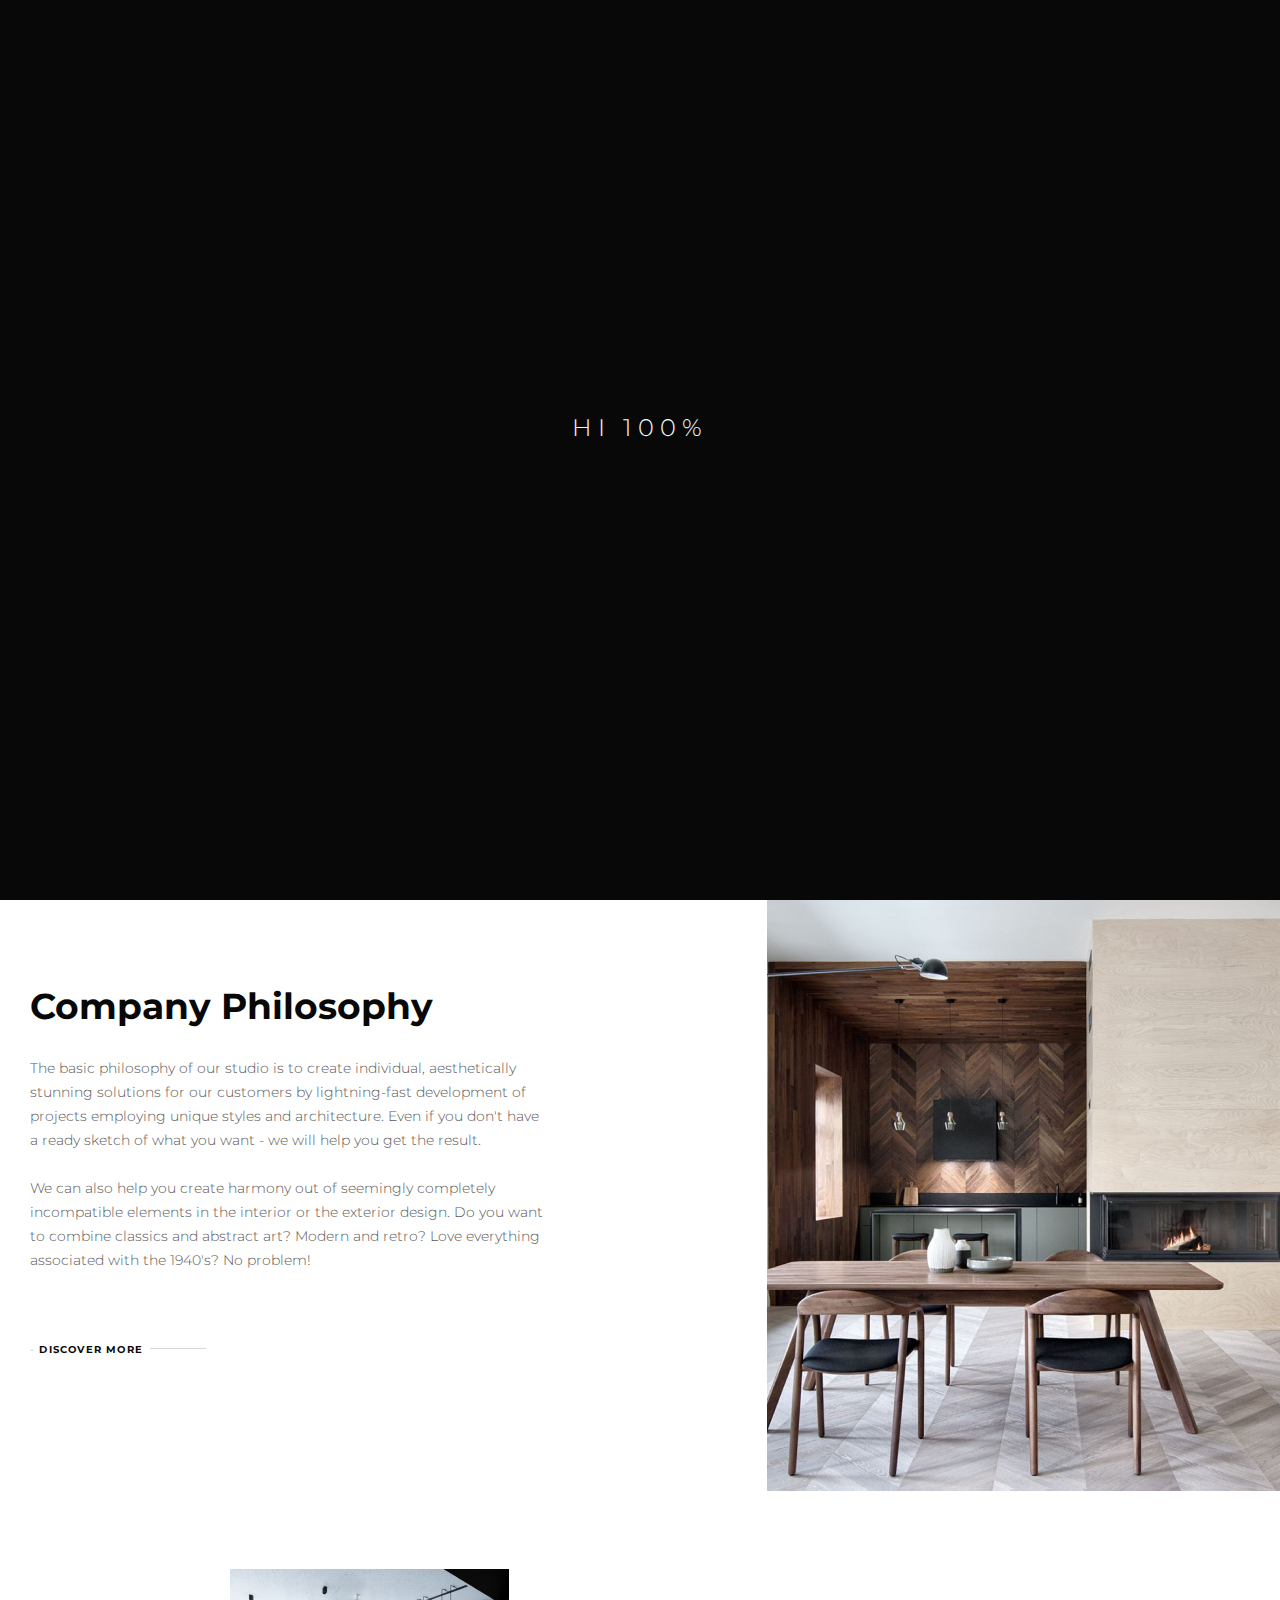
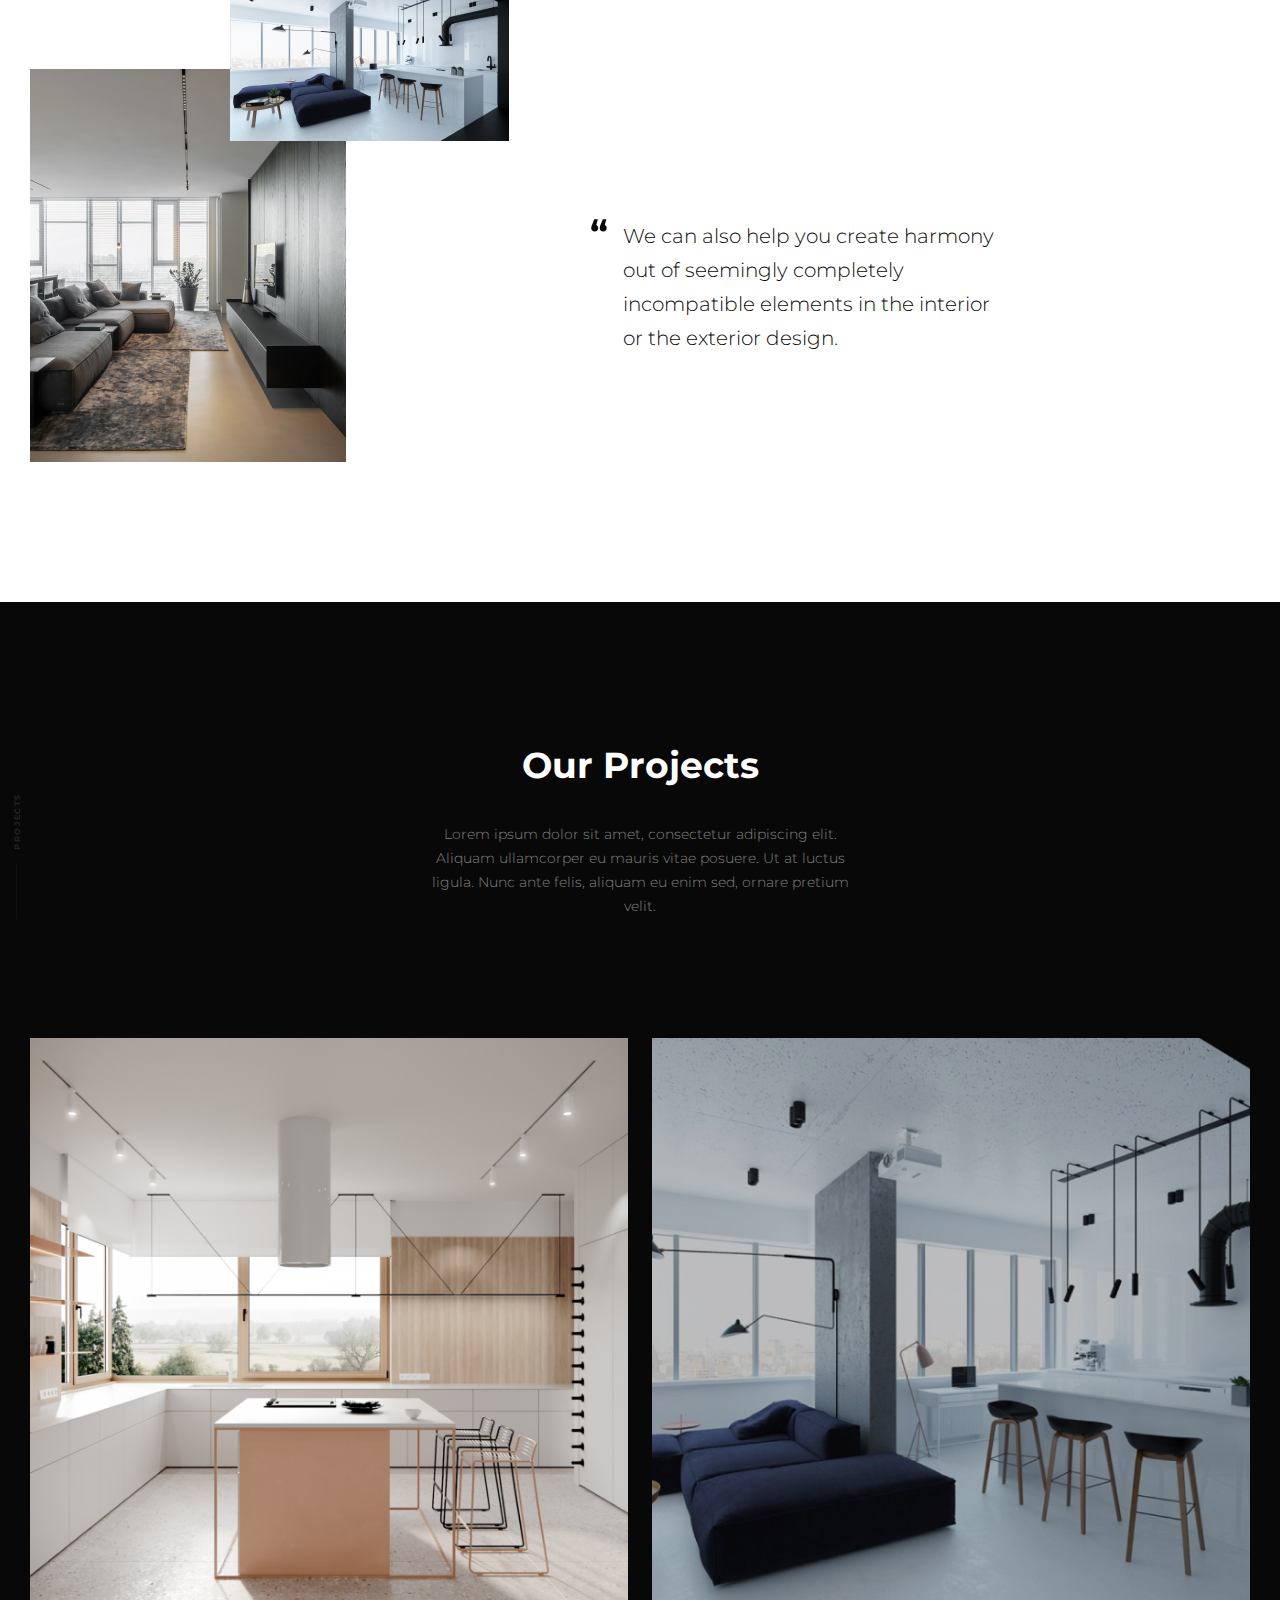
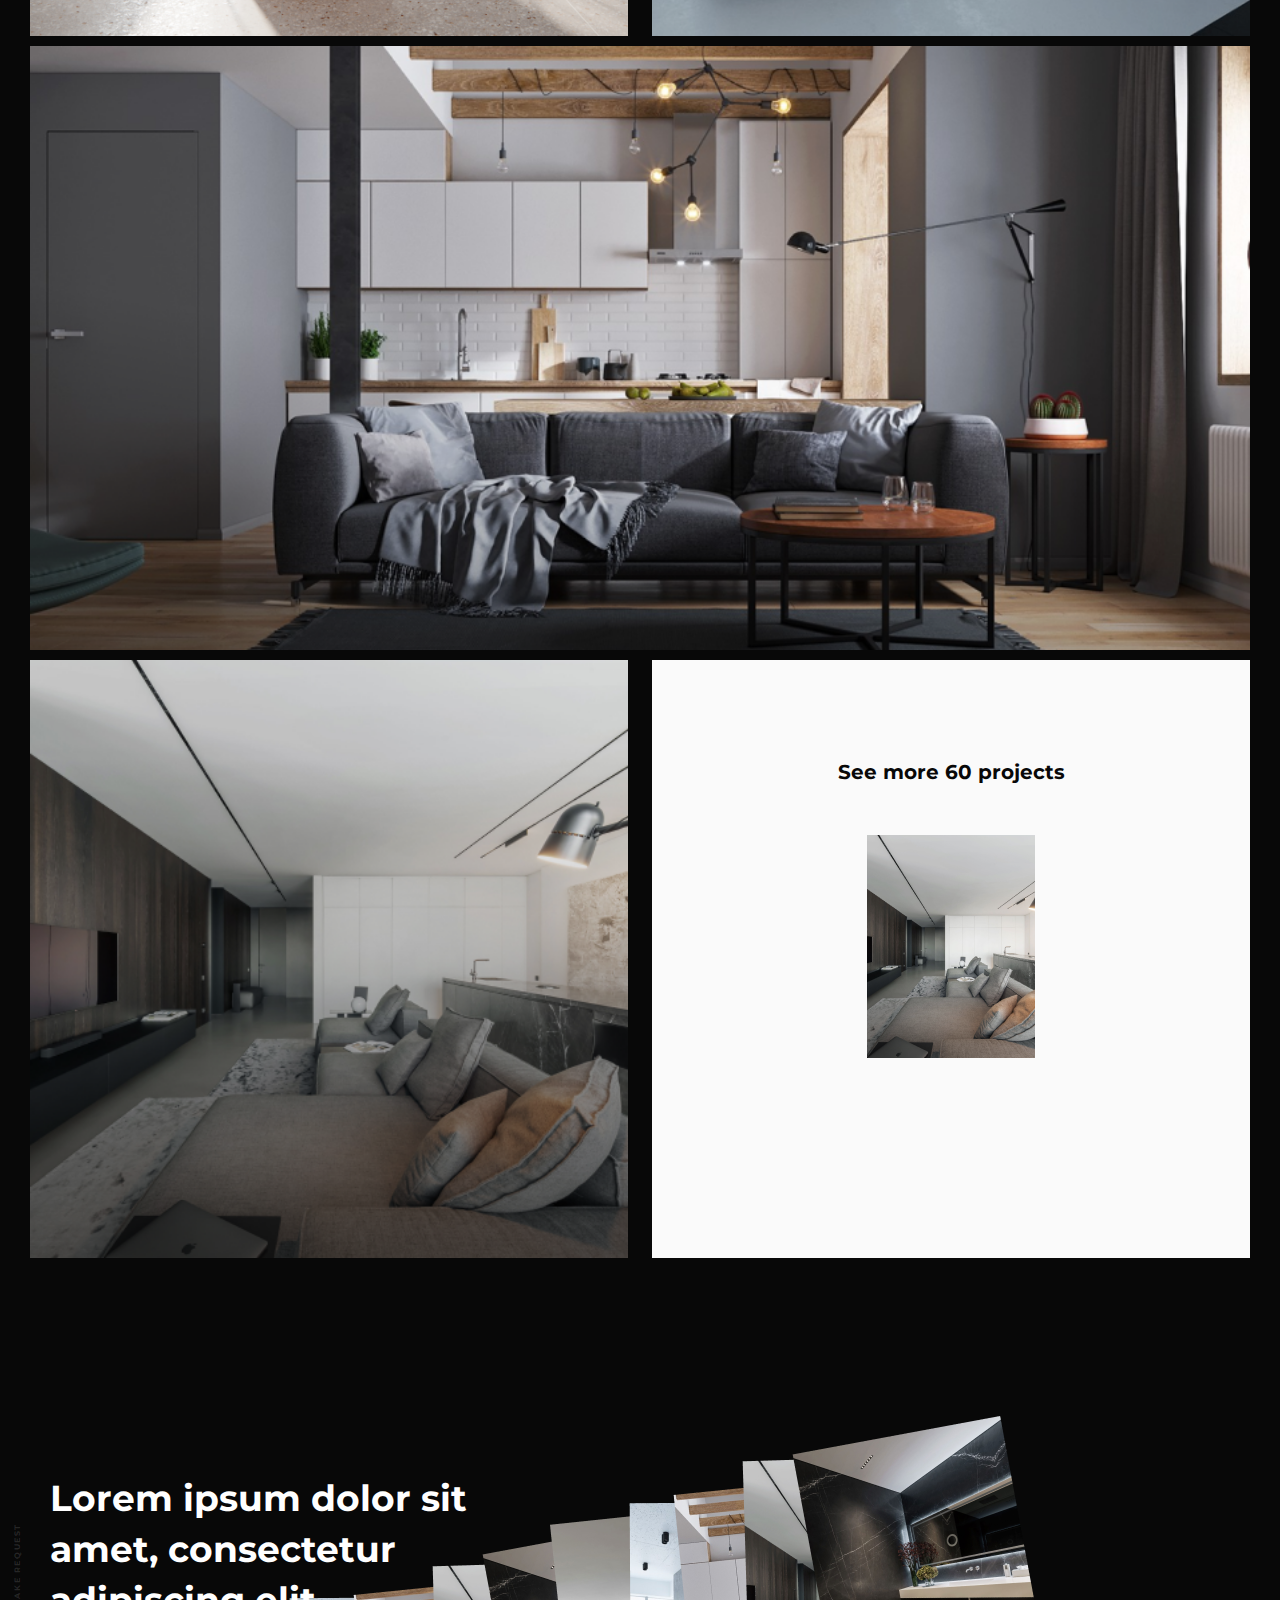
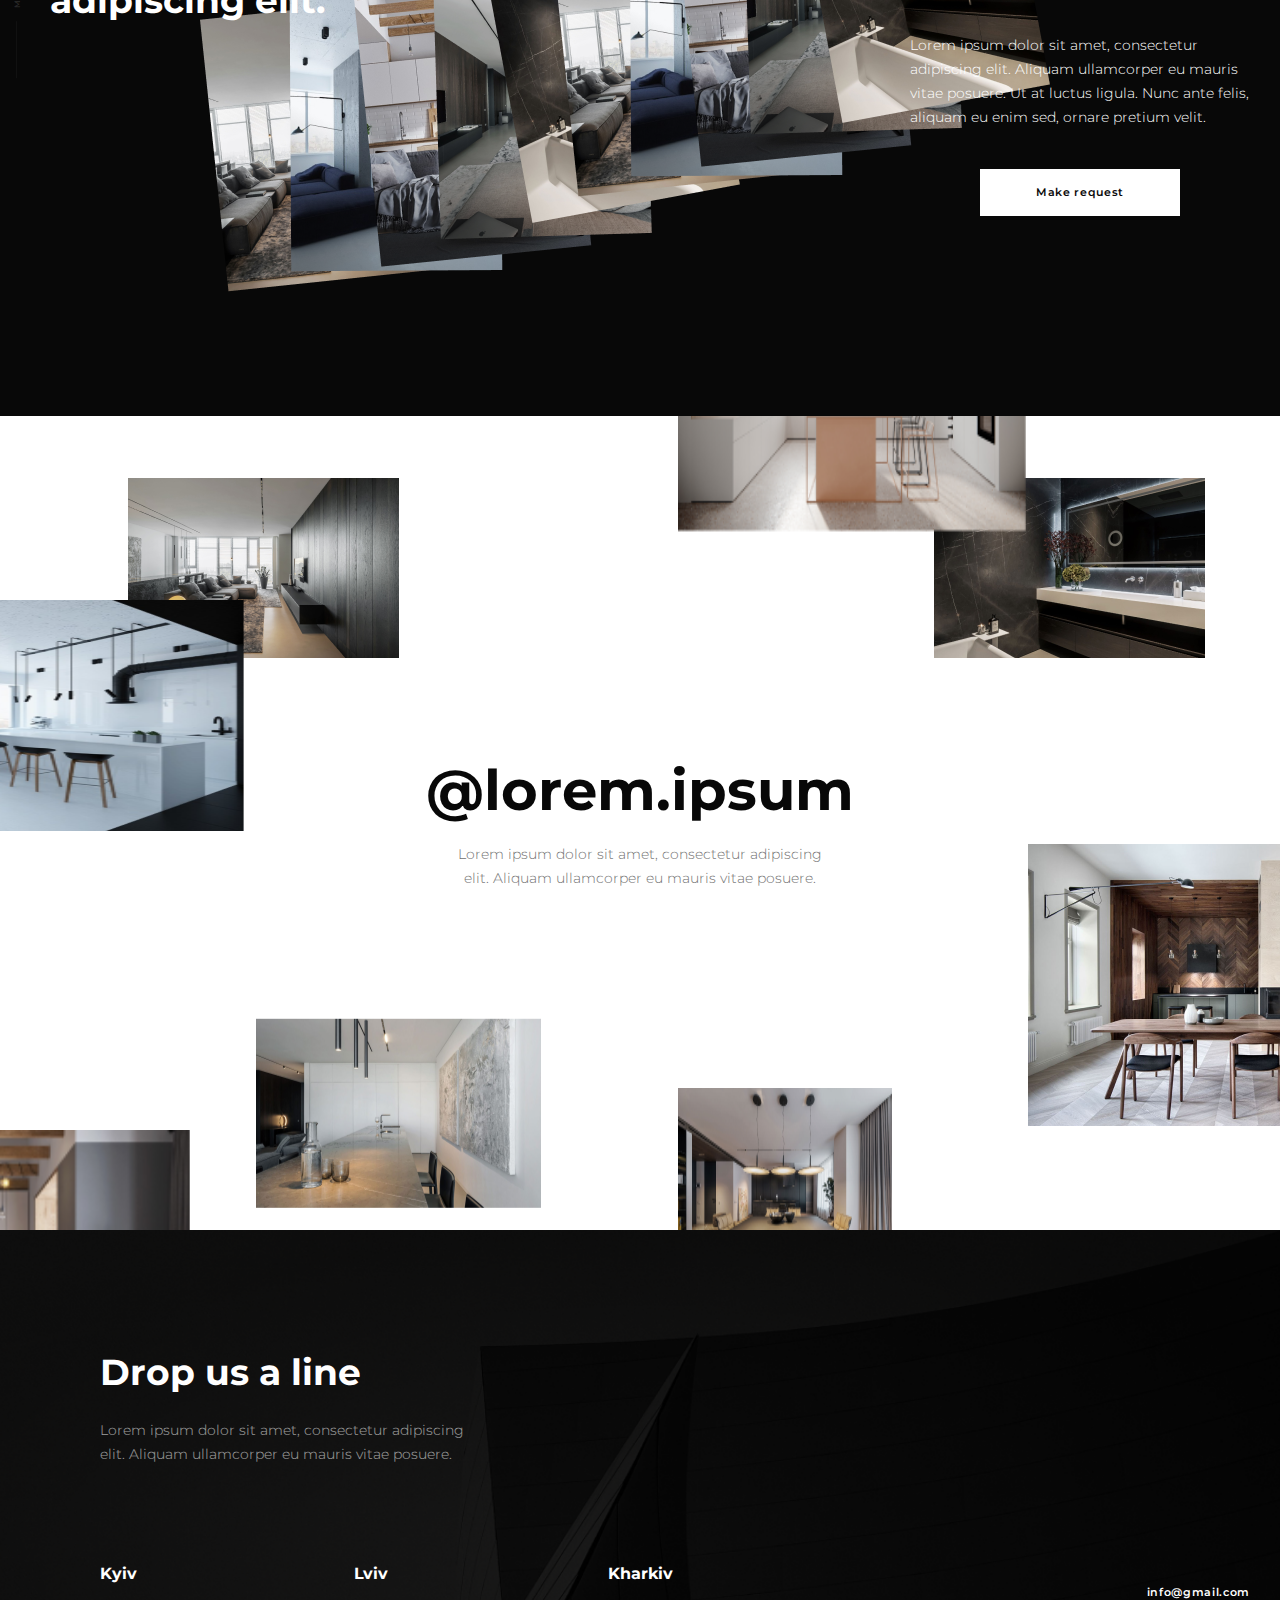
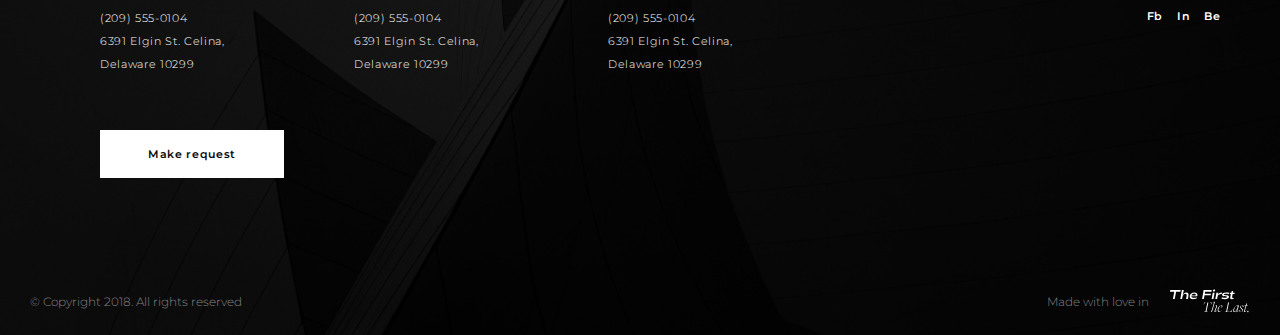
==== commit d618eb86: "add link block" ====
--- a/index.html
+++ b/index.html
@@ -368,7 +368,7 @@
                       </div>
                     </div>
                     <div class="swipers-text">
-                     <a href="#">Next Project</a>
+                     <a href="project.html">Next Project</a>
                      <h3><span>Perfect </span>  proportions</h3>
                     </div>
                    <div class="swipers-bottom">
@@ -413,7 +413,7 @@
                         <p>The basic philosophy of our studio is to create individual, aesthetically stunning solutions for our customers by lightning-fast development of projects employing unique styles and architecture. Even if you don't have a ready sketch of what you want - we will help you get the result.</p>
                         <p>We can also help you create harmony out of seemingly completely incompatible elements in the interior or the exterior design. Do you want to combine classics and abstract art? Modern and retro? Love everything associated with the 1940's? No problem! </p>
                         <div class="philosophy-link">
-                          <a href="#"> <span>-</span>  Discover more</a>
+                          <a href="news.html"> <span>-</span>  Discover more</a>
                         </div>
                       </div>
                       <div class="philosophy__content-img">
--- a/assets/css/style.min.css
+++ b/assets/css/style.min.css
@@ -2149,6 +2149,7 @@
   max-width: 366px;
 }
 .news-footer-content-right .news-flex-text .news-input {
+  display: flex;
   position: relative;
   margin: 40px 0px;
   margin-bottom: 180px;
@@ -2185,6 +2186,17 @@
 .news-footer-content-right .news-flex-text .news-input input:focus + label, .news-footer-content-right .news-flex-text .news-input input:not(:placeholder-shown) + label {
   top: 0;
   transform: translateY(-50%) scale(0.5) translateX(10px);
+  opacity: 1;
+}
+.news-footer-content-right .news-flex-text .news-input button {
+  background-color: rgba(255, 231, 122, 0);
+  border: 0;
+  outline: 0;
+}
+.news-footer-content-right .news-flex-text .news-input button:after {
+  font-family: icomoon;
+  content: "➔";
+  font-size: 20px;
   opacity: 1;
 }
 .news-footer-content-right p {
@@ -3355,4 +3367,408 @@
   color: #FFFFFF;
   max-width: 400px;
   margin: 0 auto;
+}
+
+.swipers-about {
+  overflow: hidden;
+  margin-top: 80px;
+}
+.swipers-about .container {
+  padding-right: 0;
+  display: flex;
+  justify-content: space-between;
+}
+.swipers-about .container .swipers-about__left {
+  position: relative;
+  margin-left: 80px;
+}
+.swipers-about .container .swipers-about__left h5 {
+  font-family: "Montserrat";
+  font-style: normal;
+  font-weight: 700;
+  font-size: 36px;
+  line-height: 44px;
+  margin: 0;
+  margin: 40px 0px;
+  /* 1 */
+  color: #080808;
+}
+.swipers-about .container .swipers-about__left h5 span {
+  display: block;
+}
+.swipers-about .container .swipers-about__left p {
+  font-family: "Montserrat";
+  font-style: normal;
+  font-weight: 300;
+  font-size: 14px;
+  line-height: 24px;
+  /* 1 */
+  color: #080808;
+  max-width: 383px;
+}
+.swipers-about .container .swipers-about__left .swiper-button-next::after {
+  display: none;
+}
+.swipers-about .container .swipers-about__left .swiper-button-prev::after {
+  display: none;
+}
+.swipers-about .container .swipers-about__left .swiper-button-next {
+  z-index: 5;
+  position: absolute;
+  color: #fff;
+  right: 0;
+  top: 320px;
+  font-size: 11px;
+  margin-left: 12px;
+  font-family: "Montserrat";
+  font-style: normal;
+  font-weight: 300;
+  font-size: 11px;
+  line-height: 13px;
+  letter-spacing: 0.06em;
+  /* 5 */
+  color: #828282;
+  opacity: 0.5;
+}
+.swipers-about .container .swipers-about__left .swiper-button-next img {
+  margin-left: 12px;
+  width: 12px;
+  height: 12px;
+}
+.swipers-about .container .swipers-about__left .swiper-button-prev {
+  z-index: 5;
+  position: absolute;
+  color: #fff;
+  top: 320px;
+  left: 0;
+  font-size: 11px;
+  margin-right: 12px;
+  font-family: "Montserrat";
+  font-style: normal;
+  font-weight: 300;
+  font-size: 11px;
+  line-height: 13px;
+  letter-spacing: 0.06em;
+  /* 5 */
+  color: #828282;
+  opacity: 0.5;
+}
+.swipers-about .container .swipers-about__left .swiper-button-prev img {
+  margin-right: 12px;
+  width: 12px;
+  height: 12px;
+}
+.swipers-about .container .swipers-about__left .swiper-pagination {
+  top: 319px;
+  width: 70%;
+  left: 14%;
+  z-index: 5;
+  height: 1px;
+}
+.swipers-about .container .swipers-about__left .swiper-pagination-progressbar {
+  background: #030303;
+}
+.swipers-about .container .swipers-about__left .swiper-pagination-progressbar-fill {
+  background-color: #ccc;
+}
+.swipers-about .container .swiper-container {
+  width: 50%;
+  overflow: hidden;
+}
+.swipers-about .container .swiper-container img {
+  max-width: 100%;
+}
+
+.aboutinfo {
+  margin-top: 140px;
+  overflow: hidden;
+}
+.aboutinfo .container {
+  position: relative;
+}
+.aboutinfo .png-abo {
+  position: absolute;
+  bottom: -50px;
+  right: -5%;
+}
+.aboutinfo__content {
+  display: flex;
+  justify-content: space-between;
+}
+.aboutinfo__content-left {
+  width: 48%;
+}
+.aboutinfo__content-left img {
+  width: 100%;
+  max-width: 100%;
+}
+.aboutinfo__content-right {
+  width: 49%;
+  padding-top: 100px;
+  padding-left: 80px;
+}
+.aboutinfo__content-right .top_content {
+  display: flex;
+  align-items: center;
+  justify-content: space-between;
+  margin-bottom: 100px;
+  width: 70%;
+}
+.aboutinfo__content-right .top_content .block-one h6 {
+  margin: 0;
+  font-family: "Montserrat";
+  font-style: normal;
+  font-weight: 700;
+  font-size: 56px;
+  line-height: 68px;
+  /* identical to box height */
+  /* 1 */
+  color: #080808;
+}
+.aboutinfo__content-right .top_content .block-one p {
+  font-family: "Montserrat";
+  font-style: normal;
+  font-weight: 300;
+  font-size: 14px;
+  line-height: 132%;
+  /* or 18px */
+  /* 1 */
+  color: #080808;
+}
+.aboutinfo__content-right .top_content .block-one:nth-child(2) {
+  margin: 0;
+}
+.aboutinfo__content-right .con-text {
+  font-family: "Montserrat";
+  font-style: normal;
+  font-weight: 300;
+  font-size: 14px;
+  line-height: 24px;
+  /* 1 */
+  margin-top: 25px;
+  max-width: 382px;
+  color: #080808;
+}
+
+.aboutauthor {
+  margin-top: 140px;
+}
+.aboutauthor__content {
+  display: flex;
+  justify-content: space-between;
+}
+.aboutauthor__content img {
+  width: 100%;
+  max-width: 100%;
+}
+.aboutauthor__content .aboutauthor-left {
+  padding-left: 80px;
+  padding-top: 50px;
+}
+.aboutauthor__content .aboutauthor-left h5 {
+  margin: 0;
+  font-family: "Montserrat";
+  font-style: normal;
+  font-weight: 700;
+  font-size: 36px;
+  line-height: 44px;
+  /* 1 */
+  color: #080808;
+}
+.aboutauthor__content .aboutauthor-left h6 {
+  margin: 0;
+  margin: 32px 0px;
+  font-family: "Montserrat";
+  font-style: normal;
+  font-weight: 700;
+  font-size: 16px;
+  line-height: 22px;
+  /* 1 */
+  color: #080808;
+}
+.aboutauthor__content .aboutauthor-left h6 span {
+  display: block;
+}
+.aboutauthor__content .aboutauthor-left p {
+  max-width: 383px;
+  position: relative;
+  font-family: "Montserrat";
+  font-style: normal;
+  font-weight: 300;
+  font-size: 20px;
+  line-height: 170.66%;
+  /* or 34px */
+  /* 1 */
+  color: #080808;
+  opacity: 0.7;
+}
+.aboutauthor__content .aboutauthor-left p:before {
+  content: '"';
+  position: absolute;
+  left: -25px;
+  top: 0;
+  font-family: "Montserrat";
+  font-style: normal;
+  font-weight: 700;
+  font-size: 36px;
+  line-height: 44px;
+  /* identical to box height */
+  /* 1 */
+  color: #080808;
+}
+
+.aboutbottom {
+  margin-top: 140px;
+}
+.aboutbottom__content {
+  display: flex;
+  justify-content: space-between;
+}
+.aboutbottom__content .aboutbottom-left {
+  padding-left: 80px;
+  margin-top: -200px;
+}
+.aboutbottom__content .aboutbottom-right {
+  width: 40%;
+}
+.aboutbottom__content .aboutbottom-right .nums {
+  display: flex;
+  justify-content: space-between;
+  align-items: center;
+}
+.aboutbottom__content .aboutbottom-right .nums .nums-block h6 {
+  margin: 0;
+  font-family: "Montserrat";
+  font-style: normal;
+  font-weight: 700;
+  font-size: 56px;
+  line-height: 68px;
+  /* identical to box height */
+  /* 1 */
+  color: #080808;
+}
+.aboutbottom__content .aboutbottom-right .nums .nums-block p {
+  font-family: "Montserrat";
+  font-style: normal;
+  font-weight: 300;
+  font-size: 14px;
+  line-height: 132%;
+  /* or 18px */
+  /* 1 */
+  color: #080808;
+}
+.aboutbottom__content .aboutbottom-right .info-text {
+  margin-top: 40px;
+  font-family: "Montserrat";
+  font-style: normal;
+  font-weight: 300;
+  font-size: 14px;
+  line-height: 24px;
+  /* 1 */
+  color: #080808;
+}
+
+.link-about {
+  margin-top: 80px;
+  background: #030303;
+}
+.link-about a {
+  color: white;
+}
+.link-about p {
+  color: white;
+}
+
+.aboutfoter {
+  margin-top: 140px;
+  padding-bottom: 150px;
+}
+.aboutfoter__title {
+  padding-left: 80px;
+  font-family: "Montserrat";
+  margin-bottom: 100px;
+  font-style: normal;
+  font-weight: 700;
+  font-size: 36px;
+  line-height: 51px;
+  /* 1 */
+  color: #080808;
+}
+.aboutfoter__title span {
+  display: block;
+}
+.aboutfoter__content {
+  padding-left: 80px;
+  display: flex;
+  justify-content: space-between;
+}
+.aboutfoter__content-left {
+  width: 30%;
+}
+.aboutfoter__content-left .input-block {
+  display: flex;
+}
+.aboutfoter__content-left .input-block input {
+  width: 100%;
+}
+.aboutfoter__content-left .input-block input,
+.aboutfoter__content-left .input-block label {
+  font-family: "Montserrat";
+  font-style: normal;
+  font-weight: 300;
+  font-size: 20px;
+  line-height: 170.66%;
+  /* identical to box height, or 34px */
+  /* 1 */
+  color: #080808;
+  opacity: 0.7;
+}
+.aboutfoter__content-left .input-block input {
+  border: 0;
+  outline: 0;
+  border-bottom: 1px solid #ccc;
+}
+.aboutfoter__content-left .input-block button {
+  border: 0;
+  outline: 0;
+  background-color: rgba(255, 255, 245, 0);
+  cursor: pointer;
+  position: relative;
+}
+.aboutfoter__content-left .input-block button:after {
+  font-family: icomoon;
+  content: "➔";
+  font-size: 20px;
+  opacity: 0.7;
+}
+.aboutfoter__content-right {
+  max-width: 366px;
+}
+.aboutfoter__content-right p {
+  font-family: "Montserrat";
+  font-style: normal;
+  font-weight: 300;
+  font-size: 14px;
+  line-height: 24px;
+  /* 1 */
+  color: #080808;
+}
+.aboutfoter__content-right .block-bottom {
+  display: flex;
+  justify-content: space-between;
+  align-items: center;
+  margin-top: 20px;
+}
+.aboutfoter__content-right .block-bottom a {
+  font-family: "Montserrat";
+  font-style: normal;
+  font-weight: 600;
+  font-size: 11px;
+  line-height: 13px;
+  letter-spacing: 0.06em;
+  /* 3 */
+  color: #080808;
+}
+.aboutfoter__content-right .block-bottom .block-language a:nth-child(2) {
+  margin: 0 10px;
 }--- a/assets/css/media.min.css
+++ b/assets/css/media.min.css
@@ -1398,4 +1398,181 @@
     text-align: center;
     color: #3A3E4B;
   }
+}
+@media (max-width: 500px) {
+  .headerabout__title {
+    font-size: 20px;
+    line-height: 30px;
+  }
+  .headerabout p {
+    width: 100%;
+    font-size: 10px;
+    line-height: 20px;
+  }
+}
+@media (max-width: 1000px) {
+  .swipers-about .container {
+    flex-direction: column;
+  }
+  .swipers-about .container .swiper-container {
+    width: 100%;
+    margin-top: 100px;
+  }
+  .swipers-about .container .swiper-container img {
+    width: 100%;
+  }
+  .swipers-about .container .swipers-about__left {
+    padding-right: 30px;
+  }
+  .swipers-about .container .swipers-about__left .swiper-button-next {
+    right: 10%;
+  }
+  .swipers-about .container .swipers-about__left .swiper-pagination {
+    left: 10%;
+  }
+}
+@media (max-width: 500px) {
+  .swipers-about {
+    margin-top: 20px;
+  }
+  .swipers-about .container .swipers-about__left {
+    margin-left: 0;
+  }
+  .swipers-about .container .swipers-about__left h5 {
+    font-size: 28px;
+  }
+  .swipers-about .container .swipers-about__left h5 span {
+    display: inline;
+  }
+  .swipers-about .container .swiper-container {
+    margin-top: 150px;
+  }
+}
+@media (max-width: 400px) {
+  .swipers-about .container .swipers-about__left .swiper-pagination {
+    width: 65%;
+    left: 11%;
+  }
+}
+@media (max-width: 1178px) {
+  .aboutinfo .png-abo {
+    display: none;
+  }
+}
+@media (max-width: 1100px) {
+  .aboutinfo__content {
+    flex-direction: column-reverse;
+    justify-content: center;
+    align-items: center;
+  }
+  .aboutinfo__content-right {
+    padding-left: 0;
+    margin: 0 auto;
+    margin-bottom: 20px;
+    padding-top: 20px;
+  }
+  .aboutinfo__content-left {
+    width: 100%;
+  }
+  .aboutinfo__content-right .top_content {
+    margin-bottom: 40px;
+  }
+  .aboutinfo {
+    margin-top: 60px;
+  }
+  .aboutinfo__content-right .top_content {
+    width: 100%;
+  }
+  .aboutauthor__content {
+    flex-direction: column;
+  }
+  .aboutauthor__content .aboutauthor-left {
+    padding-left: 0;
+    margin: 0 auto;
+    margin-bottom: 50px;
+  }
+  .aboutauthor {
+    margin-top: 50px;
+  }
+  .aboutbottom__content .aboutbottom-left {
+    margin-top: 0;
+  }
+  .aboutbottom__content {
+    flex-direction: column-reverse;
+  }
+  .aboutbottom__content .aboutbottom-right {
+    width: 100%;
+  }
+  .aboutbottom__content .aboutbottom-left {
+    padding: 0;
+    margin-top: 50px;
+  }
+  .aboutbottom__content .aboutbottom-left img {
+    width: 100%;
+    max-width: 100%;
+  }
+  .aboutbottom {
+    margin-top: 80px;
+  }
+}
+@media (max-width: 768px) {
+  .link-about a {
+    color: white;
+  }
+}
+@media (max-width: 600px) {
+  .aboutinfo__content-right {
+    width: 100%;
+  }
+  .aboutinfo__content-right .top_content .block-one h6 {
+    font-size: 40px;
+  }
+  .aboutinfo__content-right .top_content {
+    justify-content: space-between;
+  }
+  .aboutfoter__title {
+    padding-left: 0;
+    font-size: 25px;
+    margin-bottom: 50px;
+  }
+  .aboutfoter__content {
+    padding-left: 0;
+  }
+  .aboutfoter {
+    margin-top: 80px;
+  }
+}
+@media (max-width: 500px) {
+  .aboutauthor__content .aboutauthor-left {
+    padding: 0;
+  }
+  .aboutauthor__content .aboutauthor-left h5 {
+    font-size: 28px;
+  }
+  .aboutauthor__content .aboutauthor-left p {
+    font-size: 15px;
+    padding-left: 25px;
+  }
+  .aboutauthor__content .aboutauthor-left p:before {
+    left: 0;
+  }
+  .aboutbottom__content .aboutbottom-right .nums .nums-block h6 {
+    font-size: 39px;
+  }
+  .aboutbottom__content .aboutbottom-right .nums .nums-block p {
+    font-size: 12px;
+  }
+}
+@media (max-width: 1000px) {
+  .aboutfoter__content {
+    flex-direction: column;
+  }
+  .aboutfoter__content-left {
+    width: 100%;
+    margin-bottom: 50px;
+  }
+  .aboutfoter__content-right {
+    width: 100%;
+    max-width: 100%;
+  }
 }